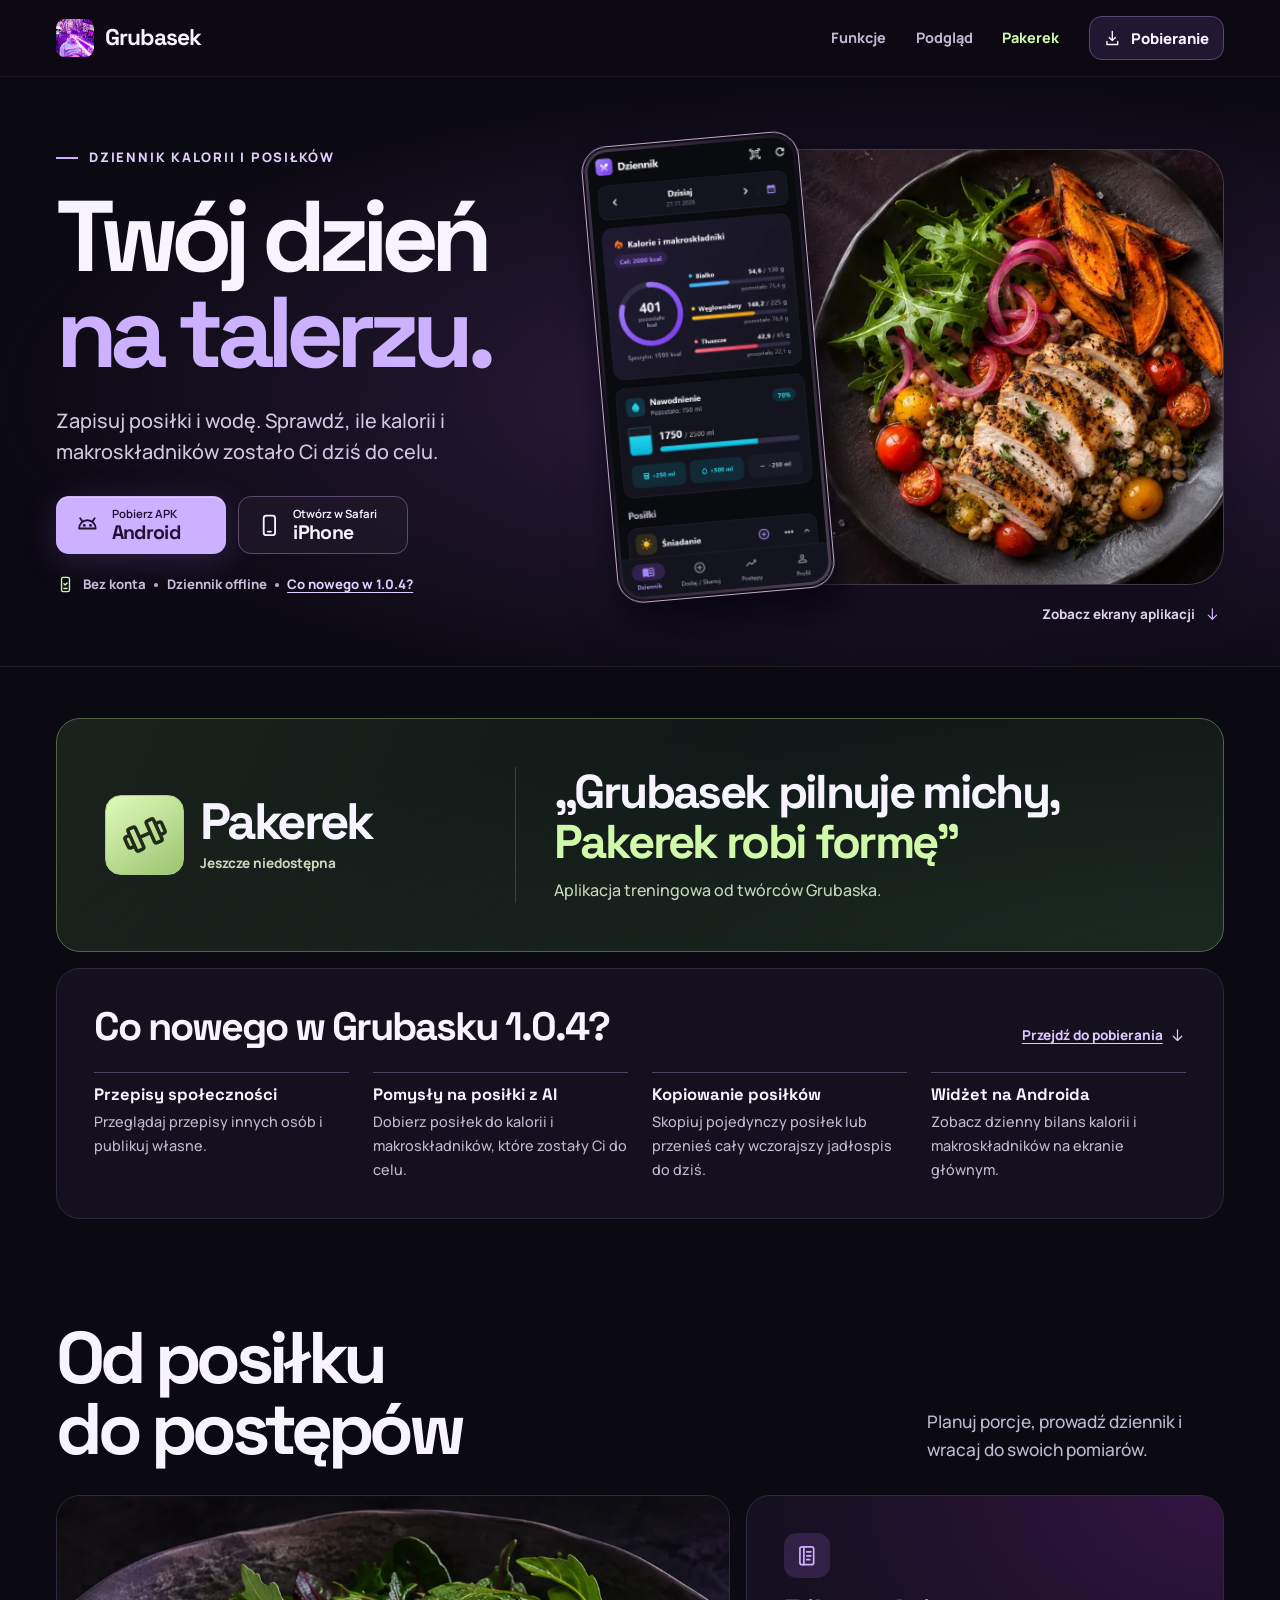
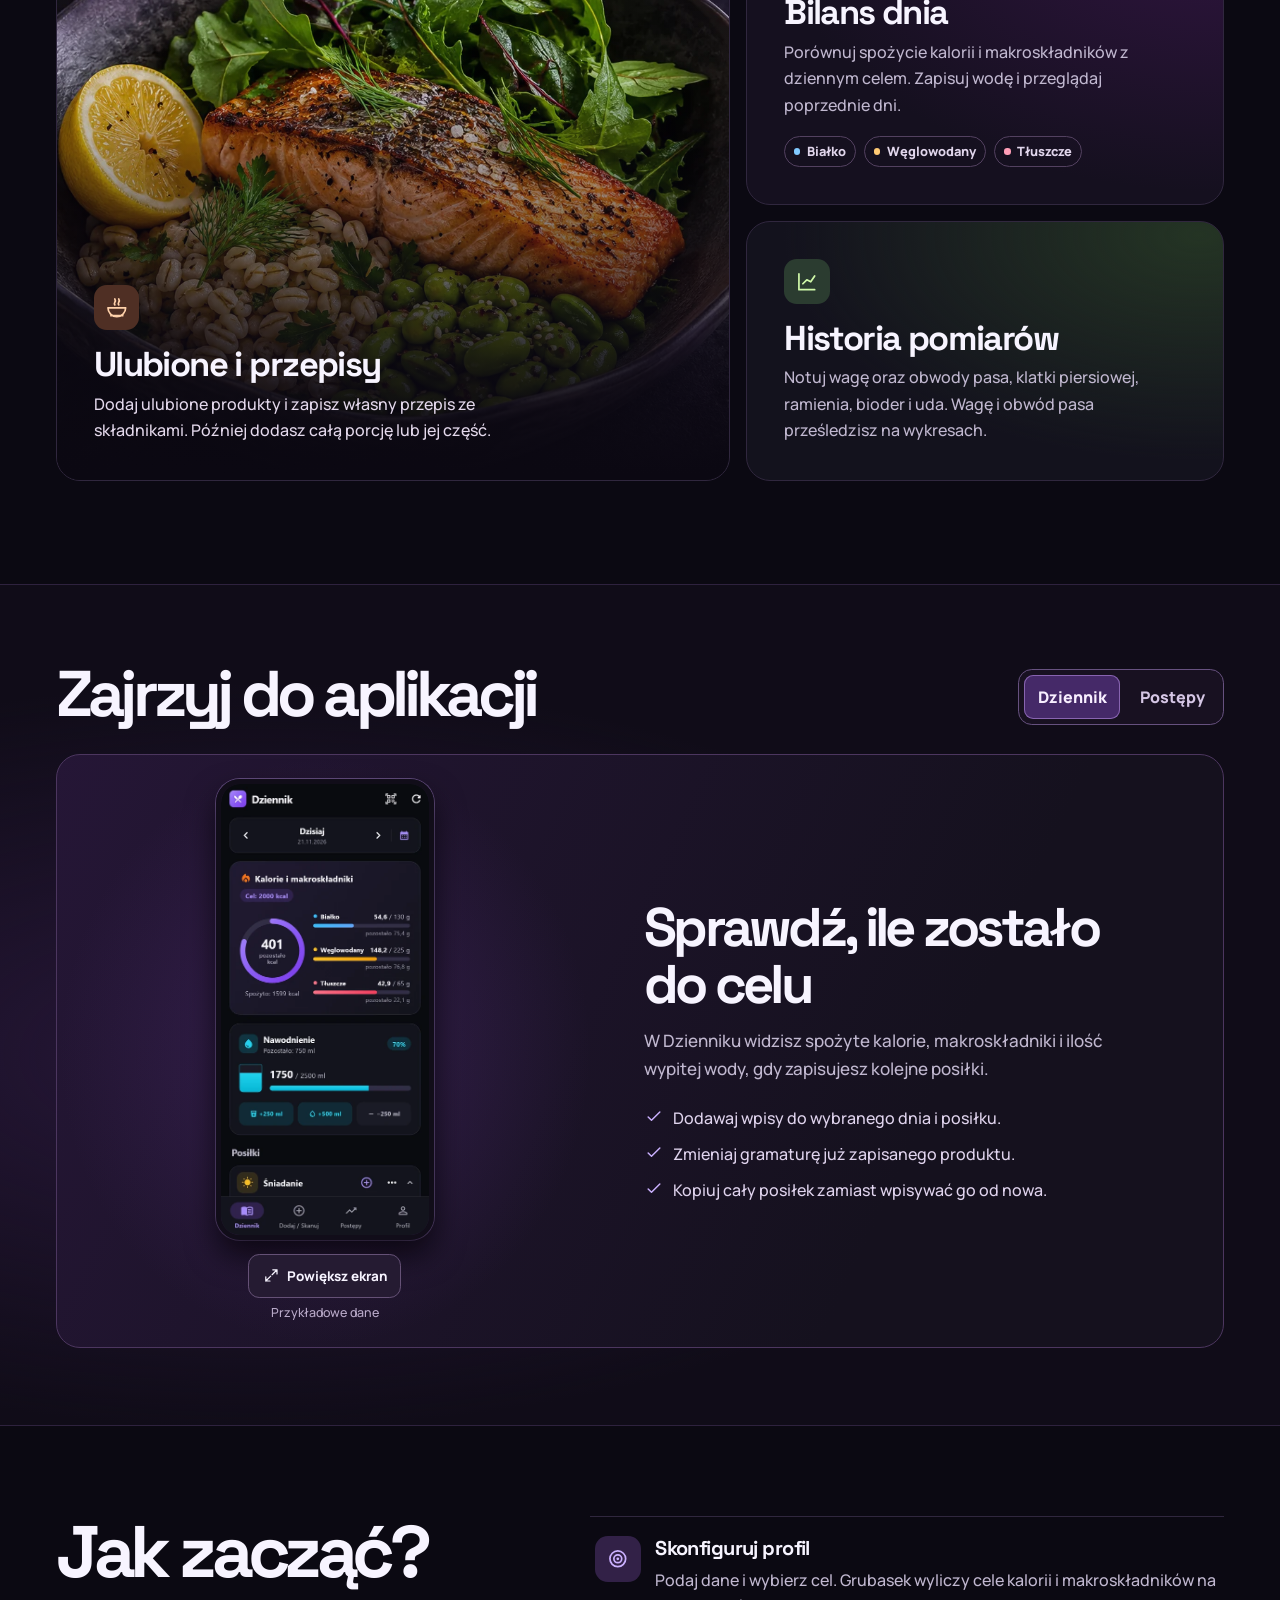
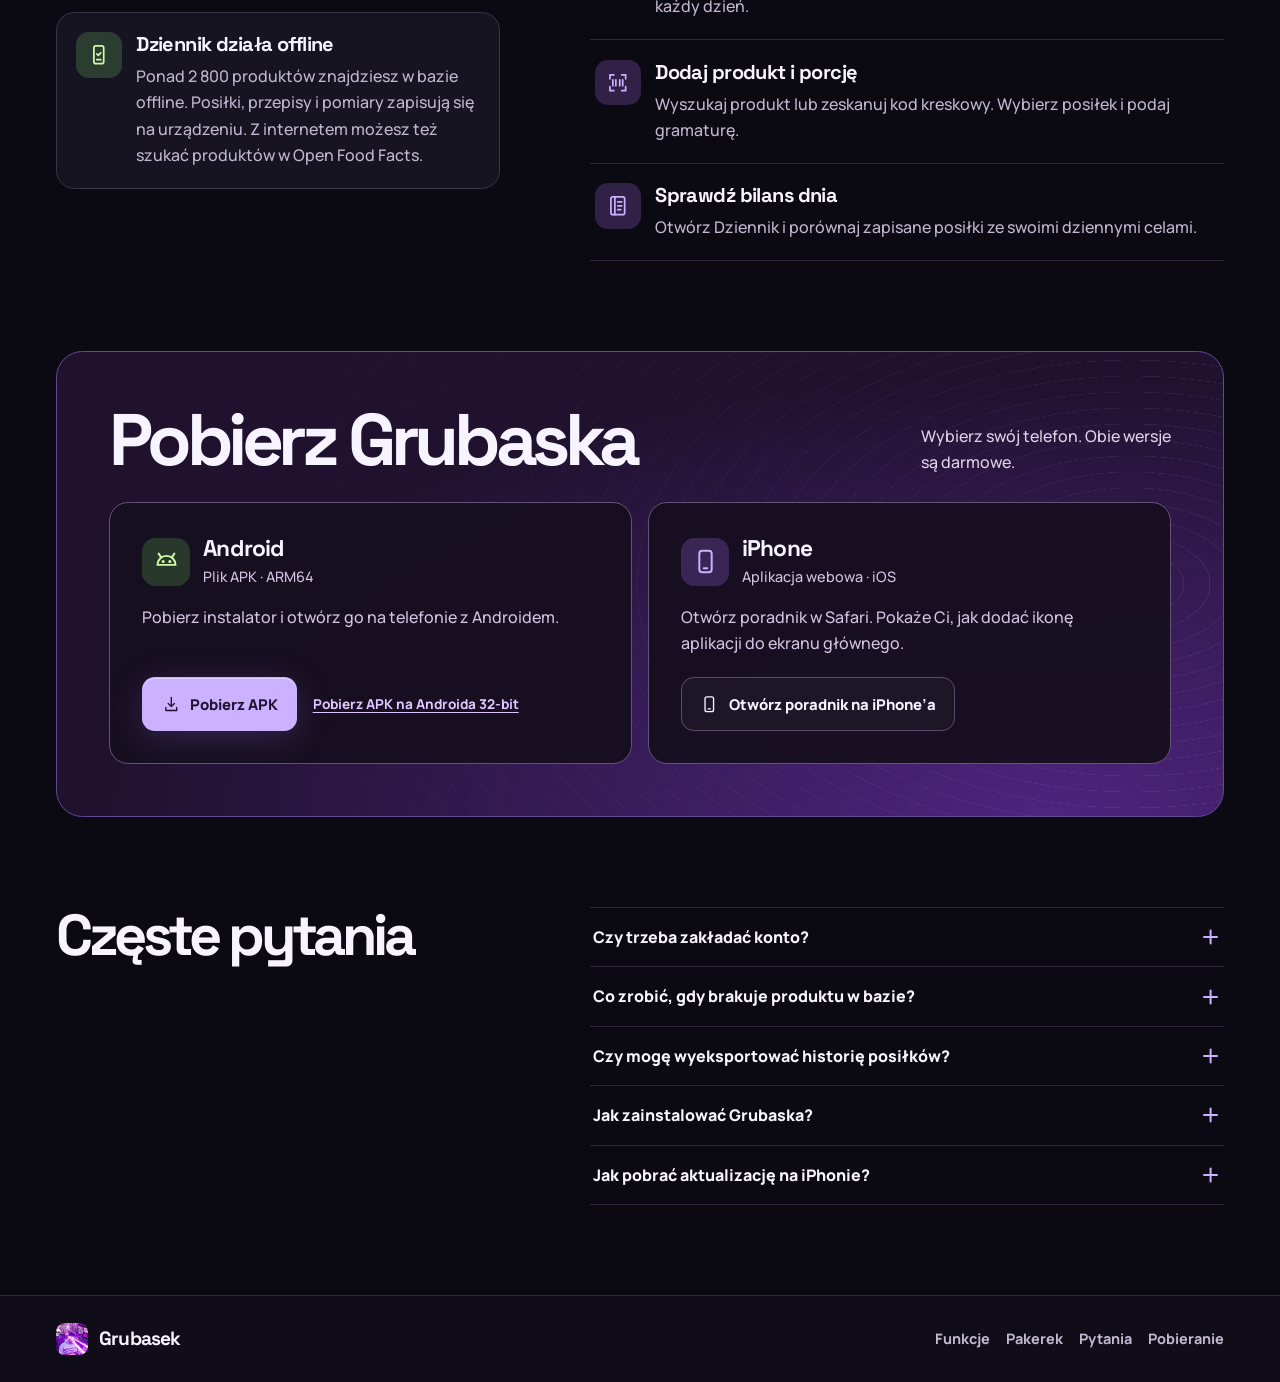
==== deploy/site/index.html @ f25db291 "Announce Pakerek and feature Grubasek 1.0.4" ====
<!doctype html>
<html lang="pl">
<head>
  <meta charset="utf-8">
  <meta name="viewport" content="width=device-width, initial-scale=1">
  <meta name="theme-color" content="#0b0912">
  <meta name="description" content="Pobierz Grubaska, dziennik kalorii i posiłków na Androida i iPhone’a. Poznaj też Pakerka, nadchodzącą aplikację treningową.">
  <link rel="canonical" href="https://grubasek.pages.dev/">
  <meta property="og:type" content="website">
  <meta property="og:locale" content="pl_PL">
  <meta property="og:title" content="Grubasek — dziennik kalorii i posiłków">
  <meta property="og:description" content="Zapisuj posiłki, licz makroskładniki i śledź postępy we własnym tempie.">
  <meta property="og:url" content="https://grubasek.pages.dev/">
  <meta property="og:image" content="https://grubasek.pages.dev/app/icons/Icon-512.png">
  <meta property="og:image:alt" content="Ikona Grubaska">
  <title>Grubasek — dziennik kalorii i posiłków</title>
  <link rel="icon" href="./assets/grubasek.png" type="image/png">
  <link rel="apple-touch-icon" sizes="180x180" href="/app/icons/Icon-180.png">
  <link rel="preload" href="./assets/space-grotesk.woff2" as="font" type="font/woff2" crossorigin>
  <link rel="stylesheet" href="./style.css">
  <script src="./assets/wydanie.js" defer></script>
  <script src="./assets/download.js" defer></script>
  <script src="./motion.js" defer></script>
</head>
<body id="gora">
  <a class="skip-link" href="#tresc">Przejdź do treści</a>
  <svg class="icon-library" aria-hidden="true">
    <defs>
      <symbol id="i-download" viewBox="0 0 24 24"><path d="M12 3v12m-4-4 4 4 4-4M5 16v4h14v-4"/></symbol>
      <symbol id="i-diary" viewBox="0 0 24 24"><rect x="5" y="3" width="14" height="18" rx="2"/><path d="M9 3v18m3-13h4m-4 4h4m-4 4h3"/></symbol>
      <symbol id="i-meal" viewBox="0 0 24 24"><path d="M3 12h18a9 9 0 0 1-18 0Zm3 8h12m-8-11c-2-2 2-3 0-6m4 6c-2-2 2-3 0-6"/></symbol>
      <symbol id="i-progress" viewBox="0 0 24 24"><path d="M4 4v16h16M8 14l4-4 4 2 4-6"/></symbol>
      <symbol id="i-android" viewBox="0 0 24 24"><path d="M4 15a8 8 0 0 1 16 0H4Zm3-7L5 5m12 3 2-3"/><path d="M9 12h.01m5.99 0h.01" stroke-width="2.8"/></symbol>
      <symbol id="i-phone" viewBox="0 0 24 24"><rect x="6.5" y="2.5" width="11" height="19" rx="2.5"/><path d="M10.5 18h3"/></symbol>
      <symbol id="i-target" viewBox="0 0 24 24"><circle cx="12" cy="12" r="8"/><circle cx="12" cy="12" r="4"/><path d="M12 12h.01" stroke-width="2.8"/></symbol>
      <symbol id="i-scan" viewBox="0 0 24 24"><path d="M8 4H4v4m12-4h4v4M8 20H4v-4m12 4h4v-4M7 9v6m3-6v6m4-6v6m3-6v6"/></symbol>
      <symbol id="i-local" viewBox="0 0 24 24"><rect x="7" y="3" width="10" height="18" rx="2"/><path d="M10 17h4m-4-6 1.5 1.5L14 10"/></symbol>
      <symbol id="i-check" viewBox="0 0 24 24"><path d="m5 12 4 4L19 6"/></symbol>
      <symbol id="i-expand" viewBox="0 0 24 24"><path d="M14 4h6v6m0-6-7 7M10 20H4v-6m0 6 7-7"/></symbol>
      <symbol id="i-down" viewBox="0 0 24 24"><path d="M12 4v15m-6-6 6 6 6-6"/></symbol>
      <symbol id="i-dumbbell" viewBox="0 0 24 24"><path d="M9 12h6M6 6h2a1 1 0 0 1 1 1v10a1 1 0 0 1-1 1H6a1 1 0 0 1-1-1V7a1 1 0 0 1 1-1Zm10 0h2a1 1 0 0 1 1 1v10a1 1 0 0 1-1 1h-2a1 1 0 0 1-1-1V7a1 1 0 0 1 1-1ZM5 9H3a1 1 0 0 0-1 1v4a1 1 0 0 0 1 1h2m14-6h2a1 1 0 0 1 1 1v4a1 1 0 0 1-1 1h-2"/></symbol>
    </defs>
  </svg>

  <header class="site-header">
    <div class="wrap header-inner">
      <a class="brand" href="#gora" aria-label="Grubasek — początek strony">
        <img src="./assets/grubasek.png" width="38" height="38" alt="">
        <span>Grubasek</span>
      </a>
      <nav aria-label="Nawigacja główna">
        <a class="nav-link" href="#mozliwosci">Funkcje</a>
        <a class="nav-link nav-link-wide" href="#podglad">Podgląd</a>
        <a class="nav-link nav-pakerek" href="#pakerek">Pakerek</a>
        <a class="button button-nav" href="#pobieranie"><svg class="icon" aria-hidden="true"><use href="#i-download"></use></svg>Pobieranie</a>
      </nav>
    </div>
    <div class="scroll-progress" data-scroll-progress aria-hidden="true"></div>
  </header>

  <main id="tresc">
    <section class="hero" aria-labelledby="tytul">
      <div class="wrap hero-inner">
        <div class="hero-copy">
          <p class="eyebrow">Dziennik kalorii i posiłków</p>
          <h1 id="tytul">Twój dzień<br><em>na talerzu.</em></h1>
          <p class="hero-lead">Zapisuj posiłki i wodę. Sprawdź, ile kalorii i makroskładników zostało Ci dziś do celu.</p>
          <div class="hero-actions">
            <a class="button button-primary" href="#pobieranie" data-apk-download="url" aria-label="Pobierz APK na Androida">
              <svg class="icon" aria-hidden="true"><use href="#i-android"></use></svg><span><small>Pobierz APK</small>Android</span>
            </a>
            <a class="button button-secondary" href="/app/?instalacja=ios" aria-label="Otwórz Grubaska na iPhonie">
              <svg class="icon" aria-hidden="true"><use href="#i-phone"></use></svg><span><small>Otwórz w Safari</small>iPhone</span>
            </a>
          </div>
          <p class="hero-meta"><svg class="icon" aria-hidden="true"><use href="#i-local"></use></svg>Bez konta <span aria-hidden="true"></span> Dziennik offline <span class="hero-update-divider" aria-hidden="true"></span> <a href="#nowosci">Co nowego w 1.0.4?</a></p>
        </div>

        <figure class="hero-visual" data-parallax data-scroll-art>
          <div class="hero-stage">
            <div class="hero-photo">
              <img src="./assets/hero-posilek.webp" srcset="./assets/hero-posilek-720.webp 720w, ./assets/hero-posilek.webp 1280w" sizes="(max-width: 820px) 90vw, 50vw" alt="" width="1280" height="853" fetchpriority="high">
            </div>
            <div class="phone">
              <img src="./assets/dziennik-podglad.webp" alt="Dziennik Grubaska z przykładowym bilansem kalorii, makroskładników i wody" width="448" height="971">
            </div>
          </div>
          <figcaption><a href="#podglad">Zobacz ekrany aplikacji <svg class="icon" aria-hidden="true"><use href="#i-down"></use></svg></a></figcaption>
        </figure>
      </div>
    </section>

    <section class="pakerek wrap" id="pakerek" aria-labelledby="pakerek-title">
      <div class="pakerek-panel" data-reveal>
        <div class="pakerek-brand">
          <div class="pakerek-icon"><svg class="icon" aria-hidden="true"><use href="#i-dumbbell"></use></svg></div>
          <div>
            <h2 id="pakerek-title">Pakerek</h2>
            <p class="pakerek-status">Jeszcze niedostępna</p>
          </div>
        </div>
        <div class="pakerek-copy">
          <p class="pakerek-slogan">„Grubasek pilnuje michy, <strong>Pakerek robi formę”</strong></p>
          <p>Aplikacja treningowa od twórców Grubaska.</p>
        </div>
      </div>
    </section>

    <section class="release-notes wrap" id="nowosci" aria-labelledby="nowosci-title">
      <div class="release-notes-panel" data-reveal>
        <div class="release-notes-header">
          <h2 id="nowosci-title">Co nowego w Grubasku 1.0.4?</h2>
          <a class="release-alternative" href="#pobieranie">Przejdź do pobierania <svg class="icon" aria-hidden="true"><use href="#i-down"></use></svg></a>
        </div>
        <ul class="release-notes-grid" role="list">
          <li><h3>Przepisy społeczności</h3><p>Przeglądaj przepisy innych osób i publikuj własne.</p></li>
          <li><h3>Pomysły na posiłki z AI</h3><p>Dobierz posiłek do kalorii i makroskładników, które zostały Ci do celu.</p></li>
          <li><h3>Kopiowanie posiłków</h3><p>Skopiuj pojedynczy posiłek lub przenieś cały wczorajszy jadłospis do dziś.</p></li>
          <li><h3>Widżet na Androida</h3><p>Zobacz dzienny bilans kalorii i makroskładników na ekranie głównym.</p></li>
        </ul>
      </div>
    </section>

    <section class="features wrap" id="mozliwosci" aria-labelledby="mozliwosci-title">
      <div class="section-heading" data-reveal="heading">
        <h2 id="mozliwosci-title">Od posiłku<br>do postępów</h2>
        <p>Planuj porcje, prowadź dziennik i wracaj do swoich pomiarów.</p>
      </div>
      <div class="feature-grid">
        <article class="feature-card meal-card" data-reveal data-scroll-art>
          <img class="meal-photo" src="./assets/meal-editorial.webp" alt="Miska z łososiem, ziarnami, zielonymi warzywami i cytryną" width="1440" height="960" loading="lazy">
          <div class="meal-content">
            <div class="tile-icon"><svg class="icon" aria-hidden="true"><use href="#i-meal"></use></svg></div>
            <h3>Ulubione i przepisy</h3>
            <p>Dodaj ulubione produkty i zapisz własny przepis ze składnikami. Później dodasz całą porcję lub jej część.</p>
          </div>
        </article>
        <article class="feature-card balance-card" data-reveal>
          <div class="tile-icon"><svg class="icon" aria-hidden="true"><use href="#i-diary"></use></svg></div>
          <h3>Bilans dnia</h3>
          <p>Porównuj spożycie kalorii i makroskładników z dziennym celem. Zapisuj wodę i przeglądaj poprzednie dni.</p>
          <div class="macro-labels" aria-label="Makroskładniki">
            <span>Białko</span><span>Węglowodany</span><span>Tłuszcze</span>
          </div>
        </article>
        <article class="feature-card progress-card" data-reveal>
          <div class="tile-icon"><svg class="icon" aria-hidden="true"><use href="#i-progress"></use></svg></div>
          <h3>Historia pomiarów</h3>
          <p>Notuj wagę oraz obwody pasa, klatki piersiowej, ramienia, bioder i uda. Wagę i obwód pasa prześledzisz na wykresach.</p>
        </article>
      </div>
    </section>

    <section class="demo" id="podglad" aria-labelledby="podglad-title">
      <div class="wrap demo-inner" data-demo>
        <div class="demo-header" data-reveal="heading">
          <h2 id="podglad-title">Zajrzyj do aplikacji</h2>
          <div class="demo-tabs" data-demo-tabs aria-label="Ekrany aplikacji" hidden>
            <button type="button" data-demo-tab="diary">Dziennik</button>
            <button type="button" data-demo-tab="progress">Postępy</button>
          </div>
        </div>
        <div class="demo-panel" data-demo-panel="diary" data-reveal>
          <figure class="demo-screen">
            <a class="screen-preview" href="./assets/dziennik.png" data-screen-preview="Dziennik" aria-label="Powiększ ekran Dziennika">
              <img src="./assets/dziennik-podglad.webp" alt="Ekran Dziennika z dziennym bilansem i licznikiem wody" width="448" height="971" loading="lazy">
              <span><svg class="icon" aria-hidden="true"><use href="#i-expand"></use></svg>Powiększ ekran</span>
            </a>
            <figcaption>Przykładowe dane</figcaption>
          </figure>
          <div class="demo-copy">
            <h3>Sprawdź, ile zostało do celu</h3>
            <p>W Dzienniku widzisz spożyte kalorie, makroskładniki i ilość wypitej wody, gdy zapisujesz kolejne posiłki.</p>
            <ul class="demo-list">
              <li><svg class="icon" aria-hidden="true"><use href="#i-check"></use></svg>Dodawaj wpisy do wybranego dnia i posiłku.</li>
              <li><svg class="icon" aria-hidden="true"><use href="#i-check"></use></svg>Zmieniaj gramaturę już zapisanego produktu.</li>
              <li><svg class="icon" aria-hidden="true"><use href="#i-check"></use></svg>Kopiuj cały posiłek zamiast wpisywać go od nowa.</li>
            </ul>
          </div>
        </div>
        <div class="demo-panel" data-demo-panel="progress" data-reveal>
          <figure class="demo-screen">
            <a class="screen-preview" href="./assets/postepy.png" data-screen-preview="Postępy" aria-label="Powiększ ekran Postępów">
              <img src="./assets/postepy-podglad.webp" alt="Ekran Postępy z wykresem obwodu pasa i datami pomiarów" width="448" height="971" loading="lazy">
              <span><svg class="icon" aria-hidden="true"><use href="#i-expand"></use></svg>Powiększ ekran</span>
            </a>
            <figcaption>Przykładowe dane</figcaption>
          </figure>
          <div class="demo-copy">
            <h3>Prześledź zmiany w czasie</h3>
            <p>W Postępach przełączaj między wagą a obwodami ciała i porównuj pomiary zapisane w różnych dniach.</p>
            <ul class="demo-list">
              <li><svg class="icon" aria-hidden="true"><use href="#i-check"></use></svg>Dodawaj pomiary, kiedy Ci wygodnie.</li>
              <li><svg class="icon" aria-hidden="true"><use href="#i-check"></use></svg>Sprawdzaj wykres wagi lub obwodu pasa.</li>
              <li><svg class="icon" aria-hidden="true"><use href="#i-check"></use></svg>Przeglądaj historię według daty pomiaru.</li>
            </ul>
          </div>
        </div>
      </div>
    </section>

    <section class="walkthrough wrap" id="jak-zaczac" aria-labelledby="jak-zaczac-title">
      <div class="walkthrough-copy" data-reveal>
        <h2 id="jak-zaczac-title">Jak zacząć?</h2>
        <aside class="local-note" aria-label="Dane zapisane lokalnie">
          <div class="tile-icon"><svg class="icon" aria-hidden="true"><use href="#i-local"></use></svg></div>
          <div>
            <h3>Dziennik działa offline</h3>
            <p>Ponad 2 800 produktów znajdziesz w bazie offline. Posiłki, przepisy i pomiary zapisują się na urządzeniu. Z internetem możesz też szukać produktów w Open Food Facts.</p>
          </div>
        </aside>
      </div>
      <ol class="steps" aria-label="Pierwsze kroki" role="list">
        <li data-reveal>
          <div class="tile-icon"><svg class="icon" aria-hidden="true"><use href="#i-target"></use></svg></div>
          <div>
            <h3>Skonfiguruj profil</h3>
            <p>Podaj dane i wybierz cel. Grubasek wyliczy cele kalorii i makroskładników na każdy dzień.</p>
          </div>
        </li>
        <li data-reveal>
          <div class="tile-icon"><svg class="icon" aria-hidden="true"><use href="#i-scan"></use></svg></div>
          <div>
            <h3>Dodaj produkt i porcję</h3>
            <p>Wyszukaj produkt lub zeskanuj kod kreskowy. Wybierz posiłek i podaj gramaturę.</p>
          </div>
        </li>
        <li data-reveal>
          <div class="tile-icon"><svg class="icon" aria-hidden="true"><use href="#i-diary"></use></svg></div>
          <div>
            <h3>Sprawdź bilans dnia</h3>
            <p>Otwórz Dziennik i porównaj zapisane posiłki ze swoimi dziennymi celami.</p>
          </div>
        </li>
      </ol>
    </section>

    <section class="downloads wrap" id="pobieranie" aria-labelledby="pobieranie-title">
      <div class="download-panel" data-reveal>
        <div class="download-heading">
          <h2 id="pobieranie-title">Pobierz Grubaska</h2>
          <p>Wybierz swój telefon. Obie wersje są darmowe.</p>
        </div>
        <div class="release-options">
          <div class="release-card">
            <div class="release-top">
              <div class="release-icon"><svg class="icon" aria-hidden="true"><use href="#i-android"></use></svg></div>
              <div>
                <h3>Android</h3>
                <p id="release-info">Plik APK · ARM64</p>
              </div>
            </div>
            <p class="release-help">Pobierz instalator i otwórz go na telefonie z Androidem.</p>
            <div class="release-actions">
              <a class="button button-primary release-download" data-apk-download="url" hidden><svg class="icon" aria-hidden="true"><use href="#i-download"></use></svg>Pobierz APK</a>
              <a class="release-alternative" data-apk-download="legacyUrl" hidden>Pobierz APK na Androida 32-bit</a>
              <a class="release-alternative" id="release-fallback" href="https://github.com/ASIN67/grubaski/releases/tag/latest">Zobacz wydanie na GitHubie</a>
            </div>
          </div>
          <div class="release-card">
            <div class="release-top">
              <div class="release-icon release-icon-ios"><svg class="icon" aria-hidden="true"><use href="#i-phone"></use></svg></div>
              <div>
                <h3>iPhone</h3>
                <p id="web-release-info">Aplikacja webowa · iOS</p>
              </div>
            </div>
            <p class="release-help">Otwórz poradnik w Safari. Pokaże Ci, jak dodać ikonę aplikacji do ekranu głównego.</p>
            <div class="release-actions">
              <a class="button button-secondary release-download" href="/app/?instalacja=ios"><svg class="icon" aria-hidden="true"><use href="#i-phone"></use></svg>Otwórz poradnik na iPhone’a</a>
            </div>
          </div>
        </div>
      </div>
    </section>

    <section class="faq wrap" id="pytania" aria-labelledby="pytania-title">
      <h2 id="pytania-title" data-reveal>Częste pytania</h2>
      <div class="faq-list">
        <details data-reveal>
          <summary>Czy trzeba zakładać konto?</summary>
          <p>Do korzystania z aplikacji wystarczy profil zapisany na urządzeniu. Dziennik i pomiary również zapisują się lokalnie.</p>
        </details>
        <details data-reveal>
          <summary>Co zrobić, gdy brakuje produktu w bazie?</summary>
          <p>Utwórz własny produkt i zapisz jego wartości odżywcze. Jeśli znasz tylko liczbę kalorii posiłku, skorzystaj z funkcji „Szybki wpis”. Makroskładniki są tam opcjonalne.</p>
        </details>
        <details data-reveal>
          <summary>Czy mogę wyeksportować historię posiłków?</summary>
          <p>W zakładce „Profil” możesz wyeksportować Dziennik do pliku CSV. Plik zawiera m.in. datę, nazwę posiłku, produkt, kalorie i makroskładniki.</p>
        </details>
        <details data-reveal>
          <summary>Jak zainstalować Grubaska?</summary>
          <p>Na Androidzie pobierz plik APK. Na iPhonie otwórz darmową wersję webową w Safari i dodaj ją do ekranu głównego. Oba przyciski znajdziesz w <a href="#pobieranie">sekcji pobierania</a>.</p>
        </details>
        <details data-reveal>
          <summary>Jak pobrać aktualizację na iPhonie?</summary>
          <p>Zamknij Grubaska i otwórz go ponownie z ekranu głównego, gdy masz połączenie z internetem. Aplikacja pobierze opublikowaną wersję pod tym samym adresem.</p>
        </details>
      </div>
    </section>
  </main>

  <footer class="site-footer">
    <div class="wrap footer-inner">
      <a class="brand" href="#gora" aria-label="Grubasek — powrót na górę strony">
        <img src="./assets/grubasek.png" width="32" height="32" alt="">
        <span>Grubasek</span>
      </a>
      <div class="footer-links">
        <a class="footer-link" href="#mozliwosci">Funkcje</a>
        <a class="footer-link" href="#pakerek">Pakerek</a>
        <a class="footer-link" href="#pytania">Pytania</a>
        <a class="footer-link" href="#pobieranie">Pobieranie</a>
      </div>
    </div>
  </footer>
  <dialog class="preview-dialog" aria-labelledby="preview-title">
    <div class="preview-toolbar">
      <h2 id="preview-title">Podgląd ekranu</h2>
      <form method="dialog"><button class="preview-close" type="submit" autofocus>Zamknij <span aria-hidden="true">×</span></button></form>
    </div>
    <div class="preview-image" role="region" aria-label="Powiększony zrzut ekranu" tabindex="0"><img alt="" width="786" height="1704"></div>
  </dialog>
</body>
</html>
---- deploy/site/style.css ----
@font-face {
  font-family: Manrope;
  src: url("./assets/manrope.woff2") format("woff2");
  font-weight: 400 800;
  font-display: swap;
  unicode-range: U+0000-00FF, U+0131, U+0152-0153, U+02BB-02BC, U+02C6, U+02DA, U+02DC, U+0304, U+0308, U+0329, U+2000-206F, U+20AC, U+2122, U+2191, U+2193, U+2212, U+2215, U+FEFF, U+FFFD;
}
@font-face {
  font-family: Manrope;
  src: url("./assets/manrope-ext.woff2") format("woff2");
  font-weight: 400 800;
  font-display: swap;
  unicode-range: U+0100-02BA, U+02BD-02C5, U+02C7-02CC, U+02CE-02D7, U+02DD-02FF, U+0304, U+0308, U+0329, U+1D00-1DBF, U+1E00-1E9F, U+1EF2-1EFF, U+2020, U+20A0-20AB, U+20AD-20C4, U+2113, U+2C60-2C7F, U+A720-A7FF;
}
@font-face {
  font-family: "Space Grotesk";
  src: url("./assets/space-grotesk.woff2") format("woff2");
  font-weight: 500 700;
  font-display: swap;
  unicode-range: U+0000-00FF, U+0131, U+0152-0153, U+02BB-02BC, U+02C6, U+02DA, U+02DC, U+0304, U+0308, U+0329, U+2000-206F, U+20AC, U+2122, U+2191, U+2193, U+2212, U+2215, U+FEFF, U+FFFD;
}
@font-face {
  font-family: "Space Grotesk";
  src: url("./assets/space-grotesk-ext.woff2") format("woff2");
  font-weight: 500 700;
  font-display: swap;
  unicode-range: U+0100-02BA, U+02BD-02C5, U+02C7-02CC, U+02CE-02D7, U+02DD-02FF, U+0304, U+0308, U+0329, U+1D00-1DBF, U+1E00-1E9F, U+1EF2-1EFF, U+2020, U+20A0-20AB, U+20AD-20C4, U+2113, U+2C60-2C7F, U+A720-A7FF;
}

:root {
  color-scheme: dark;
  --bg: #0b0912;
  --ink: #f7f4ff;
  --muted: #c1b8d0;
  --line: #30273e;
  --violet: #cbb1ff;
  --mint: #d0f9a9;
  --display: "Space Grotesk", "Segoe UI", sans-serif;
  --body: Manrope, "Segoe UI", sans-serif;
  --ease: cubic-bezier(.22,.72,.24,1);
}
* { box-sizing: border-box; }
html { scroll-behavior: smooth; }
body { margin: 0; background: var(--bg); color: var(--ink); font: 500 1rem/1.65 var(--body); }
a { color: inherit; text-decoration: none; }
button { font: inherit; }
a:focus-visible, button:focus-visible, summary:focus-visible { outline: 2px solid currentColor; outline-offset: 5px; }
img { display: block; max-width: 100%; height: auto; }
h1, h2, h3, p, figure { margin: 0; }
h1, h2, h3 { font-family: var(--display); }
[hidden] { display: none !important; }
section[id], main[id] { scroll-margin-top: 92px; }
.wrap { width: min(100% - 112px, 1280px); margin-inline: auto; }
.icon-library { position: absolute; width: 0; height: 0; overflow: hidden; }
.icon { width: 1.25em; height: 1.25em; flex: none; fill: none; stroke: currentColor; stroke-width: 1.75; stroke-linecap: round; stroke-linejoin: round; }
.skip-link { position: fixed; top: .75rem; left: .75rem; z-index: 6; padding: .65rem 1rem; background: var(--ink); color: var(--bg); border-radius: .5rem; transform: translateY(-200%); }
.skip-link:focus { transform: none; }

.site-header {
  position: sticky;
  top: 0;
  z-index: 5;
  border-bottom: 1px solid #ffffff0e;
  background: #0d0a14f0;
  backdrop-filter: blur(16px);
  transition: background-color .3s ease, box-shadow .3s ease;
}
.site-header.is-scrolled { background: #0d0a14ed; box-shadow: 0 8px 32px #03020755; }
.header-inner, .footer-inner { display: flex; align-items: center; justify-content: space-between; gap: 1rem; }
.header-inner { min-height: 76px; }
.brand { display: inline-flex; align-items: center; gap: .7rem; font: 700 1.42rem/1 var(--display); letter-spacing: -.045em; }
.brand img { height: auto; flex: none; border-radius: .55rem; }
nav, .footer-links { display: flex; align-items: center; gap: clamp(.75rem, 2.3vw, 2rem); }
.nav-link, .footer-link { font-size: .9rem; font-weight: 750; color: var(--muted); transition: color .2s ease; }
.nav-link:hover, .footer-link:hover { color: var(--ink); }
.nav-pakerek { color: var(--mint); }
.scroll-progress { position: absolute; inset: auto 0 -1px; height: 2px; transform: scaleX(var(--progress, 0)); transform-origin: left; background: linear-gradient(90deg, #7640ef, #d2b5ff 72%, #defdc7); pointer-events: none; }
.button {
  display: inline-flex;
  min-height: 3.35rem;
  align-items: center;
  justify-content: center;
  gap: .6rem;
  padding: .8rem 1.15rem;
  border: 1px solid transparent;
  border-radius: .8rem;
  font-size: .93rem;
  font-weight: 800;
  line-height: 1.35;
  text-align: center;
  transition: background-color .23s ease, border-color .23s ease, box-shadow .25s ease, translate .25s var(--ease);
}
.button-nav { min-height: 2.75rem; border-color: #584673; padding: .55rem .85rem; background: #211731; }
.button-nav:hover, .button-secondary:hover { border-color: #a486d9; background: #2a1c40; }
.button-primary { background: var(--violet); color: #201332; box-shadow: 0 7px 34px #a46cf736, inset 0 1px #ffffff5e; }
.button-primary:hover { background: #e2ceff; box-shadow: 0 9px 40px #a46cf75d; translate: 0 -2px; }
.button-secondary { border-color: #5c4a71; background: #21192ab0; color: var(--ink); }
.button-secondary:hover { translate: 0 -2px; }

.hero {
  position: relative;
  isolation: isolate;
  overflow: clip;
  border-bottom: 1px solid #ffffff14;
  background: radial-gradient(ellipse at 72% 54%, #382149 0%, #20152c 33%, transparent 72%), var(--bg);
}
.hero-inner { position: relative; display: grid; grid-template-columns: minmax(0,.9fr) minmax(0,1.1fr); gap: clamp(1rem, 2.5vw, 2.5rem); align-items: center; min-height: clamp(570px, 46vw, 666px); }
.hero-copy { position: relative; z-index: 2; padding-block: 4rem; }
.eyebrow { display: flex; align-items: center; gap: .72rem; margin-bottom: 1.3rem; color: #e1cffc; font-size: .82rem; font-weight: 800; letter-spacing: .135em; text-transform: uppercase; }
.eyebrow::before { content: ""; width: 1.35rem; height: 2px; background: var(--violet); }
.hero h1 { font-size: clamp(4.5rem, 7.85vw, 7.5rem); font-weight: 700; line-height: .95; letter-spacing: -.078em; }
.hero h1 em { color: var(--violet); font-style: normal; }
.hero-lead { margin-top: 1.55rem; max-width: 36ch; color: #d4c8e0; font-size: clamp(1.07rem, 1.55vw, 1.25rem); line-height: 1.58; }
.hero-actions { display: flex; flex-wrap: wrap; gap: .7rem; margin-top: 1.75rem; }
.hero-actions .button { gap: .72rem; justify-content: start; min-width: 10.65rem; padding: .65rem 1.15rem; text-align: left; }
.hero-actions .icon { width: 1.55rem; height: 1.55rem; }
.hero-actions span { display: grid; gap: .15rem; font-family: var(--display); font-size: 1.22rem; letter-spacing: -.035em; line-height: 1; }
.hero-actions small { font: 650 .71rem/1.2 var(--body); letter-spacing: 0; }
.hero-meta { display: flex; align-items: center; flex-wrap: wrap; gap: .5rem; margin-top: 1.25rem; color: #c8bdd6; font-size: .825rem; font-weight: 750; }
.hero-meta .icon { color: var(--mint); font-size: .95rem; }
.hero-meta span { width: .23rem; height: .23rem; margin-inline: .03rem; border-radius: 50%; background: #b3a1c2; }
.hero-meta a { color: #e1cfff; text-decoration: underline; text-underline-offset: .2em; }
.hero-meta a:hover { color: var(--ink); }
.hero-visual { position: relative; isolation: isolate; min-width: 0; align-self: stretch; --phone-width: clamp(178px, 17vw, 238px); }
.hero-stage { position: absolute; inset: 3% 0 9%; isolation: isolate; }
.hero-photo { position: absolute; inset: 10% 0 6% 5%; overflow: hidden; border: 1px solid #79677c65; border-radius: clamp(1.35rem, 2.8vw, 2.5rem); background: #251c28; box-shadow: 0 24px 68px #0302076b; }
.hero-photo img { width: 100%; height: 100%; object-fit: cover; object-position: 72% center; }
.phone {
  position: absolute;
  top: 52%;
  left: 0;
  width: var(--phone-width);
  padding: 5px;
  transform: translateY(-50%) rotate(-5deg);
  border: 1px solid #c3aaca;
  border-radius: 26px;
  background: linear-gradient(130deg, #483b50, #110e18 42%, #514358);
  box-shadow: 6px 18px 34px #06030dbf, inset 0 0 0 2px #100d17;
}
.phone img { width: 100%; border-radius: 20px; }
.hero-visual figcaption { position: absolute; right: .2rem; bottom: 5%; }
.hero-visual figcaption a { display: inline-flex; min-height: 44px; gap: .55rem; align-items: center; color: #dbd0e6; font-size: .84rem; font-weight: 750; }
.hero-visual figcaption .icon { color: var(--violet); transition: translate .2s ease; }
.hero-visual figcaption a:hover { color: white; }
.hero-visual figcaption a:hover .icon { translate: 0 2px; }

.pakerek { margin-top: clamp(1.45rem, 4vw, 3.25rem); }
.pakerek-panel {
  display: grid;
  grid-template-columns: minmax(0,.56fr) minmax(0,1fr);
  align-items: center;
  gap: 1.5rem 2.5rem;
  padding: clamp(1.3rem, 4vw, 3rem);
  border: 1px solid #546449;
  border-radius: 1.5rem;
  background:
    radial-gradient(ellipse at 100% 100%, #1b2821, transparent 72%),
    linear-gradient(112deg, #1b221d, #101817 58%, #131b18);
}
.pakerek-brand { display: flex; align-items: center; gap: 1rem; }
.pakerek-icon { display: grid; flex: none; place-items: center; width: clamp(3.45rem, 6.2vw, 5.2rem); aspect-ratio: 1; border: 1px solid #a9ce81; border-radius: 1rem; color: #202b19; background: linear-gradient(145deg, #e0fbbc, #9bc36f); font-size: clamp(1.55rem, 3vw, 2.45rem); }
.pakerek-icon .icon { transform: rotate(-24deg); }
.pakerek-brand h2 { color: var(--ink); font-size: clamp(2rem, 4vw, 3.6rem); line-height: 1; letter-spacing: -.065em; }
.pakerek-status { margin-top: .3rem; color: #c6d8bc; font-size: .85rem; font-weight: 750; }
.pakerek-copy { padding-inline-start: clamp(1.25rem, 3vw, 2.4rem); border-inline-start: 1px solid #67806066; }
.pakerek-slogan { font: 700 clamp(1.9rem, 3.7vw, 3.65rem)/1.05 var(--display); letter-spacing: -.056em; text-wrap: balance; }
.pakerek-slogan strong { color: var(--mint); }
.pakerek-copy p + p { margin-top: .65rem; color: #c6d8bc; }

.release-notes { margin-top: 1rem; }
.release-notes-panel { padding: clamp(1.3rem, 3vw, 2.3rem); border: 1px solid var(--line); border-radius: 1.5rem; background: #14101d; }
.release-notes-header { display: flex; flex-wrap: wrap; align-items: baseline; justify-content: space-between; gap: .2rem 1.5rem; margin-bottom: .95rem; }
.release-notes-header h2 { font-size: clamp(1.65rem, 3.1vw, 2.6rem); line-height: 1.08; letter-spacing: -.05em; }
.release-notes-header a { gap: .4rem; }
.release-notes-grid { display: grid; grid-template-columns: repeat(4,minmax(0,1fr)); gap: 1rem 1.5rem; margin: 0; padding: 0; list-style: none; }
.release-notes-grid li { border-top: 1px solid #514160; padding-top: .7rem; }
.release-notes-grid h3 { font-size: 1.04rem; line-height: 1.25; }
.release-notes-grid p { margin-top: .3rem; color: var(--muted); font-size: .9rem; }

.features { padding-block: clamp(4.5rem, 8vw, 7.2rem); }
.section-heading { display: flex; justify-content: space-between; align-items: end; gap: 1rem 2rem; margin-bottom: 1.9rem; }
.section-heading h2, .demo h2, .walkthrough h2, .download-panel h2, .faq h2 { font-weight: 700; font-size: clamp(2.65rem, 5.7vw, 5.35rem); line-height: .98; letter-spacing: -.074em; }
.section-heading p { max-width: 27ch; color: var(--muted); font-size: 1.08rem; }
.feature-grid { display: grid; grid-template-columns: minmax(0,1.2fr) minmax(0,.85fr); gap: 1rem; }
.feature-card { position: relative; min-width: 0; isolation: isolate; padding: clamp(1.35rem, 3vw, 2.3rem); overflow: clip; border: 1px solid var(--line); border-radius: 1.5rem; background: #15101f; transition: border-color .3s ease; }
.feature-card:hover { border-color: #70568d; }
.feature-card h3 { margin-block: 1rem .48rem; font-size: clamp(1.55rem, 2.7vw, 2.5rem); line-height: 1.06; letter-spacing: -.046em; }
.feature-card p { max-width: 47ch; color: var(--muted); }
.tile-icon { display: grid; place-items: center; width: 2.85rem; height: 2.85rem; border-radius: .8rem; color: var(--tile, var(--violet)); background: var(--tile-bg, #322147); font-size: 1.18rem; flex: none; }
.meal-card { display: flex; min-height: 490px; grid-row: span 2; align-items: end; --tile: #ffd1aa; --tile-bg: #4f2f24; }
.meal-card::after { content: ""; position: absolute; z-index: -1; inset: 0; background: linear-gradient(0deg, #0b0812 1%, #0b0812d9 20%, #0b08121a 69%); }
.meal-photo { position: absolute; z-index: -2; inset: 0; width: 100%; height: 100%; object-fit: cover; object-position: center 46%; transition: scale .8s var(--ease); }
.meal-content { position: relative; }
.meal-content p { color: #e4d9ec; }
.balance-card { background: radial-gradient(ellipse at 100% 0%, #321542, transparent 68%), #15101f; }
.progress-card { background: radial-gradient(ellipse at 95% 5%, #243424, transparent 65%), #13121d; --tile: var(--mint); --tile-bg: #2b3c30; }
.macro-labels { display: flex; flex-wrap: wrap; gap: .35rem .5rem; margin-top: 1.12rem; }
.macro-labels span { display: inline-flex; align-items: center; gap: .42rem; border: 1px solid #534160; border-radius: 50px; padding: .25rem .56rem; color: #e1d6ec; font-size: .8rem; font-weight: 800; }
.macro-labels span::before { content: ""; width: .4rem; height: .4rem; border-radius: 50%; background: #81caff; }
.macro-labels span:nth-child(2)::before { background: #ffca74; }
.macro-labels span:nth-child(3)::before { background: #ff9eb7; }

.demo {
  border-block: 1px solid #2e223e;
  background: radial-gradient(ellipse at 20% 56%, #271739 0%, transparent 56%), #100c18;
}
.demo-inner { padding-block: clamp(3.3rem, 6vw, 6rem); }
.demo-header { display: flex; align-items: end; justify-content: space-between; flex-wrap: wrap; gap: 1.4rem 2rem; margin-bottom: 1.85rem; }
.demo h2 { font-size: clamp(2.55rem, 5.05vw, 4.6rem); }
.demo-tabs { display: inline-flex; align-items: center; gap: .35rem; padding: .3rem; border: 1px solid #66517f; border-radius: .86rem; background: #181121; }
.demo-tabs button { min-height: 2.75rem; border: 0; border-radius: .58rem; padding: .45rem .85rem; background: transparent; color: #d5c6e5; font-weight: 800; cursor: pointer; transition: background-color .23s ease, color .23s ease; }
.demo-tabs button:hover { background: #2b1c3e; }
.demo-tabs button[aria-selected="true"] { background: #452968; color: #f8efff; box-shadow: inset 0 0 0 1px #8864b0; }
.demo-panel {
  display: grid;
  grid-template-columns: minmax(0,.85fr) minmax(0,1fr);
  align-items: center;
  min-height: 530px;
  border: 1px solid #4c365f;
  border-radius: 1.5rem;
  background: linear-gradient(115deg, #251636, #15111e 72%);
  overflow: clip;
}
.demo-panel + .demo-panel { margin-top: 1rem; }
.demo-panel[hidden] + .demo-panel { margin-top: 0; }
.demo-screen { display: grid; place-items: center; align-content: center; gap: .3rem; align-self: stretch; padding: 1.5rem; background: radial-gradient(ellipse at center, #5a328463 0%, transparent 70%); }
.demo-screen img { width: clamp(164px, 19vw, 218px); border: 5px solid #110d19; border-radius: 24px; box-shadow: 0 16px 30px #030205b0, 0 0 0 1px #a282ca83; }
.demo-screen figcaption { color: #b9aac9; font-size: .78rem; }
.screen-preview { display: grid; justify-items: center; gap: .85rem; border-radius: 1.4rem; cursor: zoom-in; }
.screen-preview span, .preview-close { display: inline-flex; gap: .45rem; min-height: 44px; align-items: center; justify-content: center; padding: .4rem .85rem; border: 1px solid #655176; border-radius: .7rem; background: #251b32; color: var(--ink); font-size: .84rem; font-weight: 750; }
.screen-preview:hover span, .preview-close:hover { border-color: var(--violet); background: #332440; }
.preview-dialog { width: min(29rem, calc(100% - 1.25rem)); max-width: none; max-height: min(92vh, 64rem); max-height: min(92dvh, 64rem); margin: auto; padding: 0; overflow: hidden; border: 1px solid #755b88; border-radius: 1.2rem; background: #17111f; color: var(--ink); box-shadow: 0 30px 100px #0009; }
.preview-dialog[open] { display: flex; flex-direction: column; }
.preview-dialog:not([open]) { display: none; }
.preview-dialog::backdrop { background: #080510da; }
html:has(.preview-dialog[open]) { overflow: hidden; }
.preview-toolbar { display: flex; flex-shrink: 0; justify-content: space-between; align-items: center; gap: .75rem; padding: .65rem .95rem; border-bottom: 1px solid var(--line); }
.preview-toolbar h2 { font-size: 1.3rem; letter-spacing: -.03em; }
.preview-close { cursor: pointer; }
.preview-close span { font-size: 1.4em; line-height: 1; }
.preview-image { overflow-y: auto; overscroll-behavior: contain; padding: .65rem; scrollbar-color: #6b567c #17111f; }
.preview-image img { width: 100%; border-radius: .65rem; }
.demo-copy { padding: clamp(1.5rem, 4vw, 4.3rem); }
.demo-copy h3 { max-width: 13ch; font-size: clamp(2rem, 4.25vw, 4rem); line-height: 1.04; letter-spacing: -.068em; }
.demo-copy p { margin-top: .9rem; max-width: 42ch; color: var(--muted); font-size: 1.065rem; }
.demo-list { display: grid; gap: .62rem; list-style: none; margin: 1.36rem 0 0; padding: 0; }
.demo-list li { display: flex; align-items: start; gap: .55rem; color: #e0d4ee; }
.demo-list .icon { margin-top: .13em; color: var(--violet); }

.walkthrough, .faq { display: grid; grid-template-columns: minmax(0,.77fr) minmax(0,1.1fr); align-items: start; gap: clamp(1.65rem, 7vw, 6.5rem); }
.walkthrough { padding-block: clamp(4rem, 7vw, 7rem); }
.local-note { display: grid; grid-template-columns: auto 1fr; gap: .9rem; margin-top: 1.55rem; padding: 1.2rem; border: 1px solid #3b3444; border-radius: 1.15rem; background: #161421; --tile: var(--mint); --tile-bg: #2b3c30; }
.walkthrough h3 { font-size: 1.25rem; line-height: 1.26; letter-spacing: -.029em; }
.walkthrough p { margin-top: .35rem; color: var(--muted); }
.steps { margin: 0; padding: 0; list-style: none; border-block: 1px solid var(--line); }
.steps li { display: grid; grid-template-columns: auto 1fr; align-items: start; gap: .9rem; padding: 1.22rem .35rem; }
.steps li + li { border-top: 1px solid var(--line); }

.download-panel {
  display: grid;
  align-items: start;
  gap: 1.65rem;
  padding: clamp(1.3rem, 4.1vw, 3.6rem);
  overflow: clip;
  isolation: isolate;
  position: relative;
  border: 1px solid #664793;
  border-radius: 1.65rem;
  background: radial-gradient(ellipse at 85% 100%, #4e247e, transparent 67%), #20122f;
}
.download-panel::before { content: ""; position: absolute; z-index: -1; inset: -55% -20% -55% 24%; background: repeating-radial-gradient(ellipse at 71% 50%, #dcafff23 0 1px, transparent 1px 26px); mask-image: linear-gradient(110deg, transparent, #000); }
.download-heading { display: flex; flex-wrap: wrap; align-items: end; justify-content: space-between; gap: .75rem 2rem; }
.download-heading p { max-width: 25ch; color: #e0d2e9; }
.release-options { display: grid; grid-template-columns: repeat(2, minmax(0,1fr)); gap: 1rem; align-items: stretch; }
.release-card { display: flex; flex-direction: column; align-items: start; min-width: 0; border: 1px solid #665375; border-radius: 1.2rem; padding: clamp(1.2rem, 2.5vw, 2rem); background: #160f20f5; }
.release-top { display: flex; align-items: center; gap: .8rem; }
.release-icon { display: grid; place-items: center; width: 3rem; height: 3rem; border-radius: .85rem; flex: none; background: #28382b; color: var(--mint); font-size: 1.35rem; }
.release-icon-ios { background: #392655; color: var(--violet); }
.release-top h3 { font-size: 1.42rem; line-height: 1.2; letter-spacing: -.035em; }
.release-top p { margin-top: .16rem; color: #d2c2e3; font-size: .9rem; }
.release-help { max-width: 43ch; margin-block: .95rem 1.3rem; color: #d2c2e3; }
.release-actions { display: flex; flex-wrap: wrap; align-items: center; gap: .25rem .95rem; margin-top: auto; }
.release-alternative { display: inline-flex; align-items: center; min-height: 44px; color: #dfc7ff; text-decoration: underline; text-underline-offset: .22em; font-size: .85rem; font-weight: 750; }

.faq { padding-block: clamp(4rem, 7vw, 7rem); }
.faq h2 { font-size: clamp(2.65rem, 4.5vw, 4.4rem); }
.faq-list { border-top: 1px solid var(--line); }
.faq details { border-bottom: 1px solid var(--line); }
.faq summary { position: relative; display: flex; align-items: center; min-height: 3.65rem; padding: .95rem 2.5rem .95rem .2rem; list-style: none; font-weight: 800; cursor: pointer; }
.faq summary::-webkit-details-marker { display: none; }
.faq summary::before, .faq summary::after { content: ""; position: absolute; right: .35rem; width: .95rem; height: 2px; border-radius: 2px; background: var(--violet); }
.faq summary::after { transform: rotate(90deg); transition: transform .21s ease; }
.faq details[open] summary::after { transform: none; }
.faq summary:hover { color: var(--violet); }
.faq details p { max-width: 58ch; padding: 0 1.75rem 1.1rem .2rem; color: var(--muted); }
.faq details a { color: var(--violet); text-decoration: underline; text-underline-offset: .2em; }
.site-footer { border-top: 1px solid var(--line); background: #100c18; }
.footer-inner { min-height: 86px; }
.footer-links { flex-wrap: wrap; justify-content: end; gap: .5rem 1rem; }
.site-footer .brand { font-size: 1.2rem; }

@media (prefers-reduced-motion: no-preference) {
  .hero-copy > * { animation: appear .75s var(--ease) both; }
  .hero-copy > :nth-child(2) { animation-delay: .08s; }
  .hero-copy > :nth-child(3) { animation-delay: .16s; }
  .hero-copy > :nth-child(4) { animation-delay: .24s; }
  .hero-copy > :nth-child(5) { animation-delay: .32s; }
  .phone { animation: phone-in 1.05s var(--ease) both; }
  .hero-stage { translate: var(--pan-x, 0px) var(--pan-y, 0px); transform: translateY(var(--scroll-drift, 0px)); transition: translate .35s var(--ease); }
  .meal-photo { translate: 0 var(--scroll-drift, 0px); scale: 1.16; }
  .meal-card:hover .meal-photo { scale: 1.21; }

  .motion-ready [data-reveal] {
    transition: opacity .65s var(--ease), translate .85s var(--ease), scale .85s var(--ease), border-color .3s ease;
  }
  .motion-ready [data-reveal]:not(.is-visible):not(:focus-within) {
    opacity: 0;
    translate: 0 var(--reveal-distance, 28px);
    scale: var(--reveal-scale, 1);
  }
  .motion-ready [data-reveal="heading"] h2 {
    clip-path: inset(-.14em -.09em -.15em -.09em);
    transition: clip-path .95s var(--ease);
  }
  .motion-ready [data-reveal="heading"]:not(.is-visible):not(:focus-within) h2 {
    clip-path: inset(-.14em -.09em 100% -.09em);
  }
  .motion-ready .feature-card { --reveal-distance: 38px; --reveal-scale: .984; }
  .motion-ready .balance-card { transition-delay: .09s; }
  .motion-ready .progress-card { transition-delay: .16s; }
  .motion-ready .steps li, .motion-ready .faq details { --reveal-distance: 16px; }
  .motion-ready .steps li:nth-child(2),
  .motion-ready .faq details:nth-child(2) { transition-delay: .05s; }
  .motion-ready .steps li:nth-child(3),
  .motion-ready .faq details:nth-child(3) { transition-delay: .1s; }
  .motion-ready .faq details:nth-child(4) { transition-delay: .15s; }
  .motion-ready [data-reveal].is-immediate,
  .motion-ready [data-reveal].is-immediate h2 { transition: none; }
  .motion-ready .demo-screen img,
  .motion-ready .release-card {
    transition: opacity .6s var(--ease), translate .8s var(--ease);
  }
  .motion-ready .demo-panel:not(.is-visible):not(:focus-within) .demo-screen img,
  .motion-ready .download-panel:not(.is-visible):not(:focus-within) .release-card {
    opacity: 0;
    translate: 0 24px;
  }
  .motion-ready .demo-panel .demo-screen img,
  .motion-ready .download-panel .release-card { transition-delay: .09s; }
  .motion-ready .download-panel .release-card + .release-card { transition-delay: .17s; }
  .demo-panel:not([hidden]) .demo-copy { animation: appear .48s var(--ease) both; }
  .faq details[open] p { animation: appear .27s var(--ease) both; }
}

@keyframes appear {
  from { opacity: 0; translate: 0 12px; }
  to { opacity: 1; translate: 0 0; }
}
@keyframes phone-in {
  from { opacity: 0; translate: 0 26px; scale: .96; }
  to { opacity: 1; translate: 0 0; scale: 1; }
}

@media (max-width: 1100px) {
  .wrap { width: min(100% - 80px, 1280px); }
  .hero-inner { min-height: 535px; }
  .hero-actions .button { padding-inline: .85rem; }
}
@media (max-width: 820px) {
  .wrap { width: calc(100% - 52px); }
  .hero-inner { grid-template-columns: 1fr; gap: 1rem; min-height: 0; }
  .hero-copy { padding-block: 3rem .35rem; }
  .hero h1 { font-size: clamp(4.2rem, 11vw, 6.15rem); }
  .hero-visual { width: min(100%, 680px); height: clamp(320px, 65vw, 430px); margin-inline: auto; --phone-width: clamp(128px, 28vw, 167px); }
  .hero-stage { inset: 0 0 11%; }
  .hero-photo { inset: 5% 0 1% 4%; }
  .phone { left: 3%; }
  .hero-visual figcaption { bottom: 0; }
  .nav-link-wide { display: none; }
  .release-notes-grid { grid-template-columns: repeat(2,minmax(0,1fr)); }
  .features { padding-block: 4rem; }
  .feature-grid { grid-template-columns: repeat(2,minmax(0,1fr)); }
  .meal-card { grid-column: 1 / -1; grid-row: auto; min-height: 435px; }
  .demo-panel { min-height: 0; }
  .demo-copy { padding: 1.65rem; }
  .walkthrough, .faq { grid-template-columns: minmax(0,1fr); }
}
@media (max-width: 590px) {
  .wrap { width: calc(100% - 36px); }
  section[id], main[id] { scroll-margin-top: 78px; }
  .header-inner { min-height: 64px; }
  .header-inner .brand { font-size: 1.25rem; gap: .45rem; }
  .header-inner .brand img { width: 34px; }
  .nav-link { display: none; }
  .nav-pakerek { display: inline-flex; align-items: center; min-height: 44px; }
  .button-nav { font-size: .85rem; }
  .button-nav .icon { display: none; }
  .hero-copy { padding-block: 2.65rem .3rem; }
  .hero h1 { font-size: clamp(3.65rem, 14.3vw, 5.6rem); }
  .eyebrow { margin-bottom: .95rem; font-size: .74rem; }
  .hero-meta { margin-top: .95rem; }
  .hero-meta .hero-update-divider { display: none; }
  .hero-meta a { width: 100%; display: flex; align-items: center; min-height: 32px; }
  .hero-lead { margin-top: 1.3rem; }
  .hero-actions { display: grid; grid-template-columns: repeat(2, minmax(0,1fr)); gap: .55rem; max-width: 25rem; margin-top: 1.3rem; }
  .hero-actions .button { min-height: 54px; min-width: 0; gap: .65rem; padding-inline: .8rem; }
  .hero-visual { height: clamp(290px, 76vw, 365px); margin-top: .25rem; --phone-width: clamp(112px, 31vw, 144px); }
  .hero-stage { inset: 0 0 13%; }
  .phone { border-radius: 21px; padding: 4px; }
  .phone img { border-radius: 16px; }
  .pakerek-panel { grid-template-columns: minmax(0,1fr); gap: 1rem; }
  .pakerek-copy { padding: .95rem 0 0; border-inline-start: 0; border-top: 1px solid #67806066; }
  .pakerek-slogan { text-wrap: wrap; }
  .pakerek-slogan strong { display: block; }
  .release-notes-grid { gap: .85rem; }
  .section-heading { flex-direction: column; align-items: start; }
  .feature-grid { grid-template-columns: 1fr; gap: .8rem; }
  .meal-card { min-height: 350px; }
  .feature-card { border-radius: 1.3rem; }
  .demo-header { align-items: start; flex-direction: column; }
  .demo-panel { grid-template-columns: 1fr; }
  .demo-screen { padding-top: 1.4rem; }
  .demo-screen img { width: min(48vw, 192px); }
  .demo-copy { padding: .8rem 1.2rem 1.5rem; }
  .demo-copy h3 { max-width: 17ch; }
  .release-options { grid-template-columns: 1fr; }
  .footer-links { gap: .35rem .65rem; }
  .footer-link { font-size: .85rem; }
}
@media (max-width: 360px) {
  .wrap { width: calc(100% - 28px); }
  .header-inner, nav { gap: .5rem; }
  .nav-pakerek { font-size: .8rem; }
  .button-nav { padding-inline: .5rem; }
  .hero-actions .button { gap: .45rem; padding-inline: .55rem; }
  .hero-actions .icon { width: 1.3rem; height: 1.3rem; }
  .release-actions, .release-download { width: 100%; }
  .footer-inner { align-items: start; flex-direction: column; padding-block: 1rem; }
}
@media (prefers-reduced-motion: reduce) {
  html { scroll-behavior: auto; }
  *, *::before, *::after { animation: none !important; transition: none !important; }
  .hero-stage { translate: none; }
}
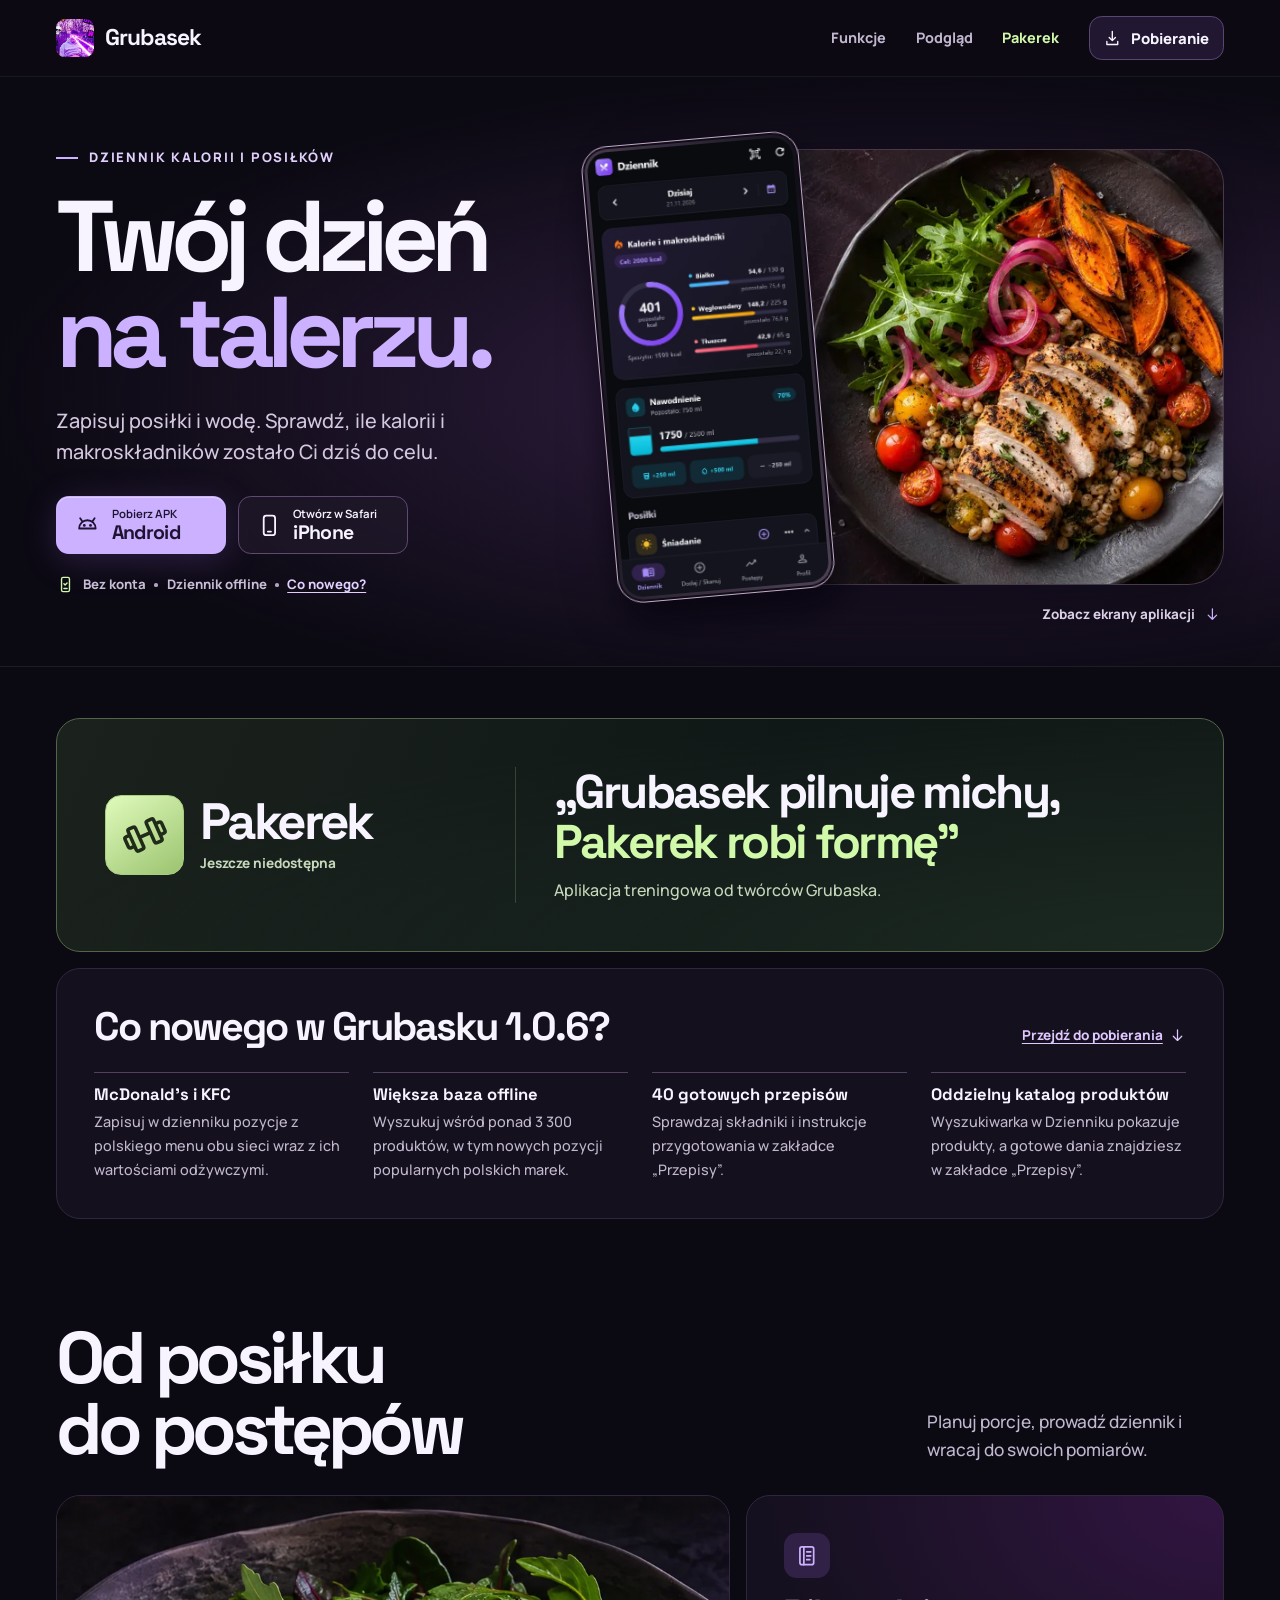
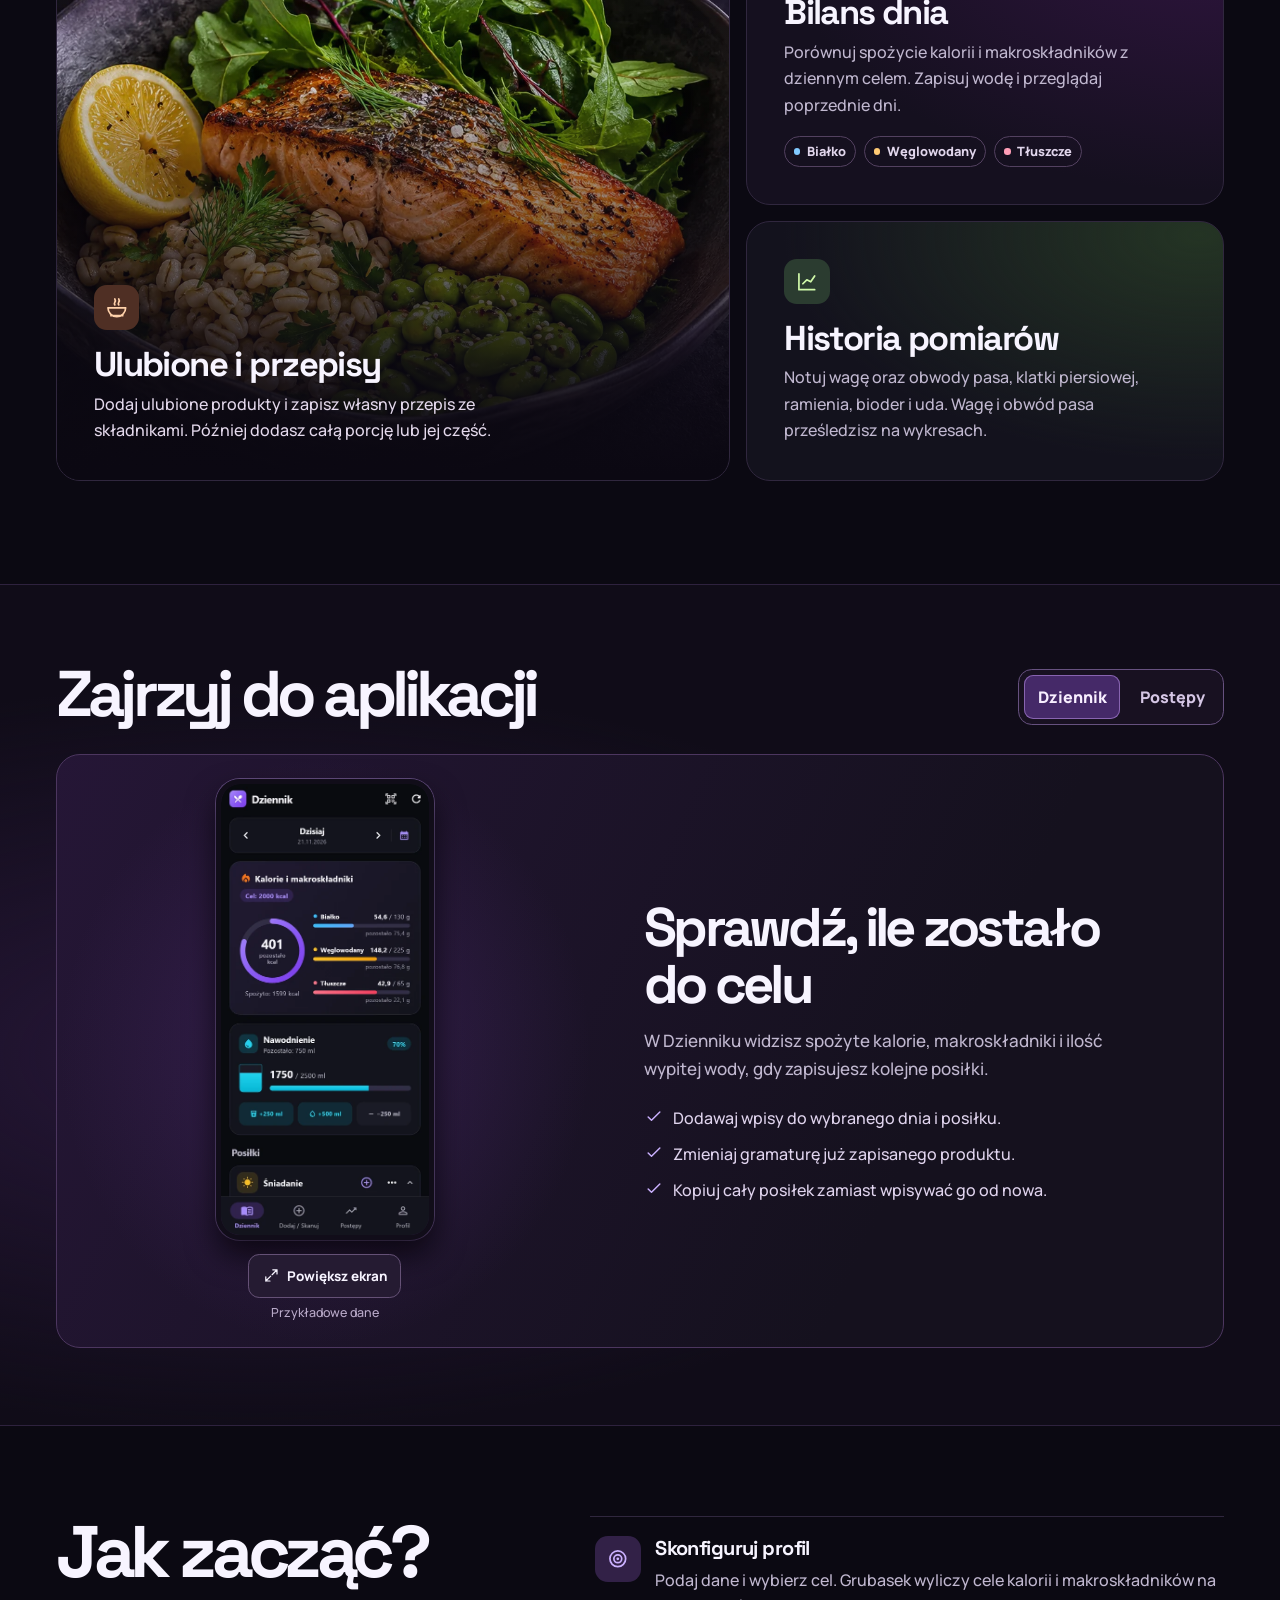
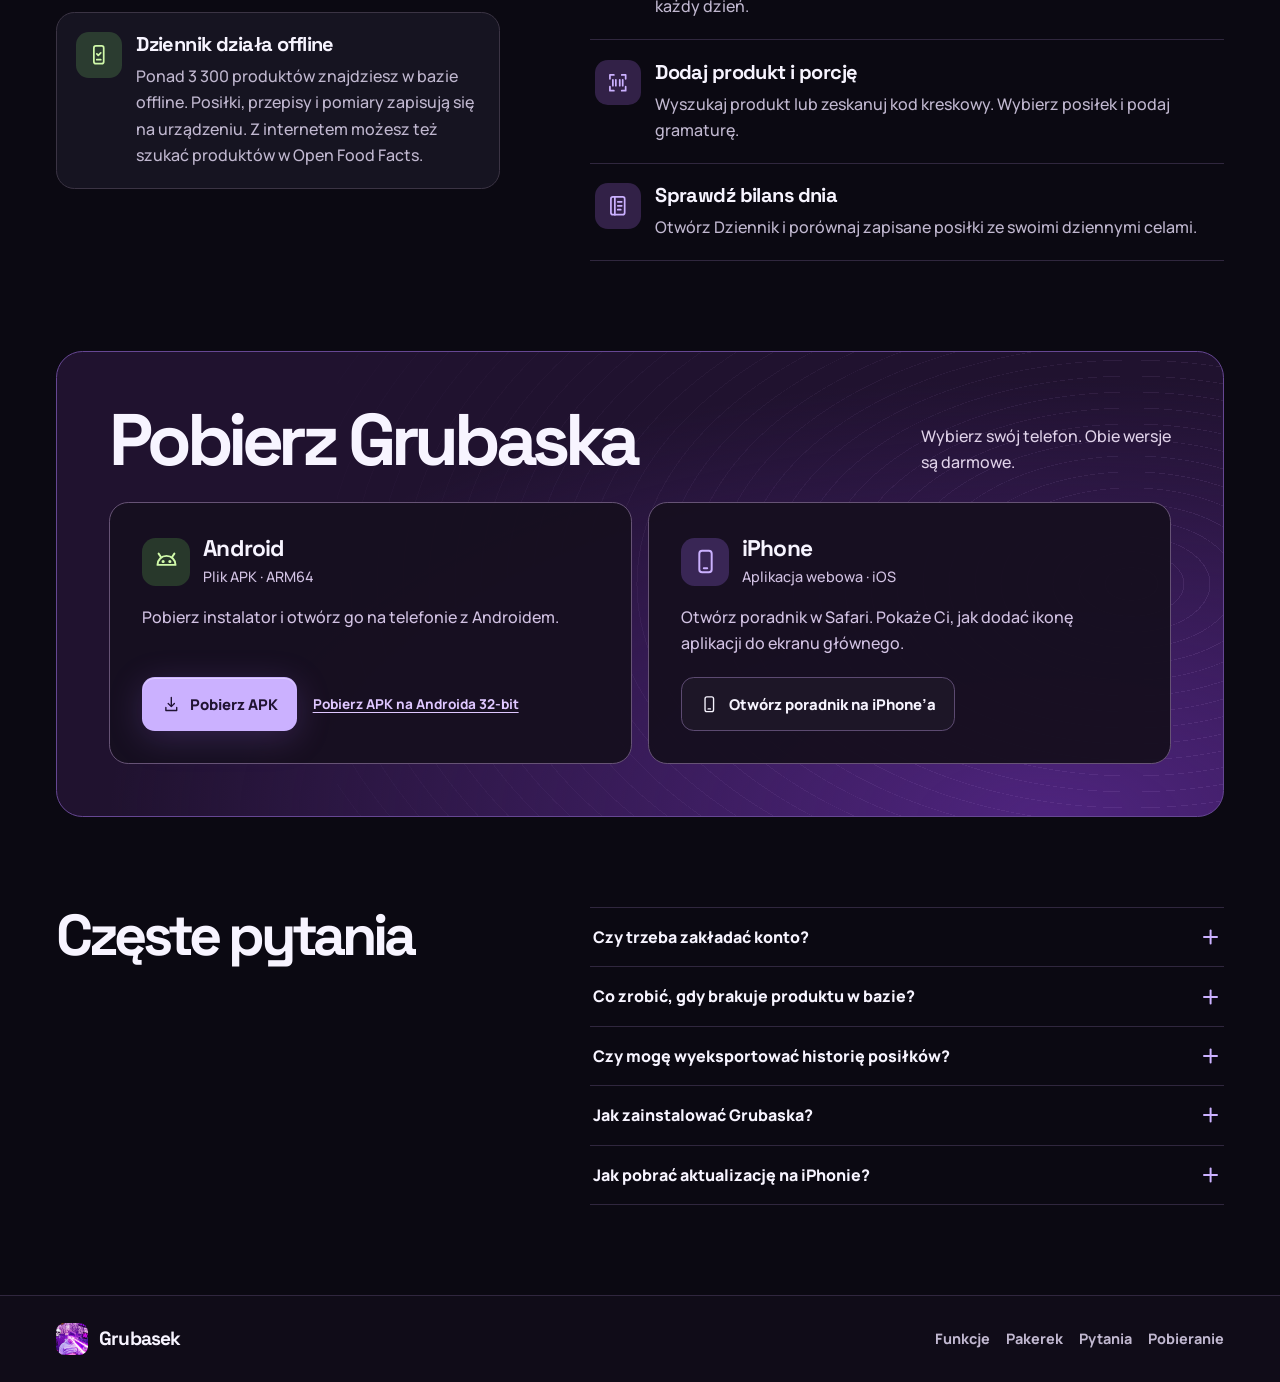
==== commit feac470d: "Update website for Grubasek 1.0.6" ====
--- a/deploy/site/index.html
+++ b/deploy/site/index.html
@@ -73,7 +73,7 @@
               <svg class="icon" aria-hidden="true"><use href="#i-phone"></use></svg><span><small>Otwórz w Safari</small>iPhone</span>
             </a>
           </div>
-          <p class="hero-meta"><svg class="icon" aria-hidden="true"><use href="#i-local"></use></svg>Bez konta <span aria-hidden="true"></span> Dziennik offline <span class="hero-update-divider" aria-hidden="true"></span> <a href="#nowosci">Co nowego w 1.0.4?</a></p>
+          <p class="hero-meta"><svg class="icon" aria-hidden="true"><use href="#i-local"></use></svg>Bez konta <span aria-hidden="true"></span> Dziennik offline <span class="hero-update-divider" aria-hidden="true"></span> <a href="#nowosci">Co nowego?</a></p>
         </div>
 
         <figure class="hero-visual" data-parallax data-scroll-art>
@@ -109,14 +109,14 @@
     <section class="release-notes wrap" id="nowosci" aria-labelledby="nowosci-title">
       <div class="release-notes-panel" data-reveal>
         <div class="release-notes-header">
-          <h2 id="nowosci-title">Co nowego w Grubasku 1.0.4?</h2>
+          <h2 id="nowosci-title">Co nowego w Grubasku 1.0.6?</h2>
           <a class="release-alternative" href="#pobieranie">Przejdź do pobierania <svg class="icon" aria-hidden="true"><use href="#i-down"></use></svg></a>
         </div>
         <ul class="release-notes-grid" role="list">
-          <li><h3>Przepisy społeczności</h3><p>Przeglądaj przepisy innych osób i publikuj własne.</p></li>
-          <li><h3>Pomysły na posiłki z AI</h3><p>Dobierz posiłek do kalorii i makroskładników, które zostały Ci do celu.</p></li>
-          <li><h3>Kopiowanie posiłków</h3><p>Skopiuj pojedynczy posiłek lub przenieś cały wczorajszy jadłospis do dziś.</p></li>
-          <li><h3>Widżet na Androida</h3><p>Zobacz dzienny bilans kalorii i makroskładników na ekranie głównym.</p></li>
+          <li><h3>McDonald’s i KFC</h3><p>Zapisuj w dzienniku pozycje z polskiego menu obu sieci wraz z ich wartościami odżywczymi.</p></li>
+          <li><h3>Większa baza offline</h3><p>Wyszukuj wśród ponad 3 300 produktów, w tym nowych pozycji popularnych polskich marek.</p></li>
+          <li><h3>40 gotowych przepisów</h3><p>Sprawdzaj składniki i instrukcje przygotowania w zakładce „Przepisy”.</p></li>
+          <li><h3>Oddzielny katalog produktów</h3><p>Wyszukiwarka w Dzienniku pokazuje produkty, a gotowe dania znajdziesz w zakładce „Przepisy”.</p></li>
         </ul>
       </div>
     </section>
@@ -206,7 +206,7 @@
           <div class="tile-icon"><svg class="icon" aria-hidden="true"><use href="#i-local"></use></svg></div>
           <div>
             <h3>Dziennik działa offline</h3>
-            <p>Ponad 2 800 produktów znajdziesz w bazie offline. Posiłki, przepisy i pomiary zapisują się na urządzeniu. Z internetem możesz też szukać produktów w Open Food Facts.</p>
+            <p>Ponad 3 300 produktów znajdziesz w bazie offline. Posiłki, przepisy i pomiary zapisują się na urządzeniu. Z internetem możesz też szukać produktów w Open Food Facts.</p>
           </div>
         </aside>
       </div>
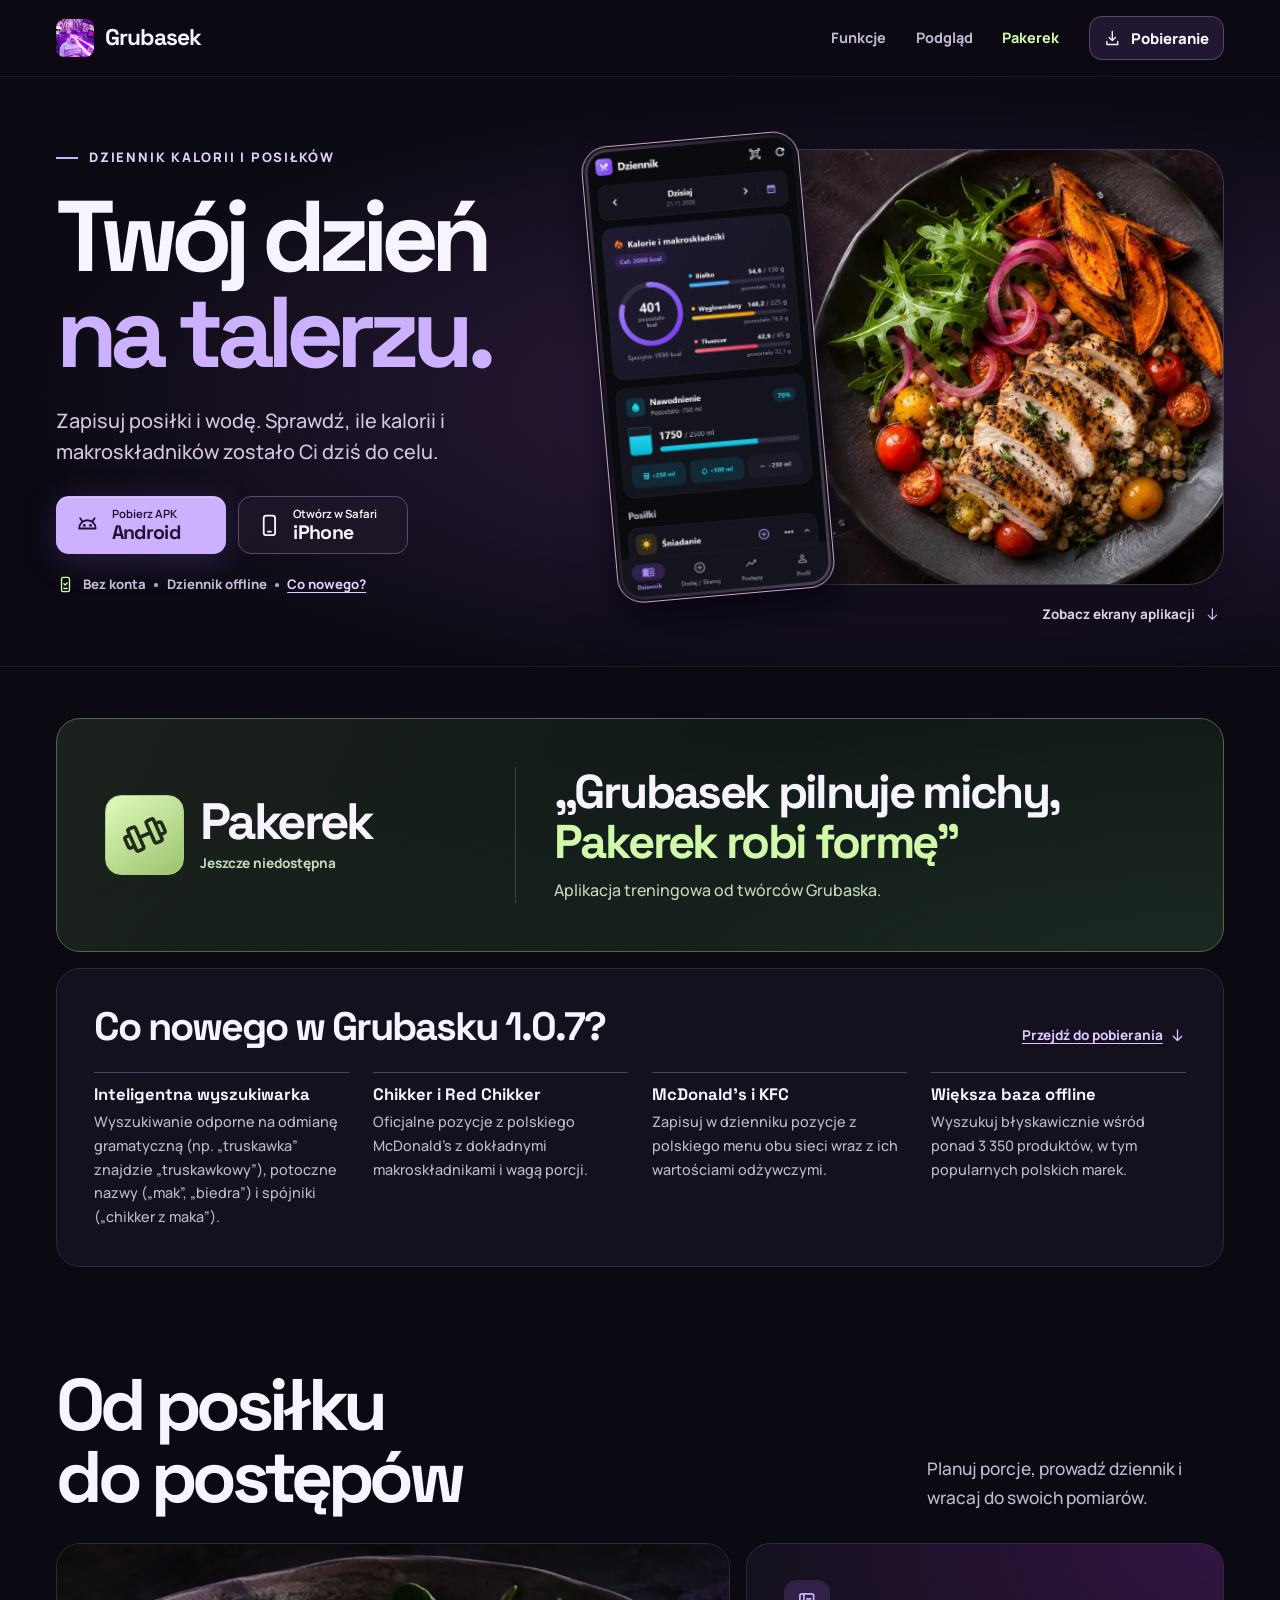
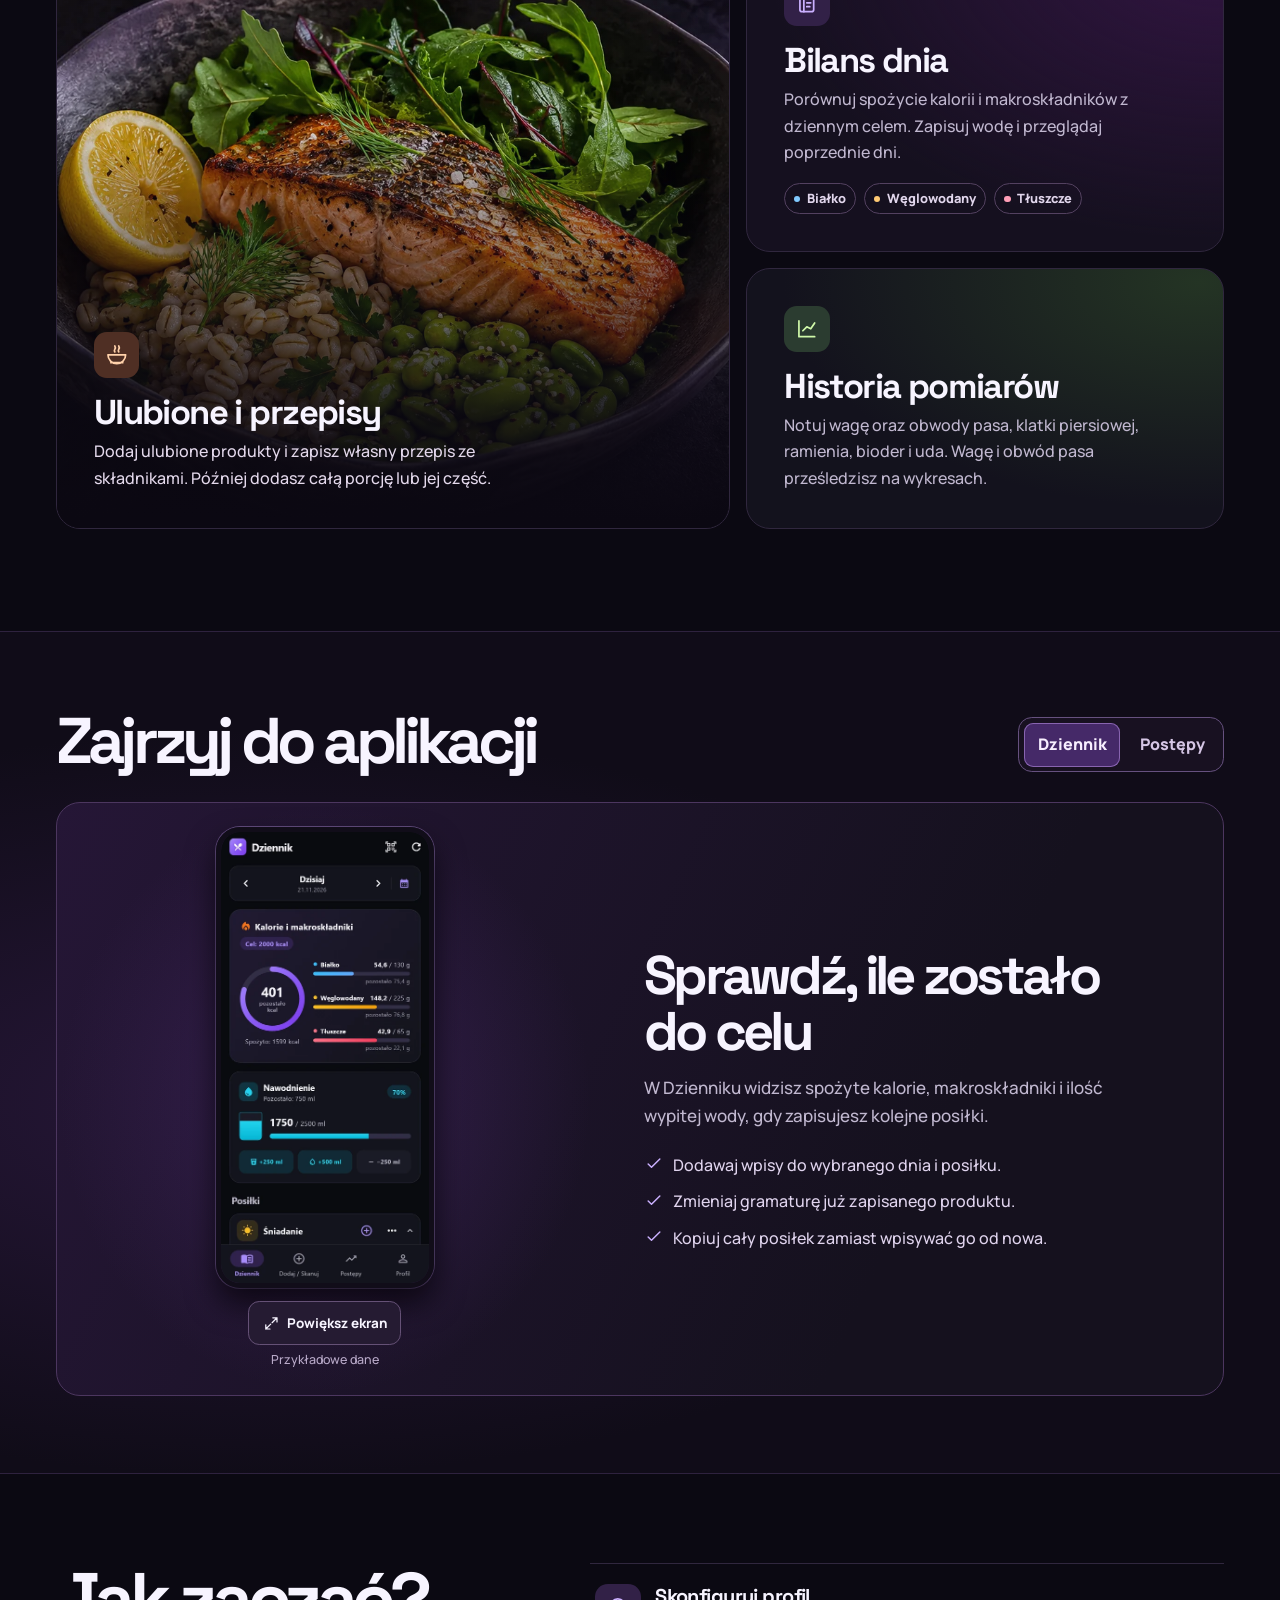
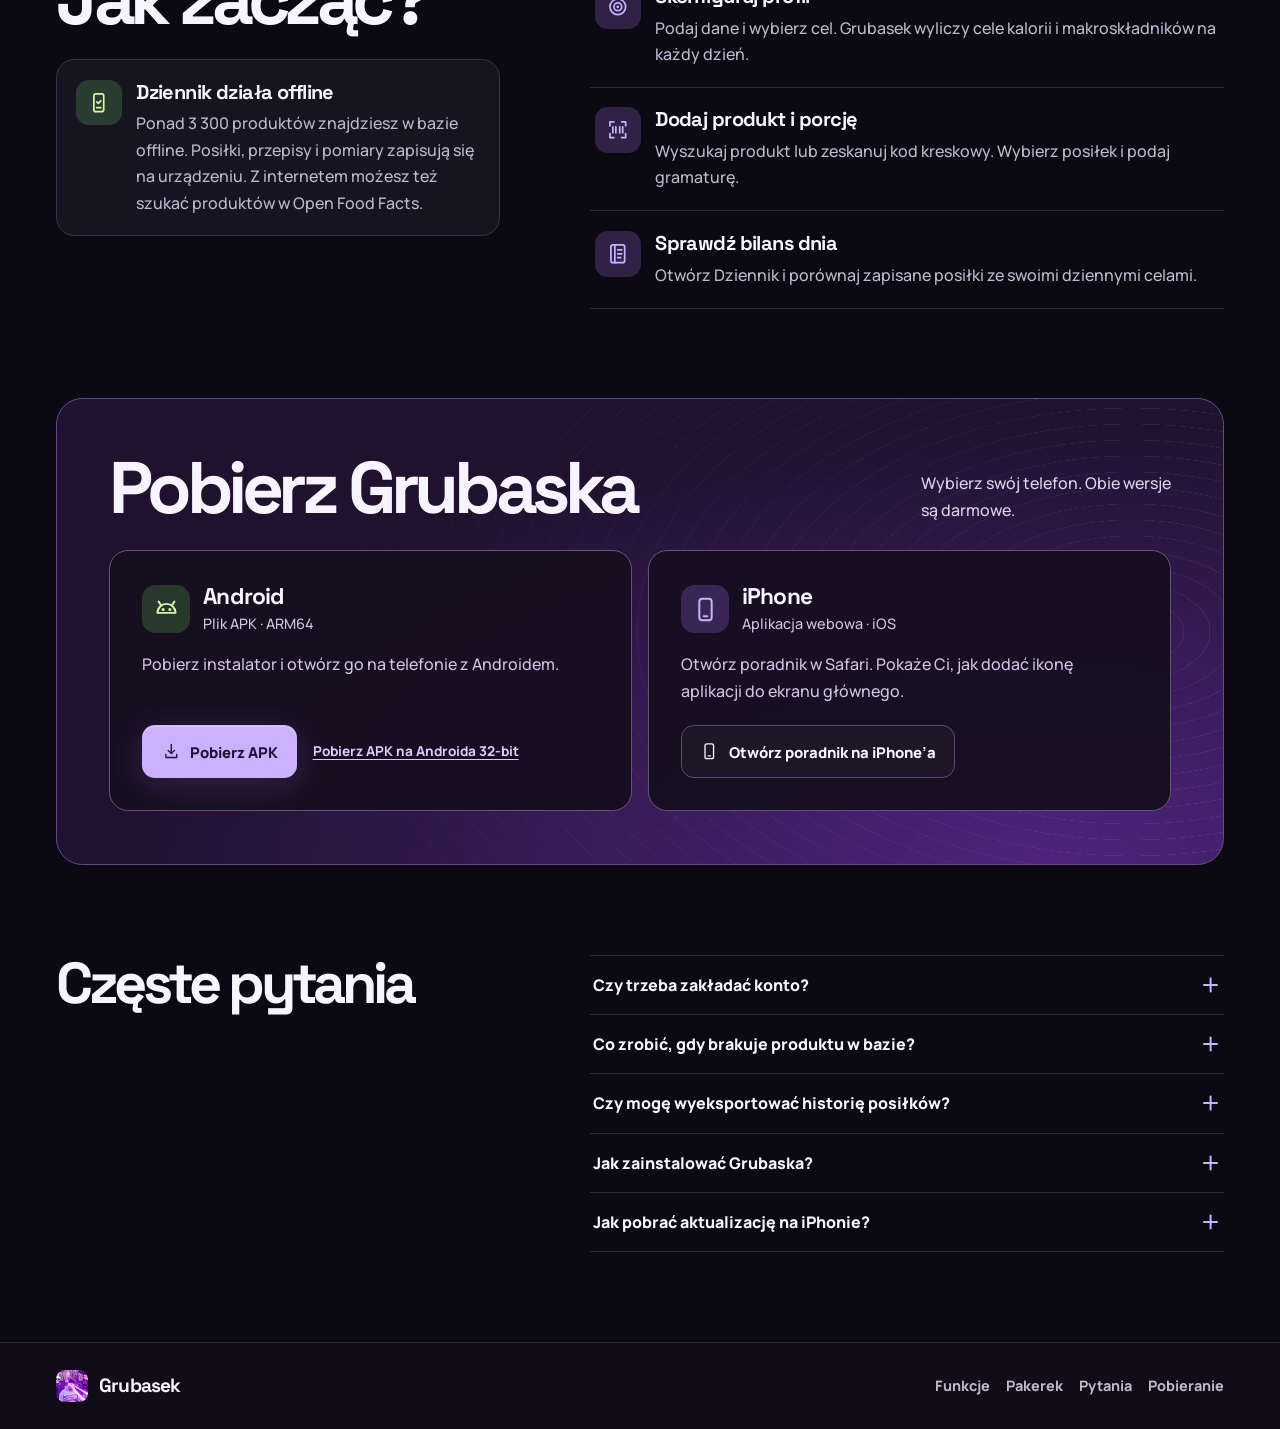
==== commit 4d100df5: "feat: add Chikker and Red Chikker to database, implement intelligent Polish stemming and brand alias" ====
--- a/deploy/site/index.html
+++ b/deploy/site/index.html
@@ -109,14 +109,14 @@
     <section class="release-notes wrap" id="nowosci" aria-labelledby="nowosci-title">
       <div class="release-notes-panel" data-reveal>
         <div class="release-notes-header">
-          <h2 id="nowosci-title">Co nowego w Grubasku 1.0.6?</h2>
+          <h2 id="nowosci-title">Co nowego w Grubasku 1.0.7?</h2>
           <a class="release-alternative" href="#pobieranie">Przejdź do pobierania <svg class="icon" aria-hidden="true"><use href="#i-down"></use></svg></a>
         </div>
         <ul class="release-notes-grid" role="list">
+          <li><h3>Inteligentna wyszukiwarka</h3><p>Wyszukiwanie odporne na odmianę gramatyczną (np. „truskawka” znajdzie „truskawkowy”), potoczne nazwy („mak”, „biedra”) i spójniki („chikker z maka”).</p></li>
+          <li><h3>Chikker i Red Chikker</h3><p>Oficjalne pozycje z polskiego McDonald's z dokładnymi makroskładnikami i wagą porcji.</p></li>
           <li><h3>McDonald’s i KFC</h3><p>Zapisuj w dzienniku pozycje z polskiego menu obu sieci wraz z ich wartościami odżywczymi.</p></li>
-          <li><h3>Większa baza offline</h3><p>Wyszukuj wśród ponad 3 300 produktów, w tym nowych pozycji popularnych polskich marek.</p></li>
-          <li><h3>40 gotowych przepisów</h3><p>Sprawdzaj składniki i instrukcje przygotowania w zakładce „Przepisy”.</p></li>
-          <li><h3>Oddzielny katalog produktów</h3><p>Wyszukiwarka w Dzienniku pokazuje produkty, a gotowe dania znajdziesz w zakładce „Przepisy”.</p></li>
+          <li><h3>Większa baza offline</h3><p>Wyszukuj błyskawicznie wśród ponad 3 350 produktów, w tym popularnych polskich marek.</p></li>
         </ul>
       </div>
     </section>
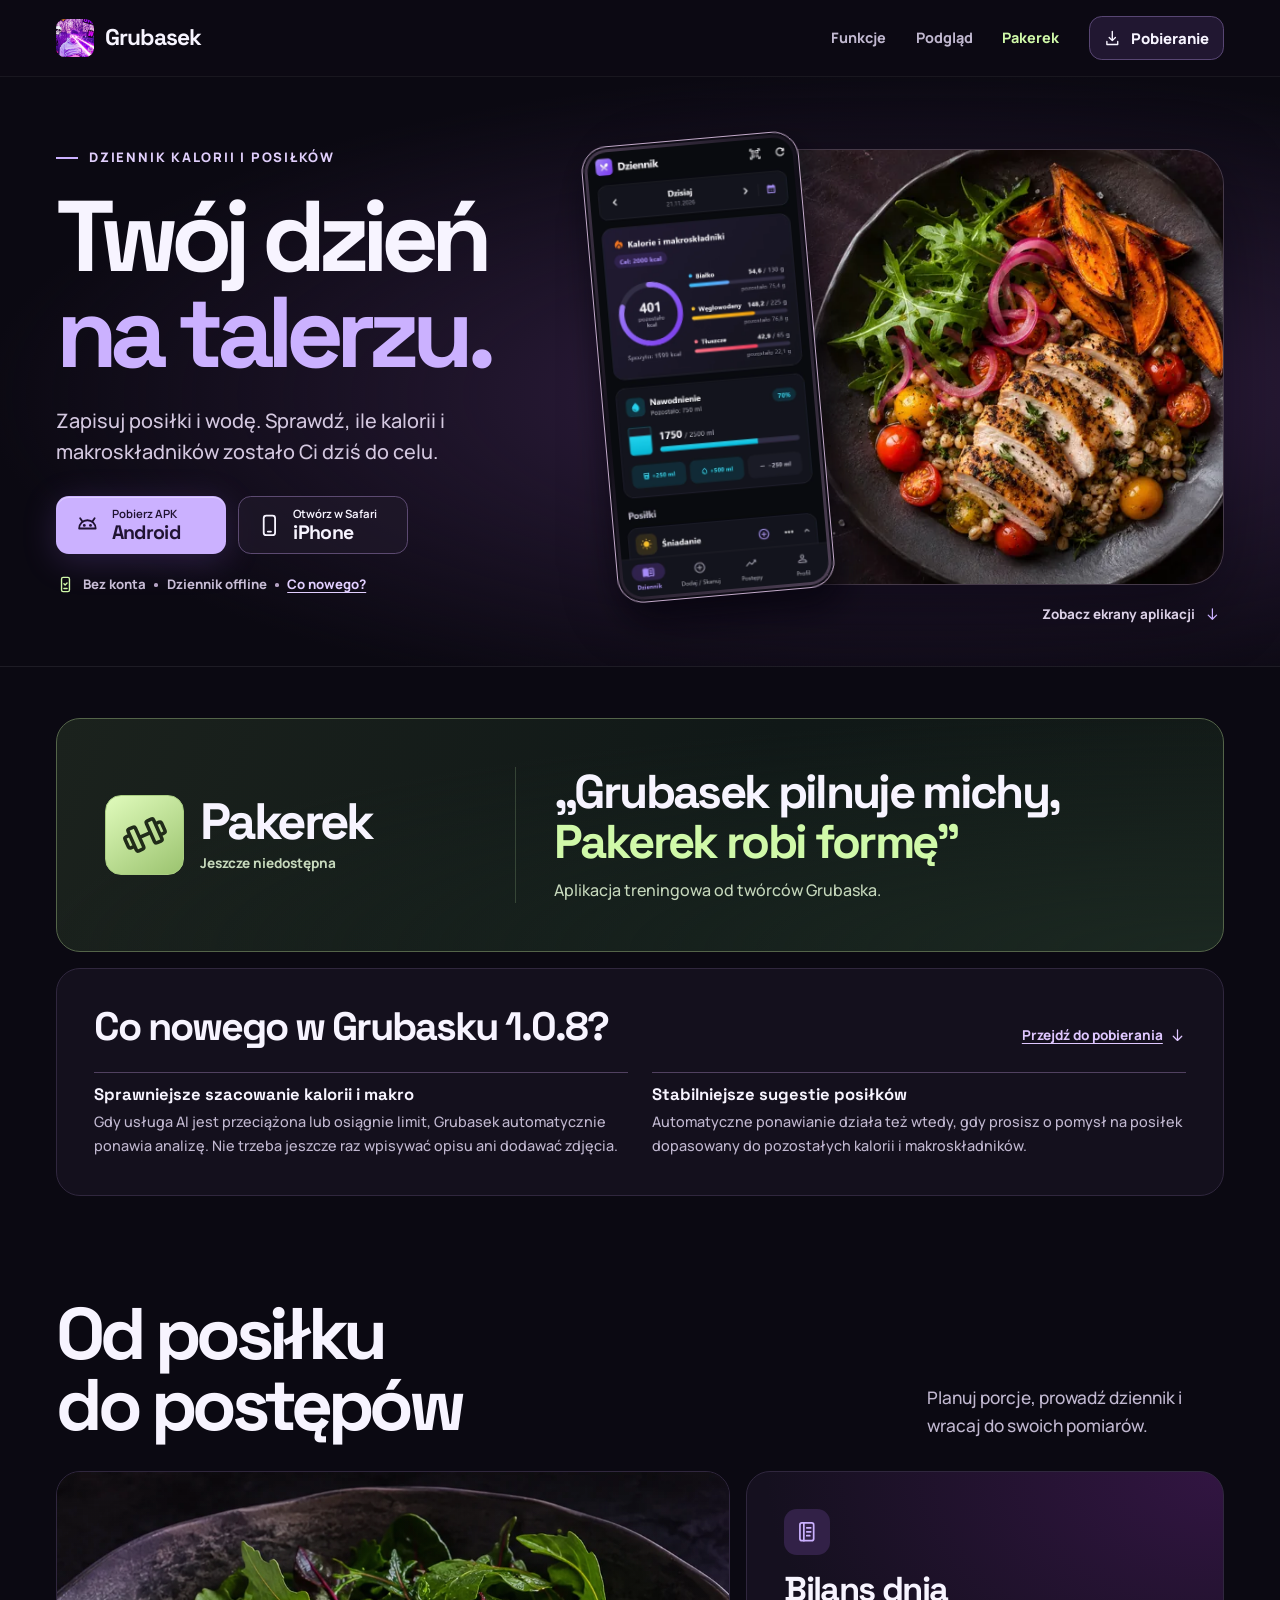
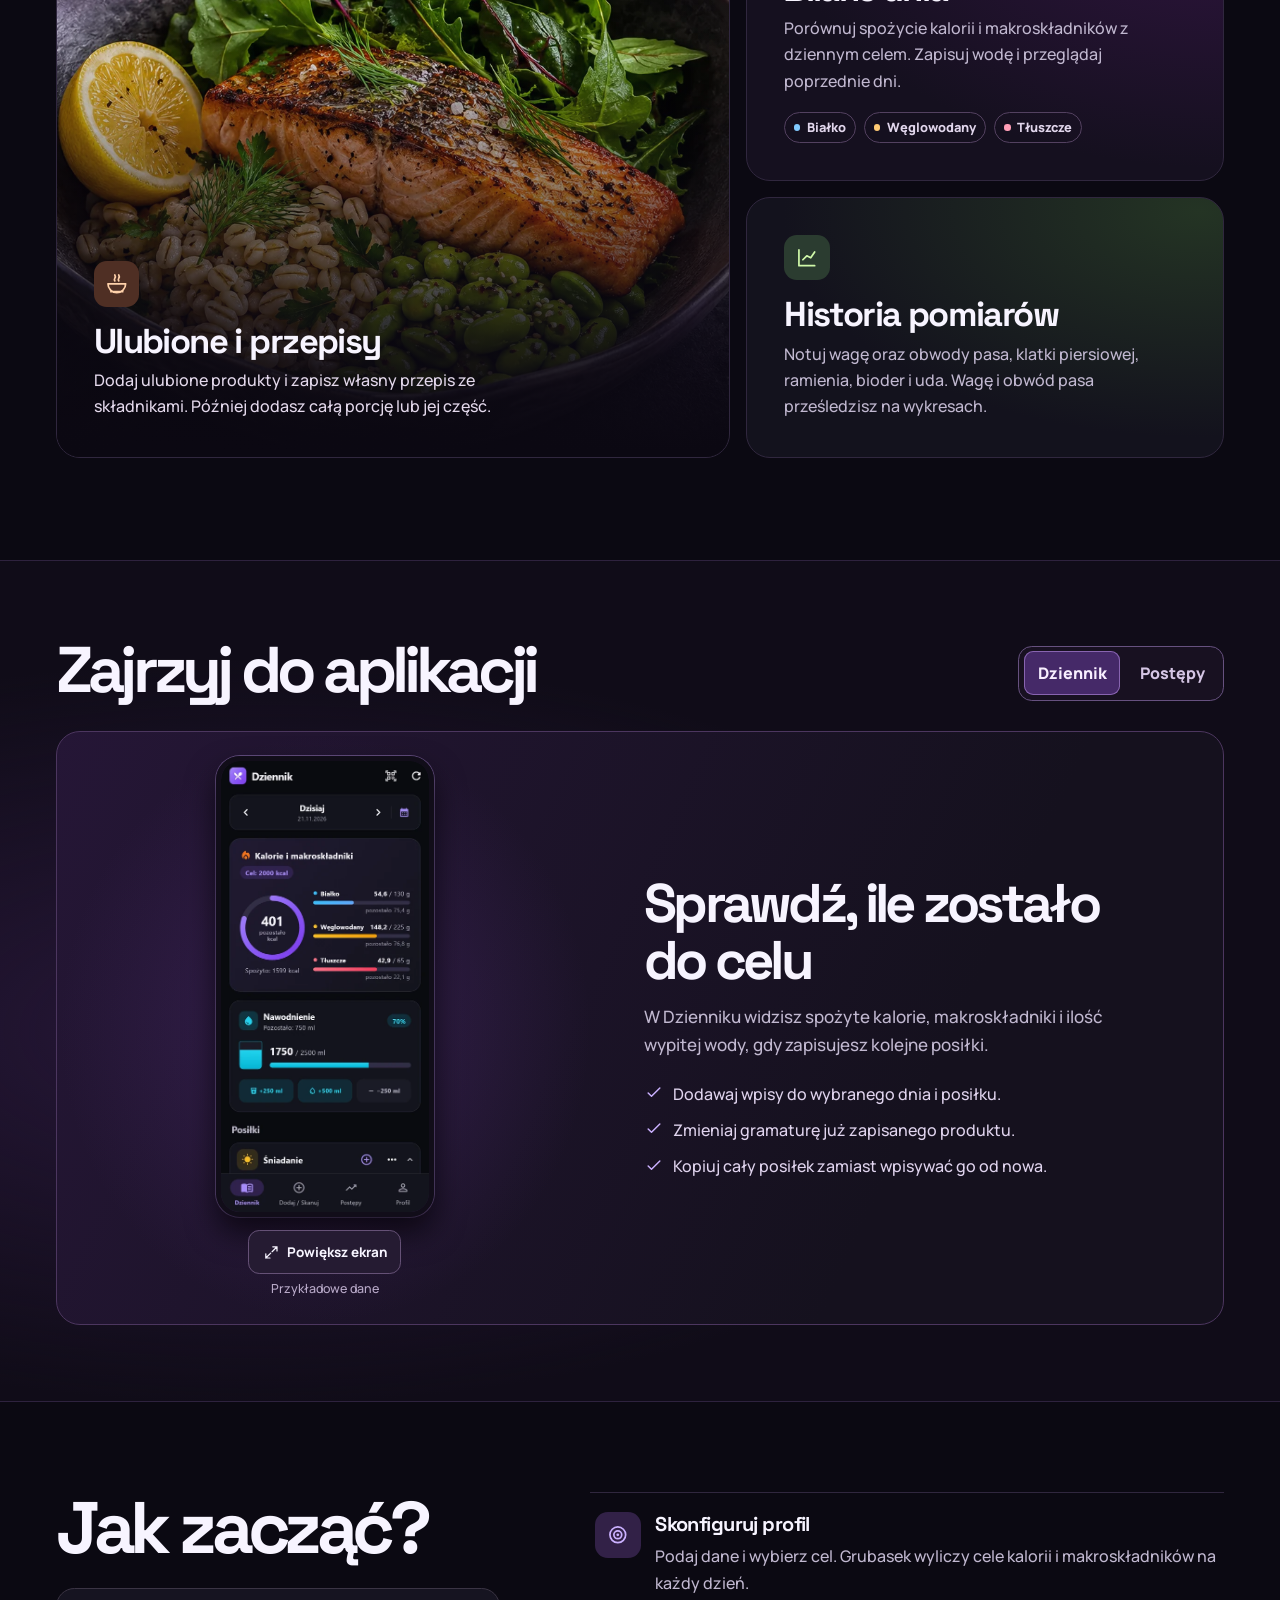
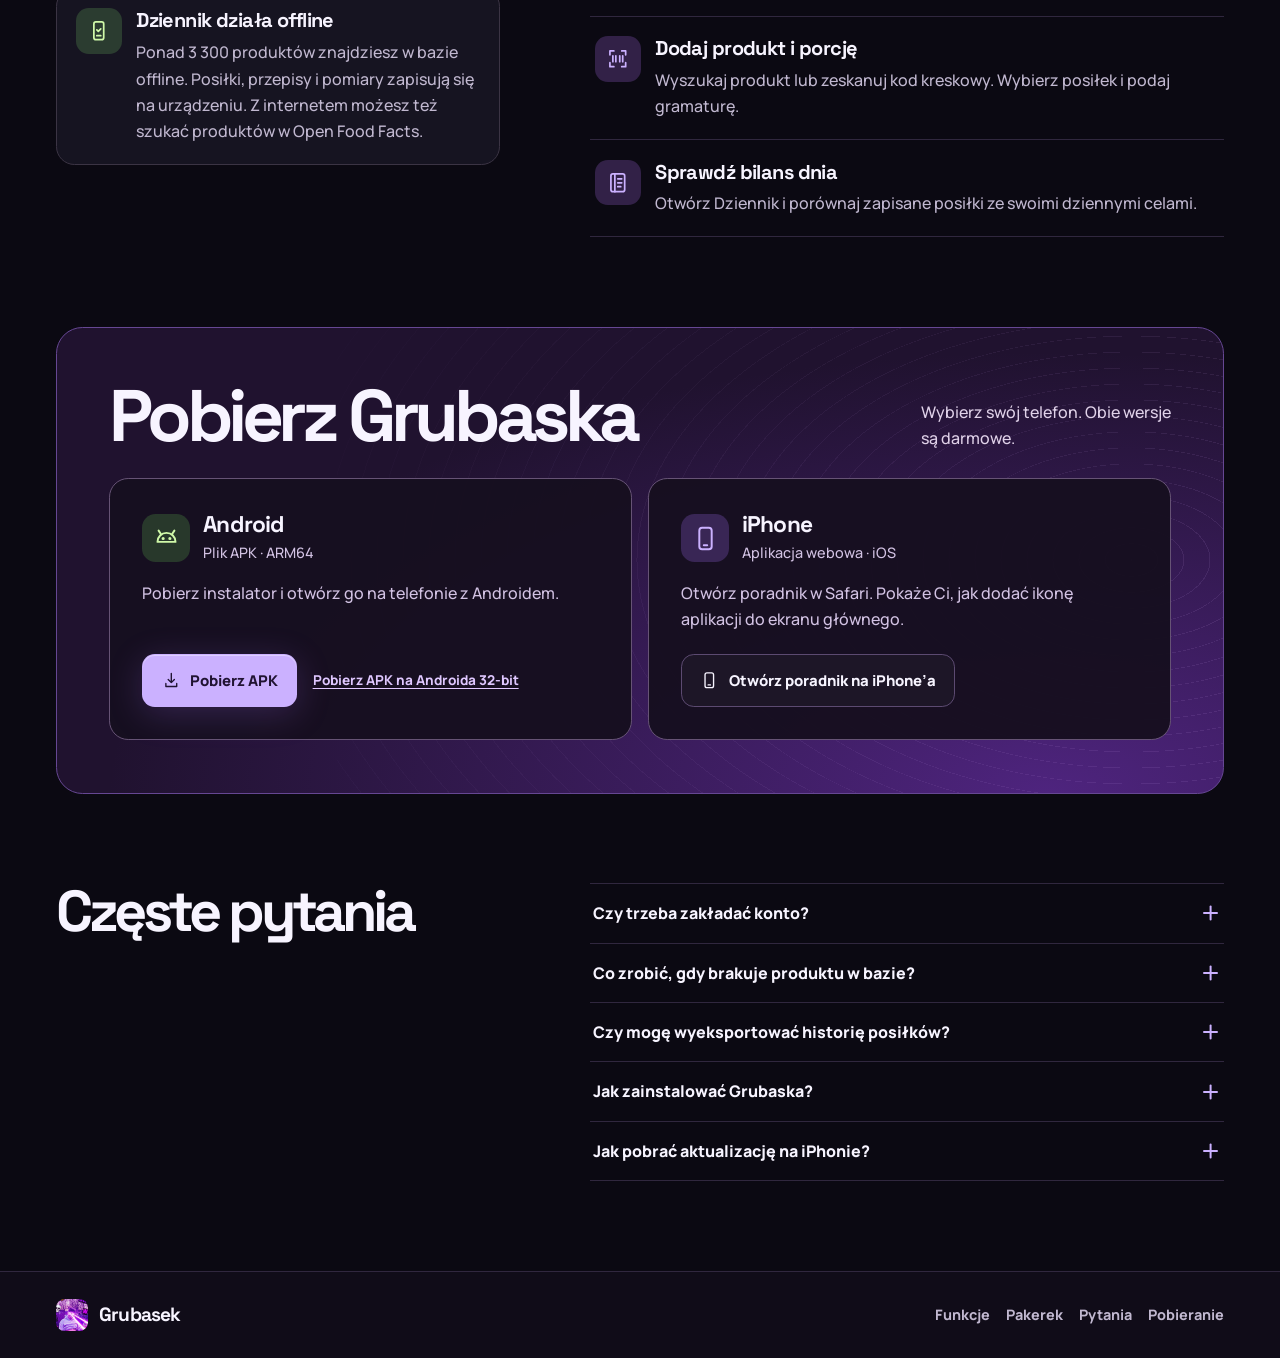
==== commit 5abf7182: "Publish approved Grubasek 1.0.8 release notes" ====
--- a/deploy/site/index.html
+++ b/deploy/site/index.html
@@ -109,14 +109,12 @@
     <section class="release-notes wrap" id="nowosci" aria-labelledby="nowosci-title">
       <div class="release-notes-panel" data-reveal>
         <div class="release-notes-header">
-          <h2 id="nowosci-title">Co nowego w Grubasku 1.0.7?</h2>
+          <h2 id="nowosci-title">Co nowego w Grubasku 1.0.8?</h2>
           <a class="release-alternative" href="#pobieranie">Przejdź do pobierania <svg class="icon" aria-hidden="true"><use href="#i-down"></use></svg></a>
         </div>
         <ul class="release-notes-grid" role="list">
-          <li><h3>Inteligentna wyszukiwarka</h3><p>Wyszukiwanie odporne na odmianę gramatyczną (np. „truskawka” znajdzie „truskawkowy”), potoczne nazwy („mak”, „biedra”) i spójniki („chikker z maka”).</p></li>
-          <li><h3>Chikker i Red Chikker</h3><p>Oficjalne pozycje z polskiego McDonald's z dokładnymi makroskładnikami i wagą porcji.</p></li>
-          <li><h3>McDonald’s i KFC</h3><p>Zapisuj w dzienniku pozycje z polskiego menu obu sieci wraz z ich wartościami odżywczymi.</p></li>
-          <li><h3>Większa baza offline</h3><p>Wyszukuj błyskawicznie wśród ponad 3 350 produktów, w tym popularnych polskich marek.</p></li>
+          <li><h3>Sprawniejsze szacowanie kalorii i makro</h3><p>Gdy usługa AI jest przeciążona lub osiągnie limit, Grubasek automatycznie ponawia analizę. Nie trzeba jeszcze raz wpisywać opisu ani dodawać zdjęcia.</p></li>
+          <li><h3>Stabilniejsze sugestie posiłków</h3><p>Automatyczne ponawianie działa też wtedy, gdy prosisz o pomysł na posiłek dopasowany do pozostałych kalorii i makroskładników.</p></li>
         </ul>
       </div>
     </section>
--- a/deploy/site/style.css
+++ b/deploy/site/style.css
@@ -172,7 +172,7 @@
 .release-notes-header { display: flex; flex-wrap: wrap; align-items: baseline; justify-content: space-between; gap: .2rem 1.5rem; margin-bottom: .95rem; }
 .release-notes-header h2 { font-size: clamp(1.65rem, 3.1vw, 2.6rem); line-height: 1.08; letter-spacing: -.05em; }
 .release-notes-header a { gap: .4rem; }
-.release-notes-grid { display: grid; grid-template-columns: repeat(4,minmax(0,1fr)); gap: 1rem 1.5rem; margin: 0; padding: 0; list-style: none; }
+.release-notes-grid { display: grid; grid-template-columns: repeat(2,minmax(0,1fr)); gap: 1rem 1.5rem; margin: 0; padding: 0; list-style: none; }
 .release-notes-grid li { border-top: 1px solid #514160; padding-top: .7rem; }
 .release-notes-grid h3 { font-size: 1.04rem; line-height: 1.25; }
 .release-notes-grid p { margin-top: .3rem; color: var(--muted); font-size: .9rem; }
@@ -377,7 +377,6 @@
   .phone { left: 3%; }
   .hero-visual figcaption { bottom: 0; }
   .nav-link-wide { display: none; }
-  .release-notes-grid { grid-template-columns: repeat(2,minmax(0,1fr)); }
   .features { padding-block: 4rem; }
   .feature-grid { grid-template-columns: repeat(2,minmax(0,1fr)); }
   .meal-card { grid-column: 1 / -1; grid-row: auto; min-height: 435px; }
@@ -412,7 +411,7 @@
   .pakerek-copy { padding: .95rem 0 0; border-inline-start: 0; border-top: 1px solid #67806066; }
   .pakerek-slogan { text-wrap: wrap; }
   .pakerek-slogan strong { display: block; }
-  .release-notes-grid { gap: .85rem; }
+  .release-notes-grid { grid-template-columns: minmax(0,1fr); gap: .85rem; }
   .section-heading { flex-direction: column; align-items: start; }
   .feature-grid { grid-template-columns: 1fr; gap: .8rem; }
   .meal-card { min-height: 350px; }
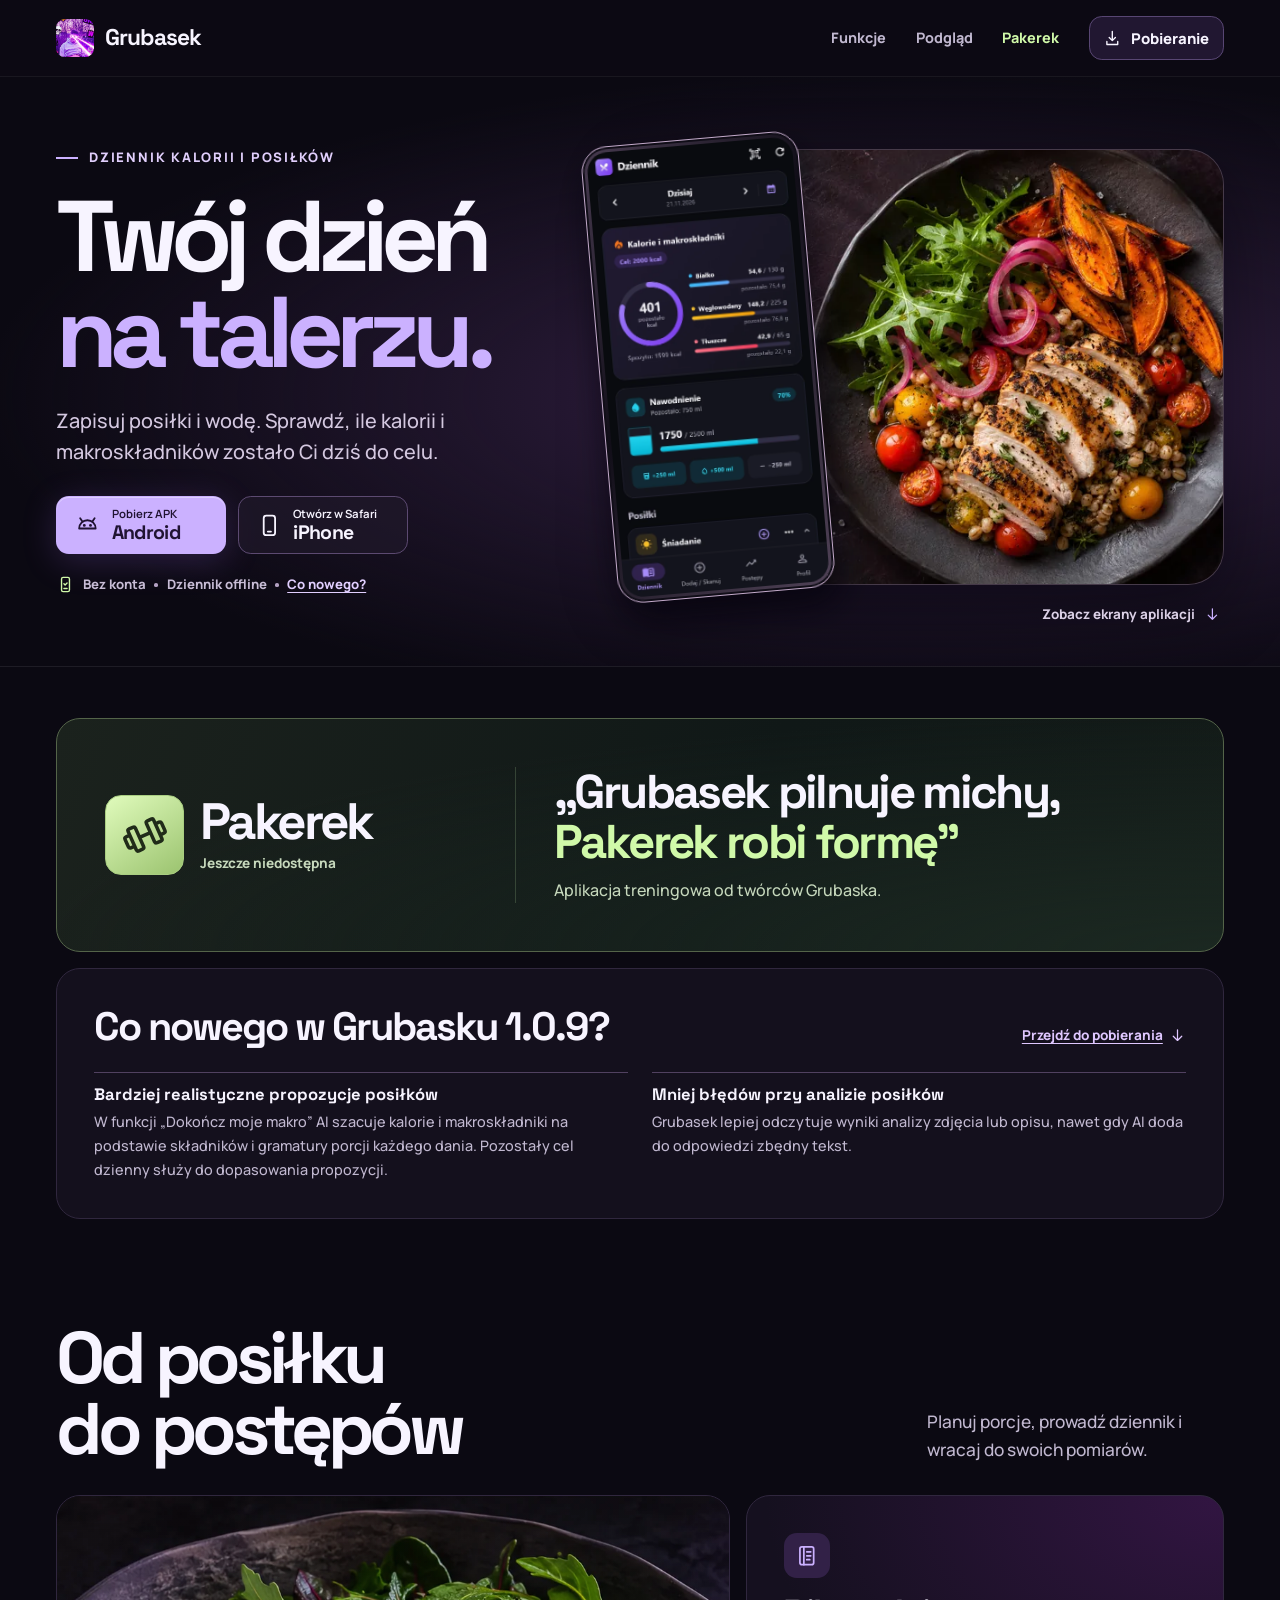
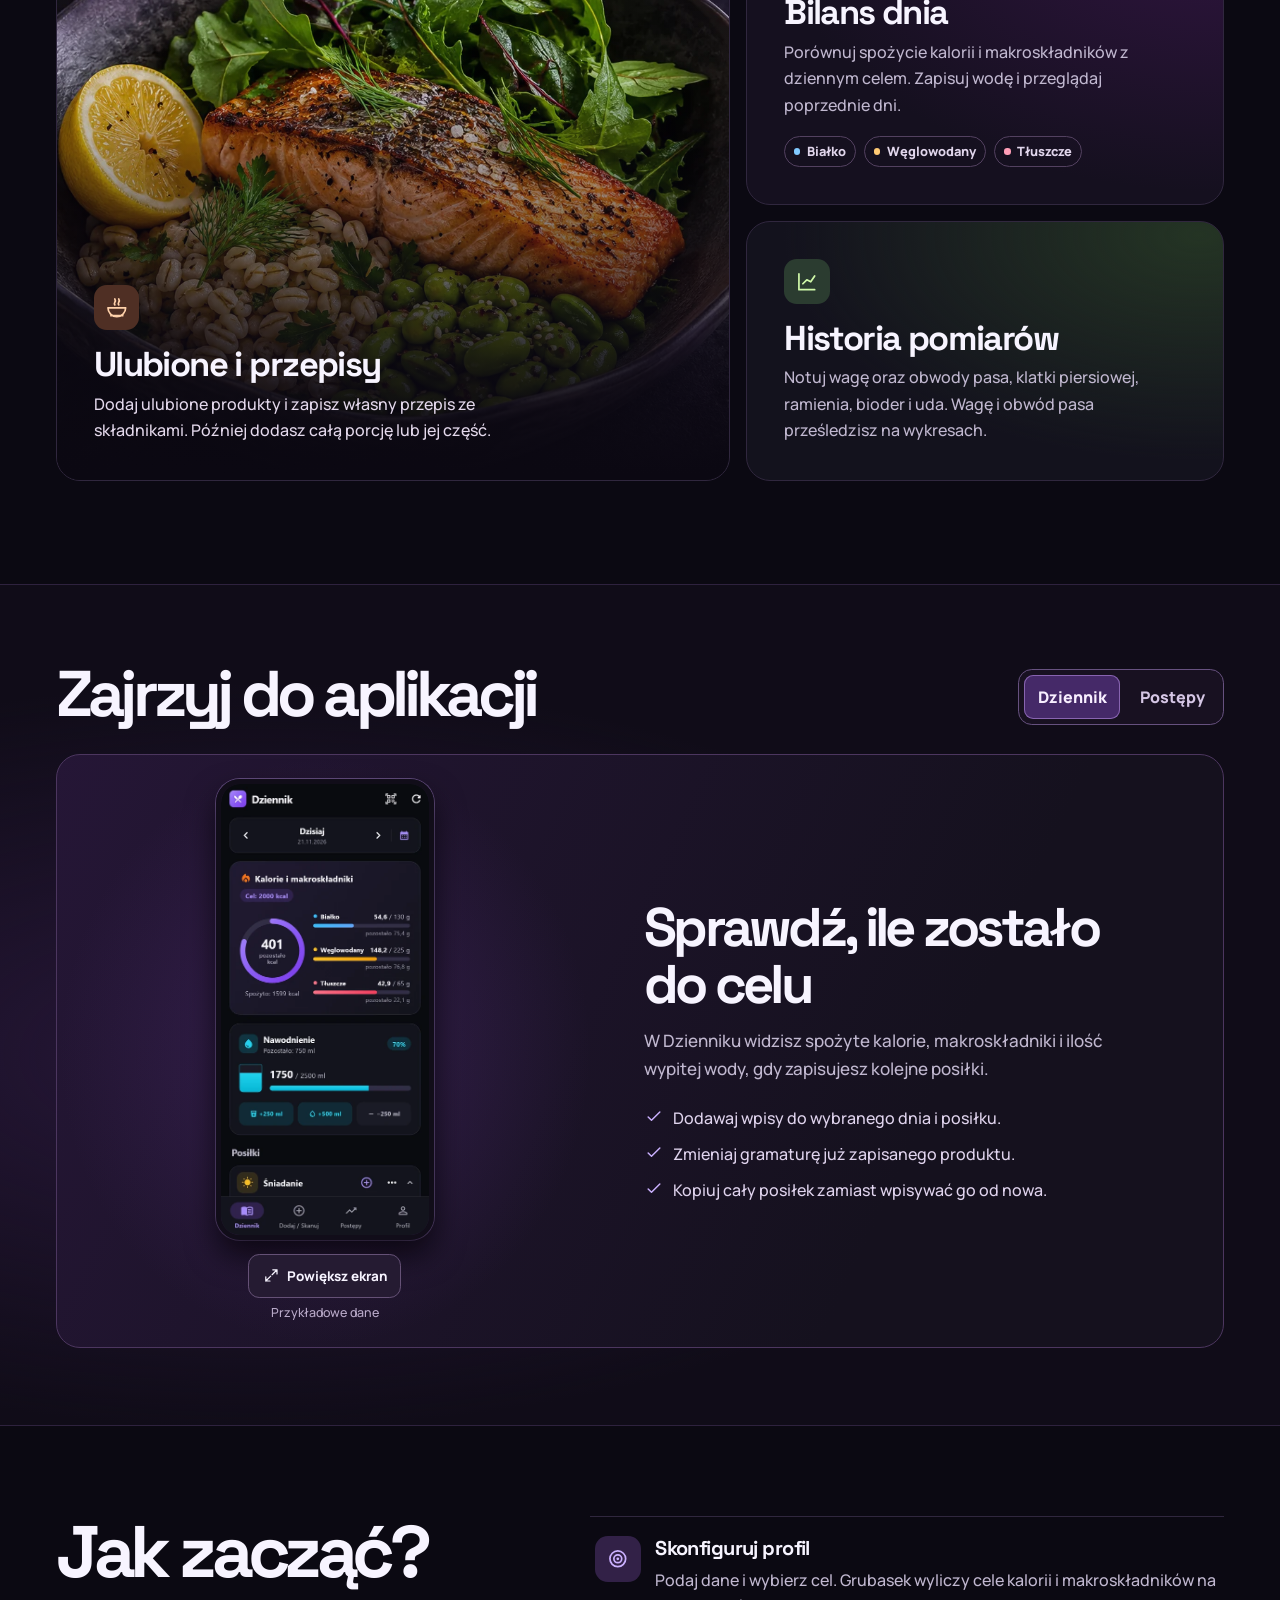
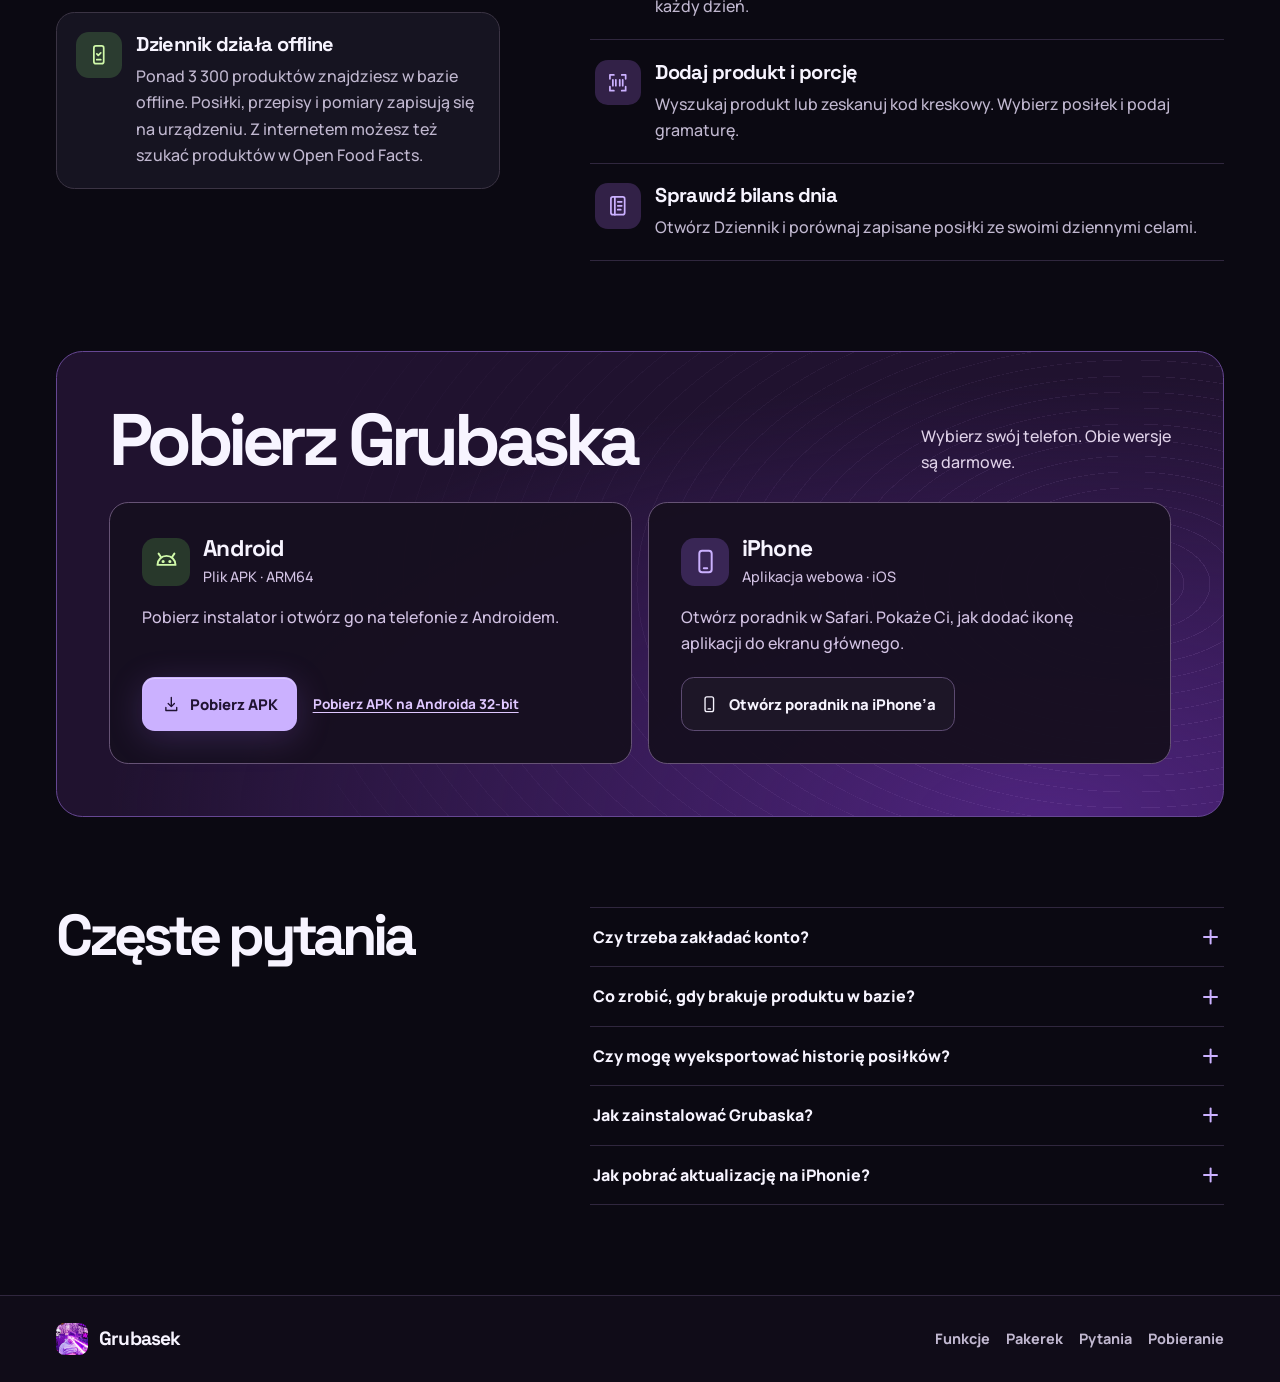
==== commit 1cc79618: "Publish approved Grubasek 1.0.9 release notes" ====
--- a/deploy/site/index.html
+++ b/deploy/site/index.html
@@ -109,12 +109,12 @@
     <section class="release-notes wrap" id="nowosci" aria-labelledby="nowosci-title">
       <div class="release-notes-panel" data-reveal>
         <div class="release-notes-header">
-          <h2 id="nowosci-title">Co nowego w Grubasku 1.0.8?</h2>
+          <h2 id="nowosci-title">Co nowego w Grubasku 1.0.9?</h2>
           <a class="release-alternative" href="#pobieranie">Przejdź do pobierania <svg class="icon" aria-hidden="true"><use href="#i-down"></use></svg></a>
         </div>
         <ul class="release-notes-grid" role="list">
-          <li><h3>Sprawniejsze szacowanie kalorii i makro</h3><p>Gdy usługa AI jest przeciążona lub osiągnie limit, Grubasek automatycznie ponawia analizę. Nie trzeba jeszcze raz wpisywać opisu ani dodawać zdjęcia.</p></li>
-          <li><h3>Stabilniejsze sugestie posiłków</h3><p>Automatyczne ponawianie działa też wtedy, gdy prosisz o pomysł na posiłek dopasowany do pozostałych kalorii i makroskładników.</p></li>
+          <li><h3>Bardziej realistyczne propozycje posiłków</h3><p>W funkcji „Dokończ moje makro” AI szacuje kalorie i makroskładniki na podstawie składników i gramatury porcji każdego dania. Pozostały cel dzienny służy do dopasowania propozycji.</p></li>
+          <li><h3>Mniej błędów przy analizie posiłków</h3><p>Grubasek lepiej odczytuje wyniki analizy zdjęcia lub opisu, nawet gdy AI doda do odpowiedzi zbędny tekst.</p></li>
         </ul>
       </div>
     </section>
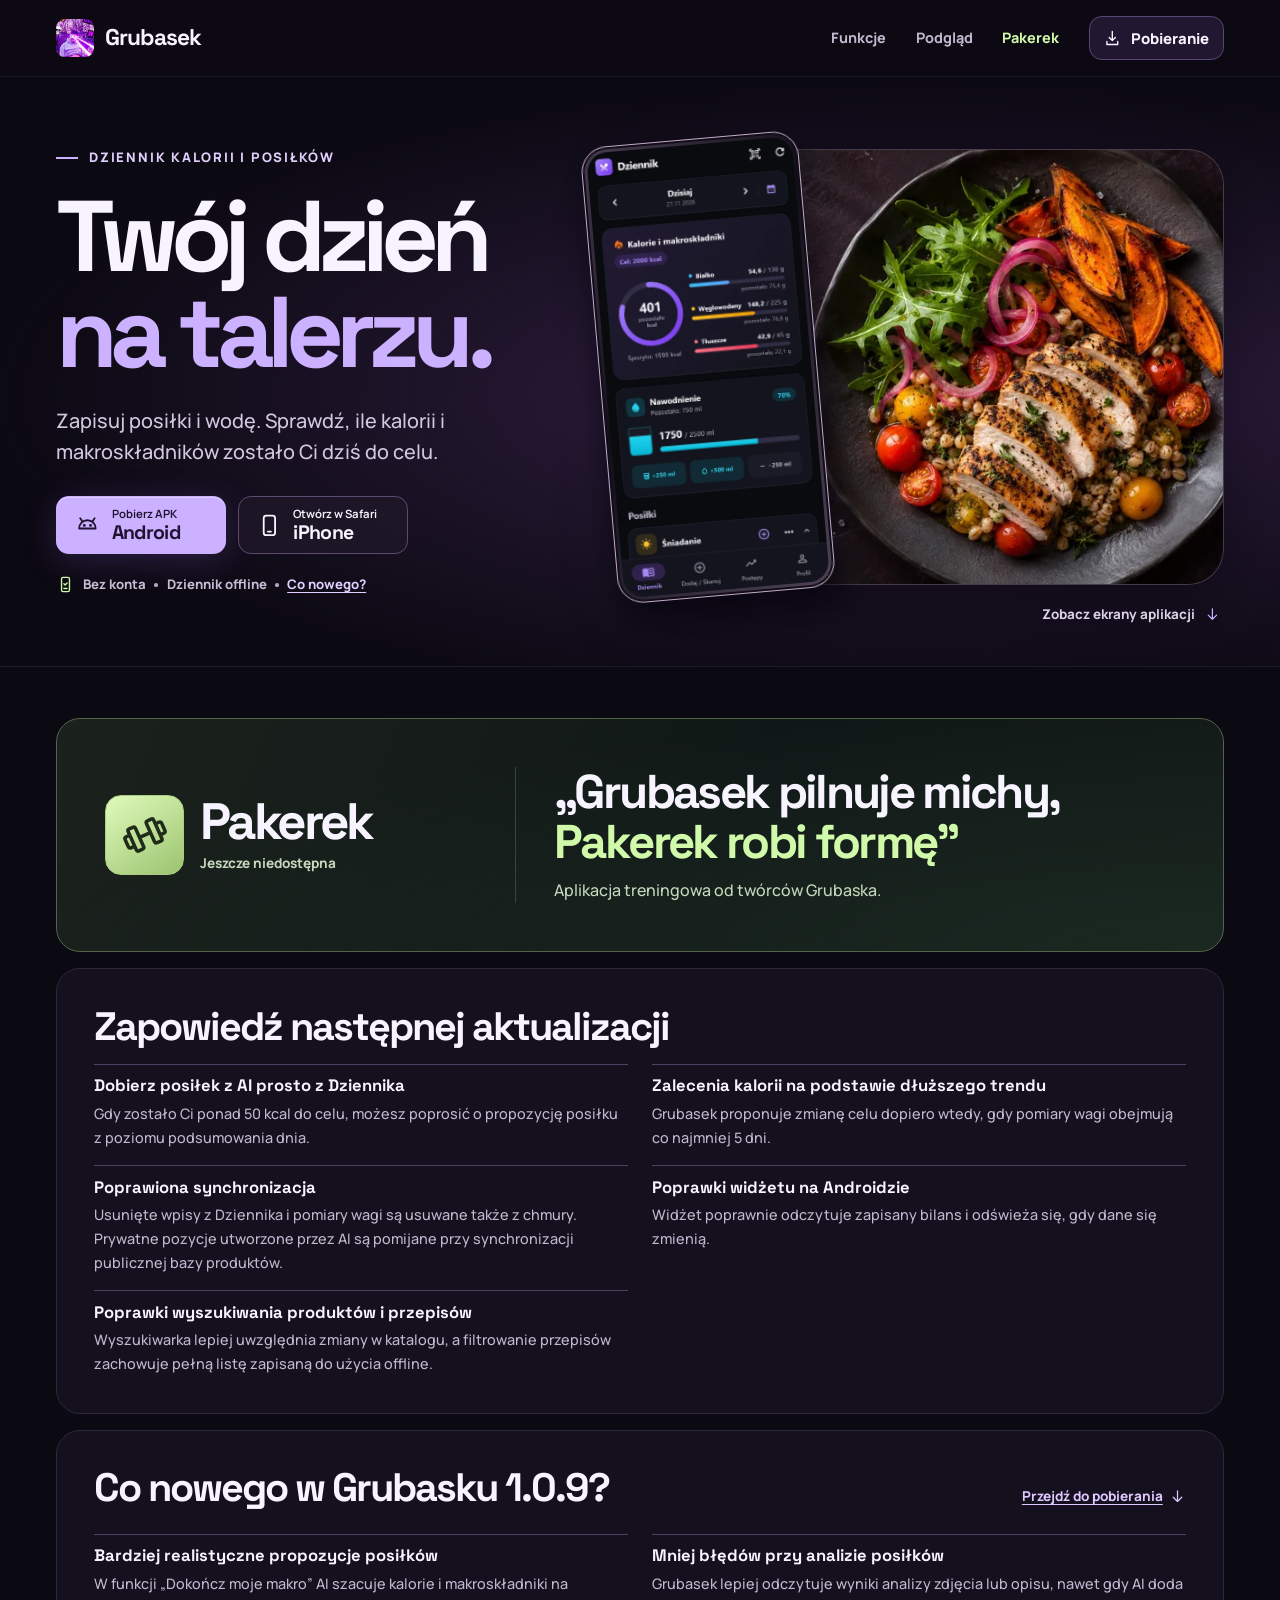
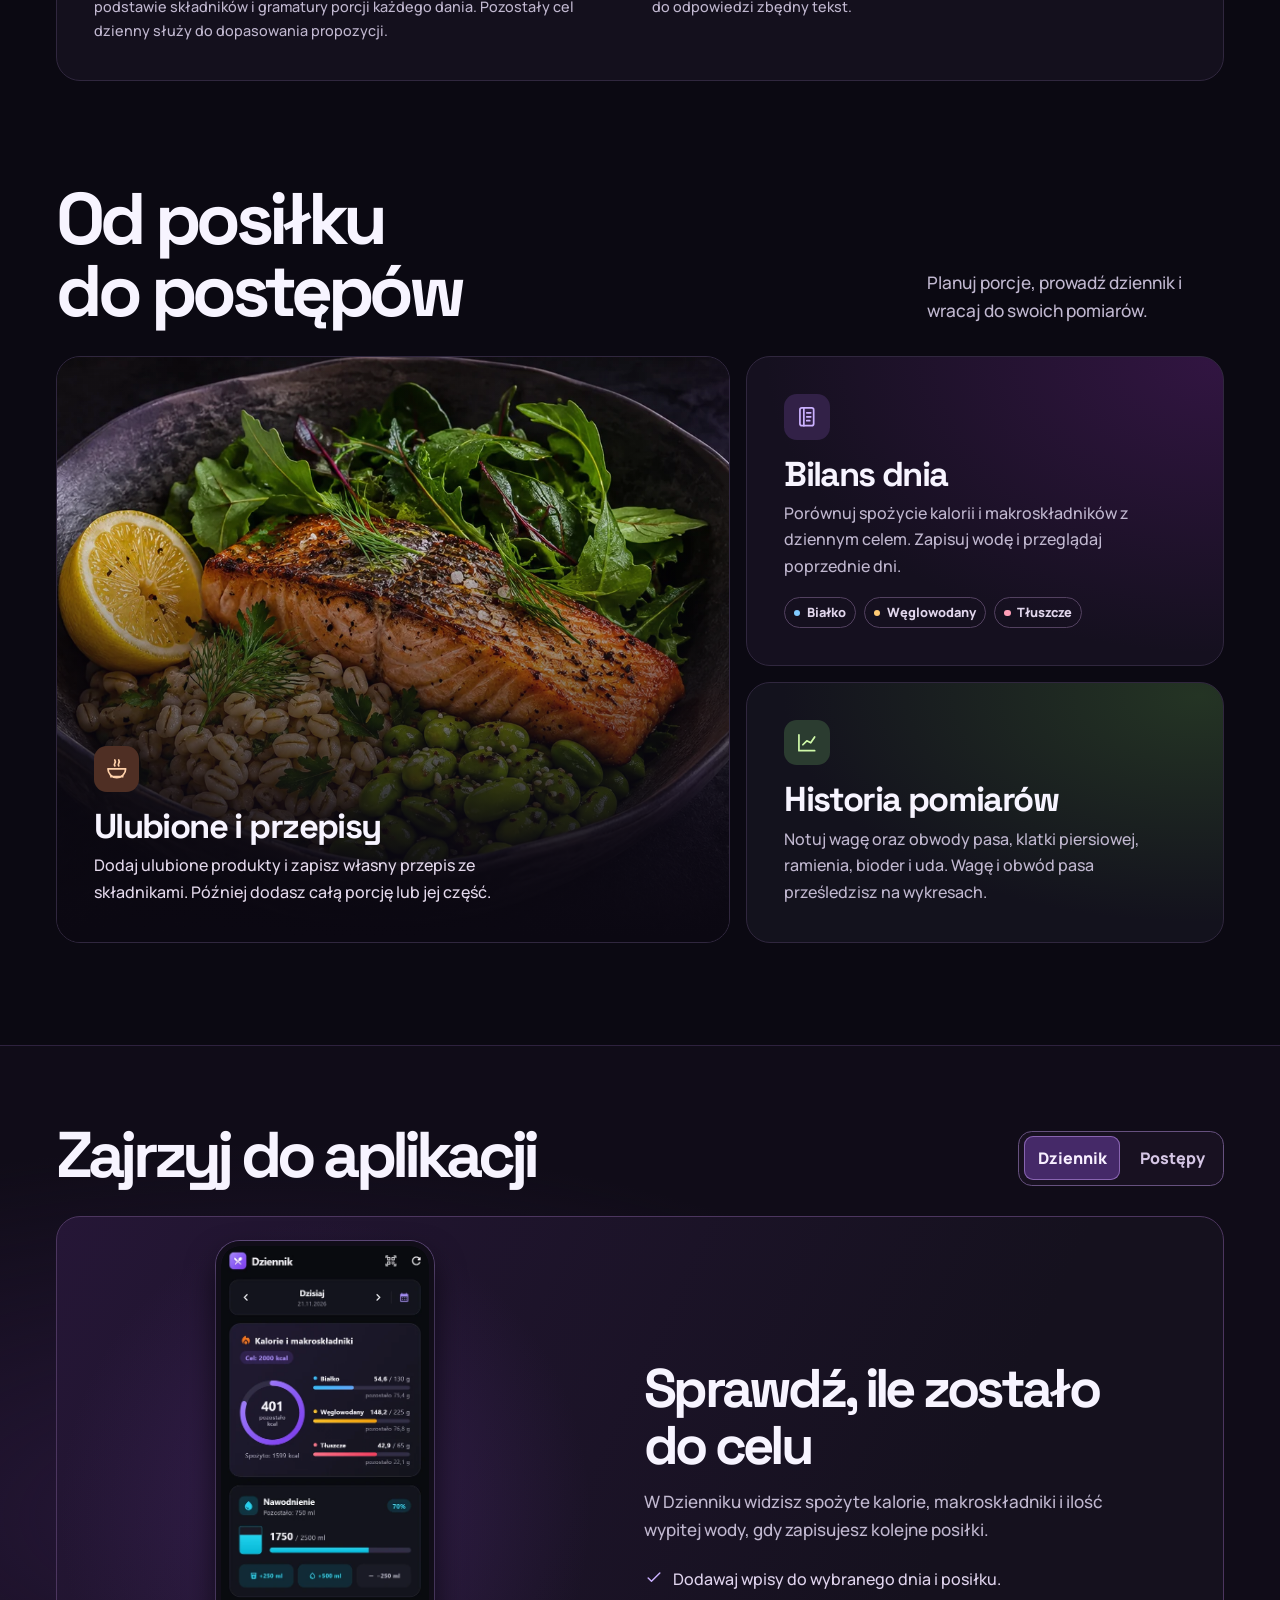
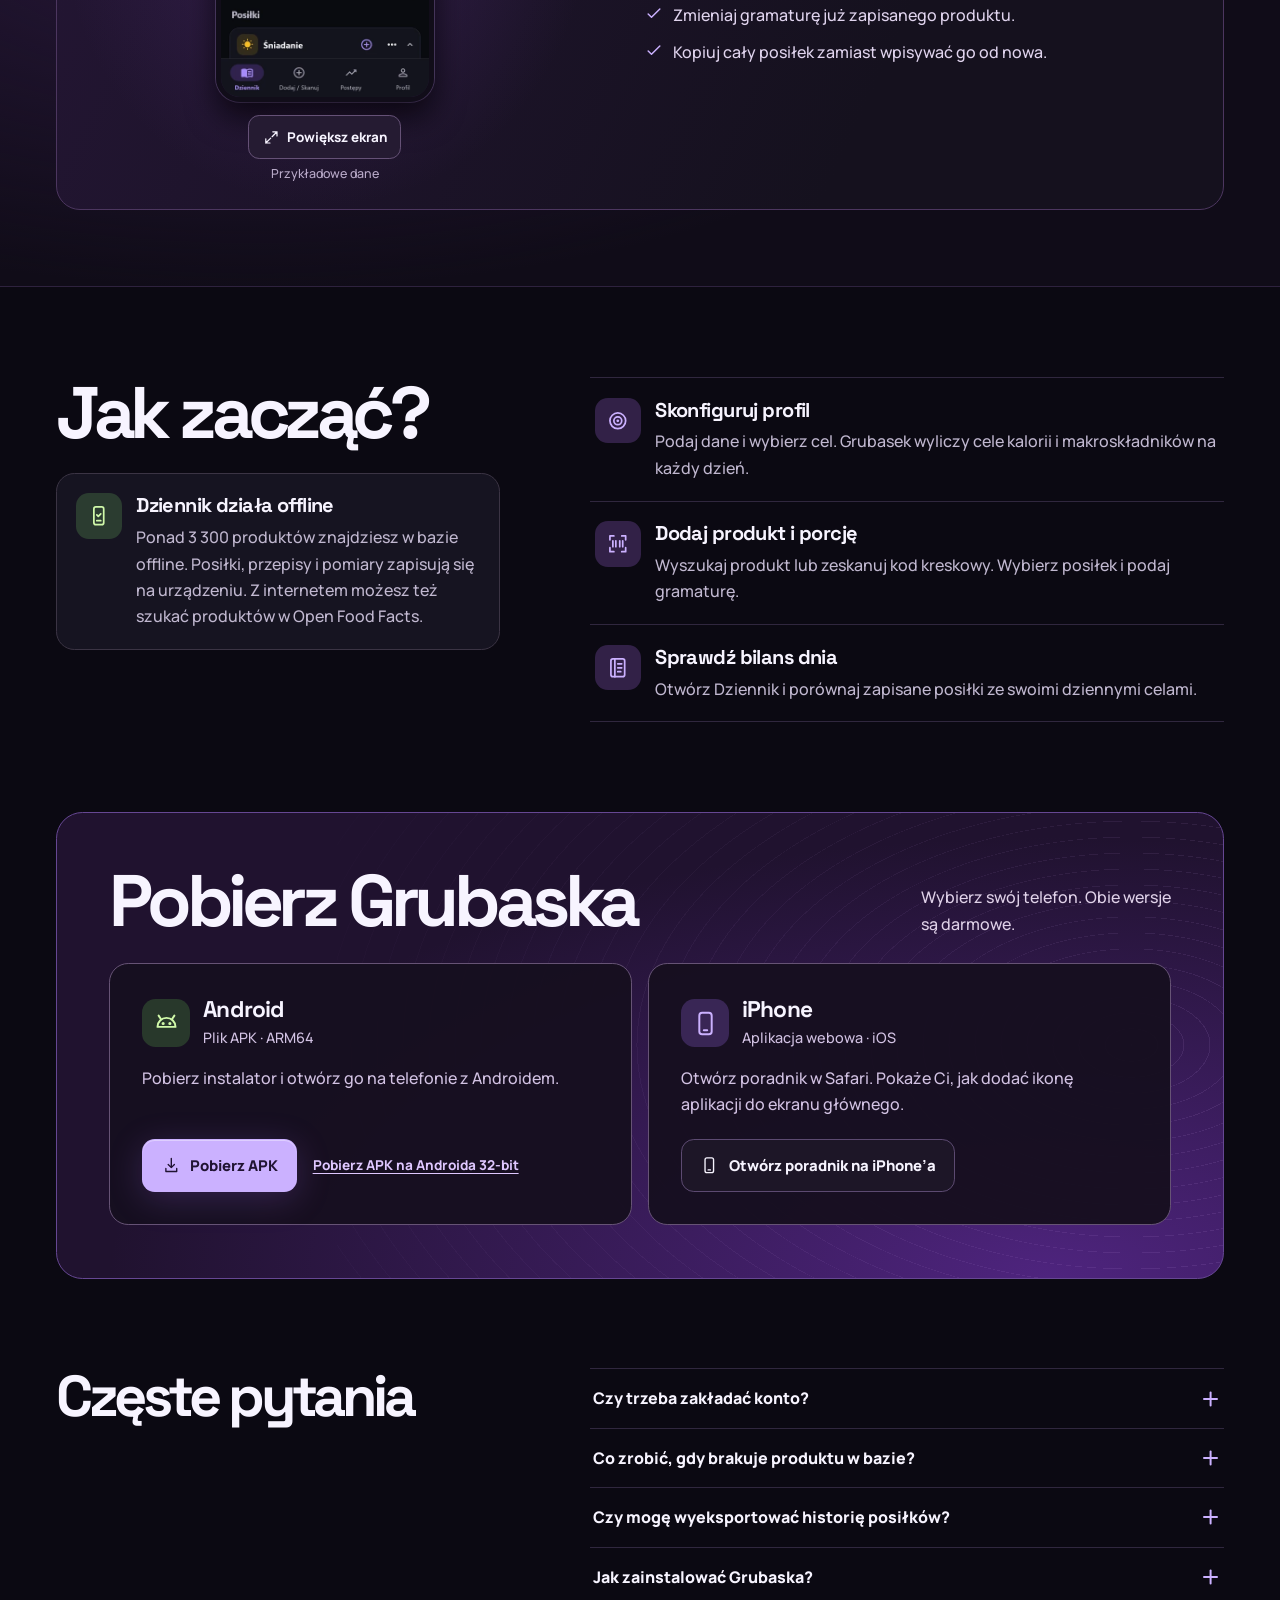
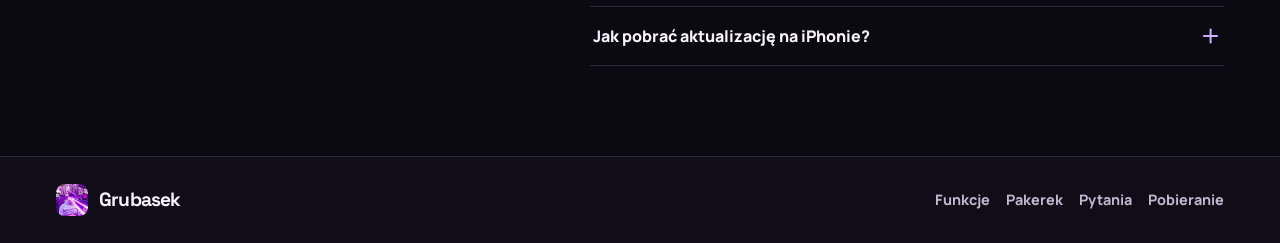
==== commit b1beeb70: "Publish approved preview of next Grubasek update" ====
--- a/deploy/site/index.html
+++ b/deploy/site/index.html
@@ -109,7 +109,22 @@
     <section class="release-notes wrap" id="nowosci" aria-labelledby="nowosci-title">
       <div class="release-notes-panel" data-reveal>
         <div class="release-notes-header">
-          <h2 id="nowosci-title">Co nowego w Grubasku 1.0.9?</h2>
+          <h2 id="nowosci-title">Zapowiedź następnej aktualizacji</h2>
+        </div>
+        <ul class="release-notes-grid" role="list">
+          <li><h3>Dobierz posiłek z AI prosto z Dziennika</h3><p>Gdy zostało Ci ponad 50 kcal do celu, możesz poprosić o propozycję posiłku z poziomu podsumowania dnia.</p></li>
+          <li><h3>Zalecenia kalorii na podstawie dłuższego trendu</h3><p>Grubasek proponuje zmianę celu dopiero wtedy, gdy pomiary wagi obejmują co najmniej 5 dni.</p></li>
+          <li><h3>Poprawiona synchronizacja</h3><p>Usunięte wpisy z Dziennika i pomiary wagi są usuwane także z chmury. Prywatne pozycje utworzone przez AI są pomijane przy synchronizacji publicznej bazy produktów.</p></li>
+          <li><h3>Poprawki widżetu na Androidzie</h3><p>Widżet poprawnie odczytuje zapisany bilans i odświeża się, gdy dane się zmienią.</p></li>
+          <li><h3>Poprawki wyszukiwania produktów i przepisów</h3><p>Wyszukiwarka lepiej uwzględnia zmiany w katalogu, a filtrowanie przepisów zachowuje pełną listę zapisaną do użycia offline.</p></li>
+        </ul>
+      </div>
+    </section>
+
+    <section class="release-notes wrap" id="wydana-wersja" aria-labelledby="wydana-wersja-title">
+      <div class="release-notes-panel" data-reveal>
+        <div class="release-notes-header">
+          <h2 id="wydana-wersja-title">Co nowego w Grubasku 1.0.9?</h2>
           <a class="release-alternative" href="#pobieranie">Przejdź do pobierania <svg class="icon" aria-hidden="true"><use href="#i-down"></use></svg></a>
         </div>
         <ul class="release-notes-grid" role="list">
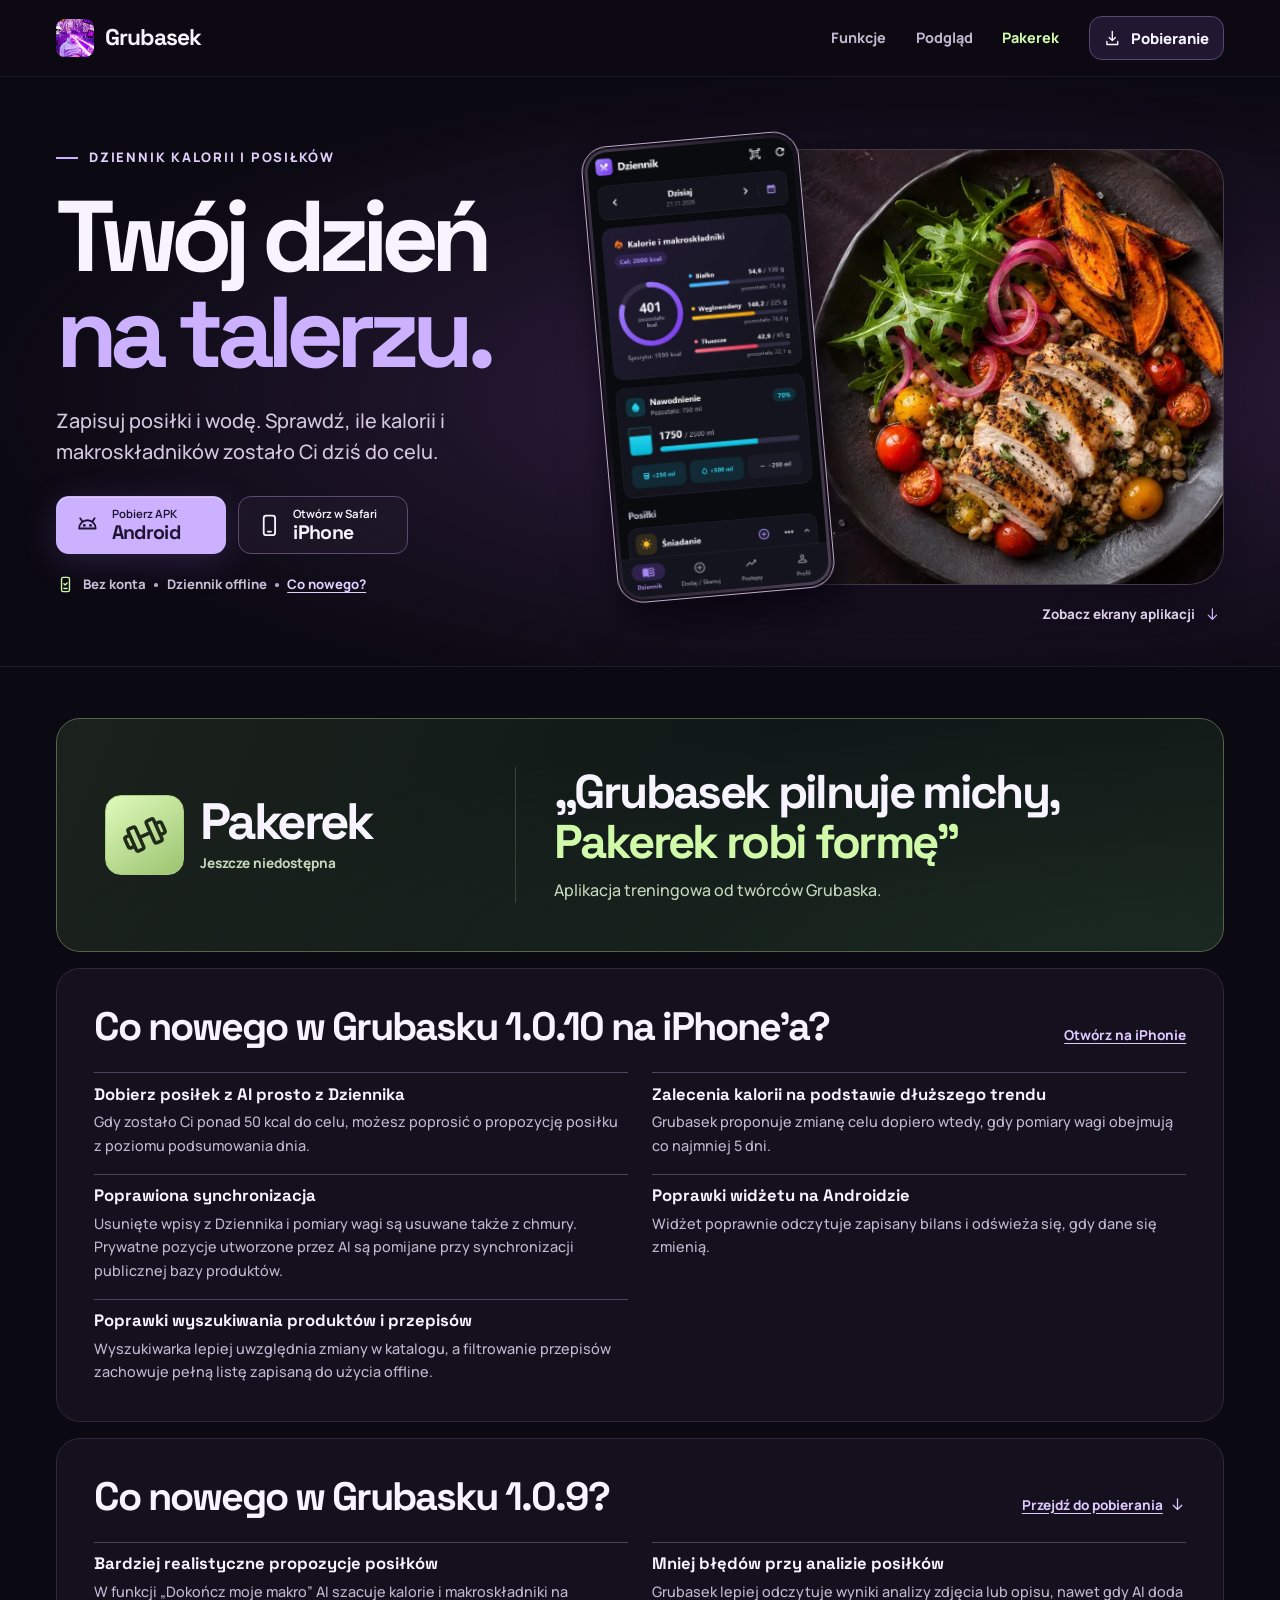
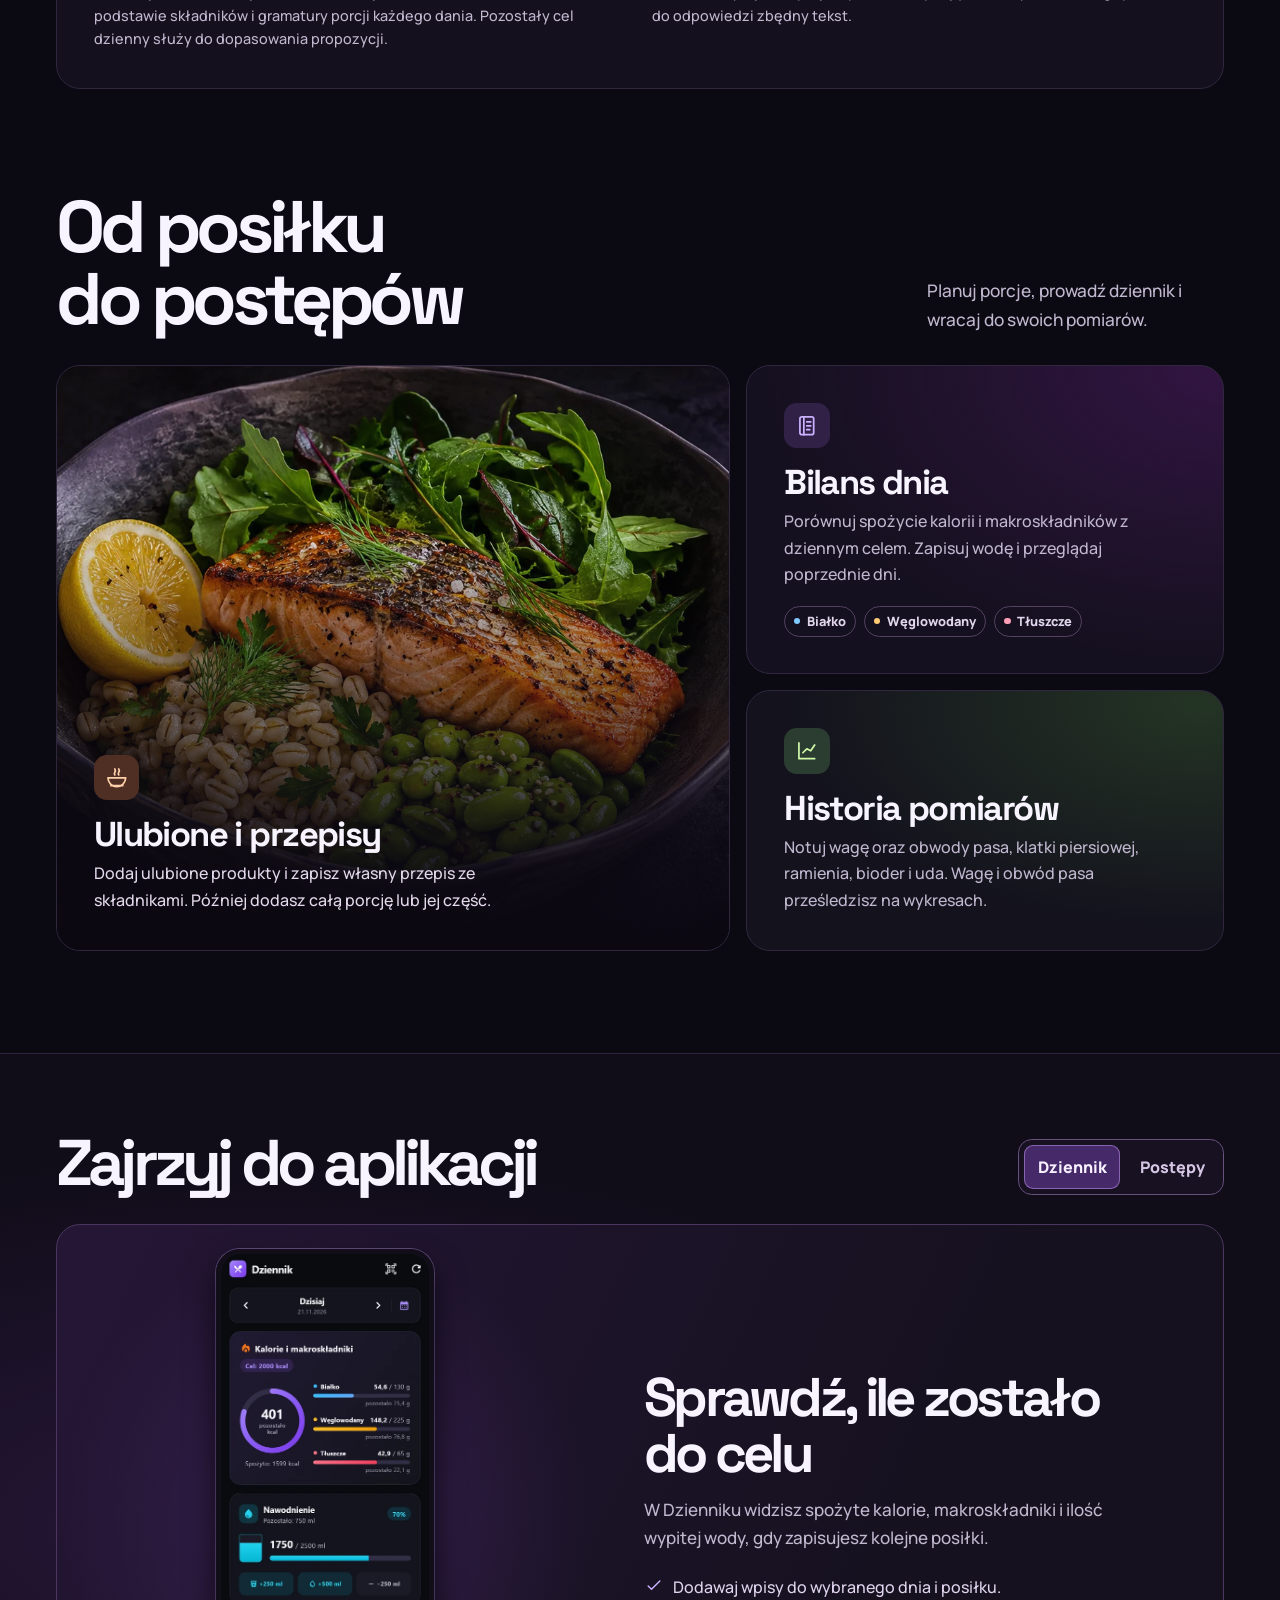
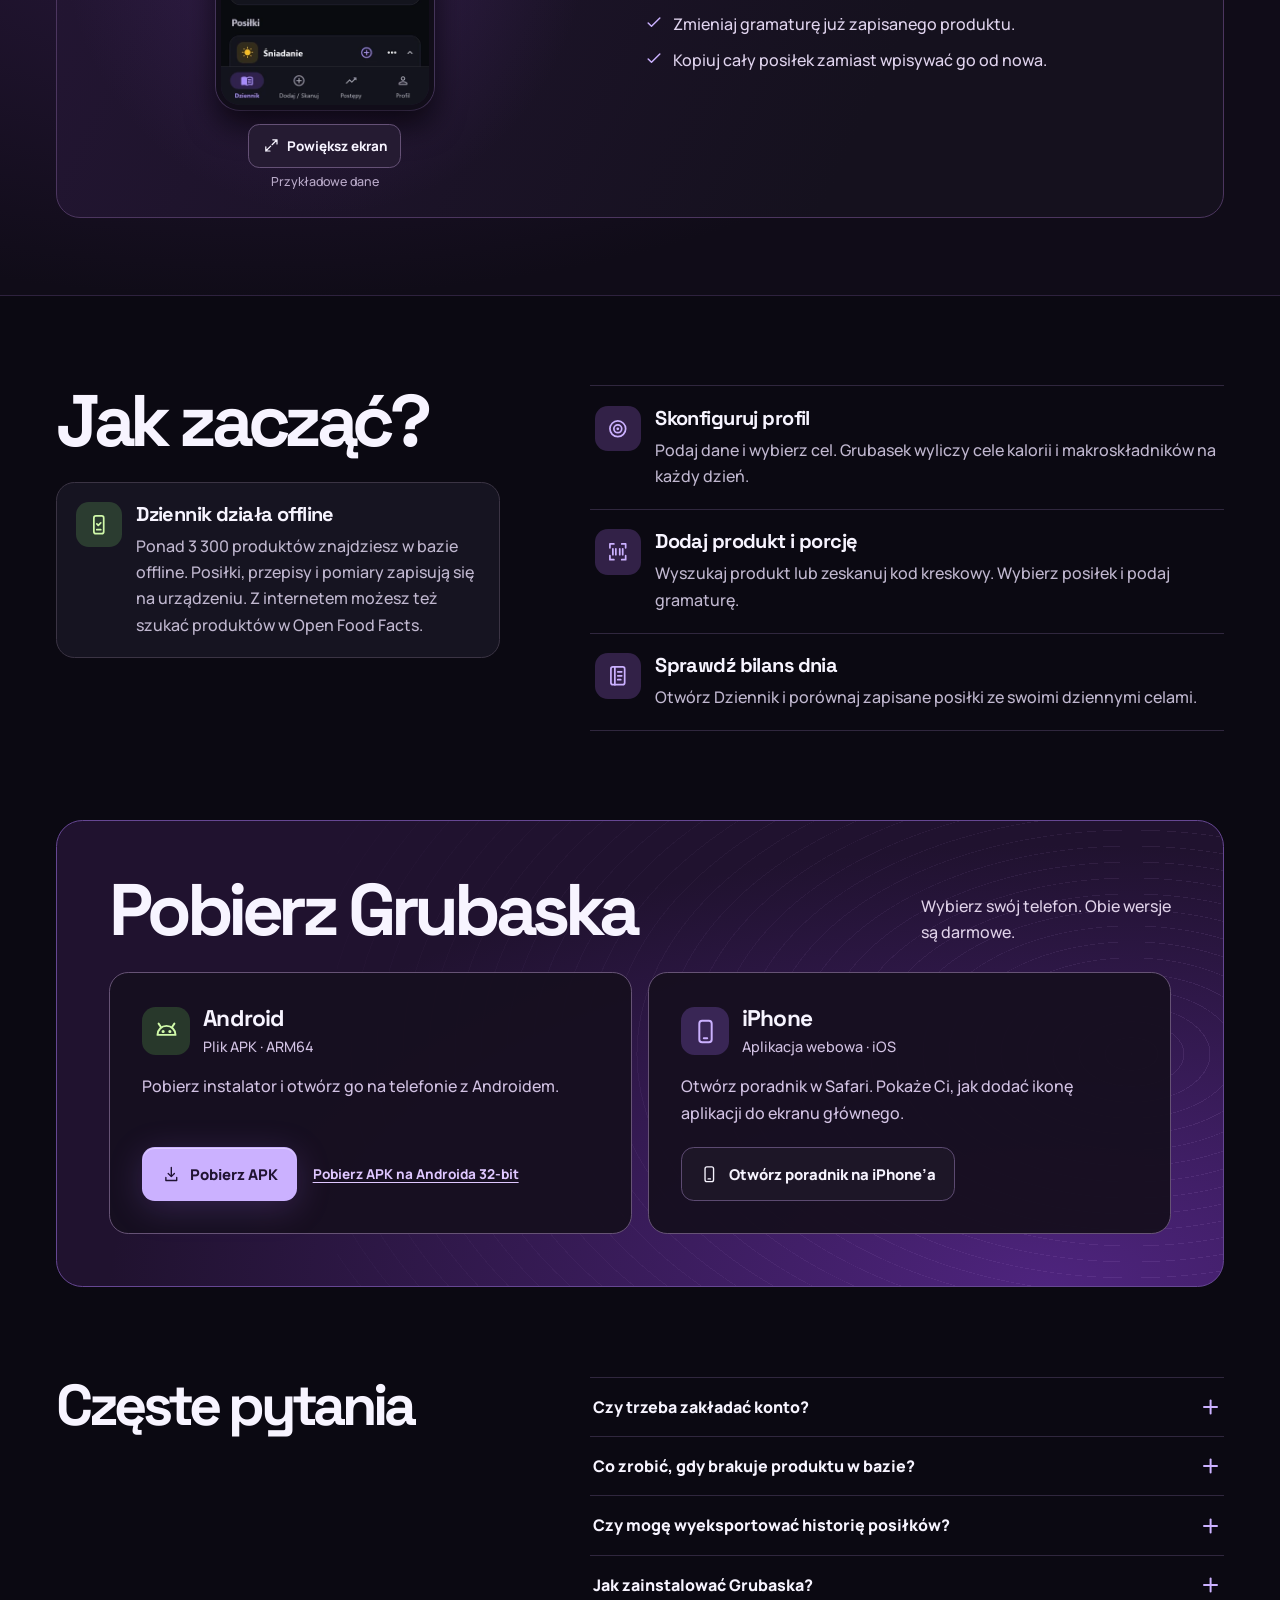
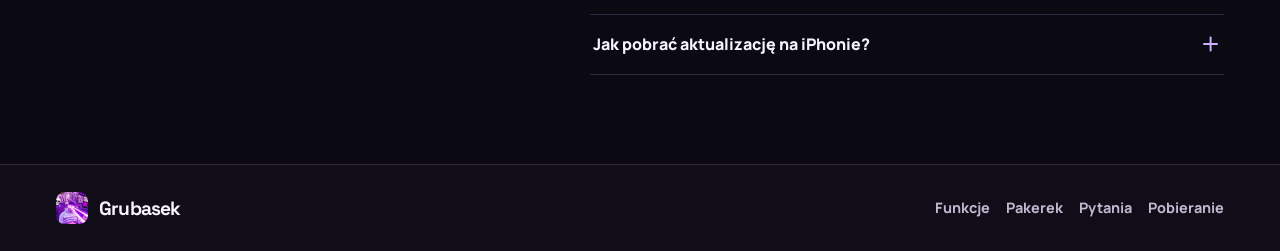
==== commit 5acc5e1f: "Release Grubasek 1.0.10 for iPhone [pwa-only]" ====
--- a/deploy/site/index.html
+++ b/deploy/site/index.html
@@ -109,7 +109,8 @@
     <section class="release-notes wrap" id="nowosci" aria-labelledby="nowosci-title">
       <div class="release-notes-panel" data-reveal>
         <div class="release-notes-header">
-          <h2 id="nowosci-title">Zapowiedź następnej aktualizacji</h2>
+          <h2 id="nowosci-title">Co nowego w Grubasku 1.0.10 na iPhone’a?</h2>
+          <a class="release-alternative" href="/app/?instalacja=ios">Otwórz na iPhonie</a>
         </div>
         <ul class="release-notes-grid" role="list">
           <li><h3>Dobierz posiłek z AI prosto z Dziennika</h3><p>Gdy zostało Ci ponad 50 kcal do celu, możesz poprosić o propozycję posiłku z poziomu podsumowania dnia.</p></li>
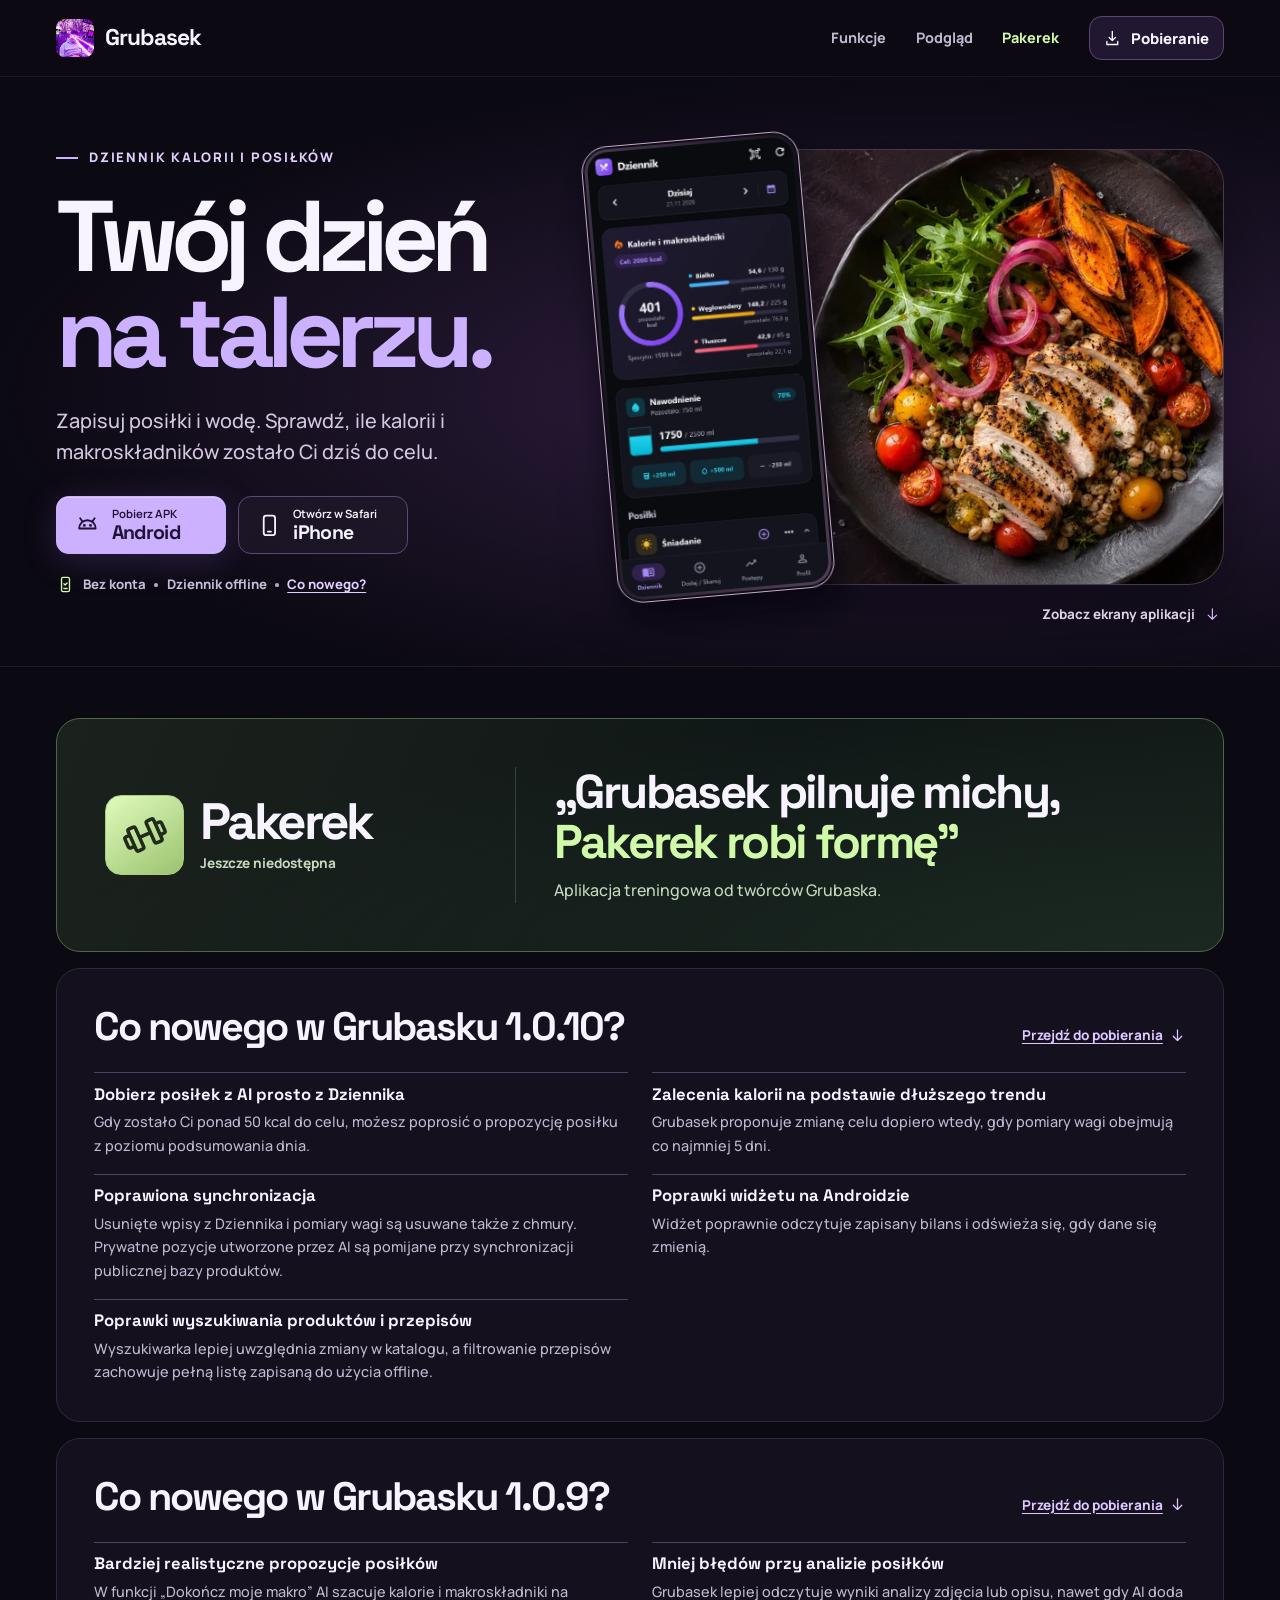
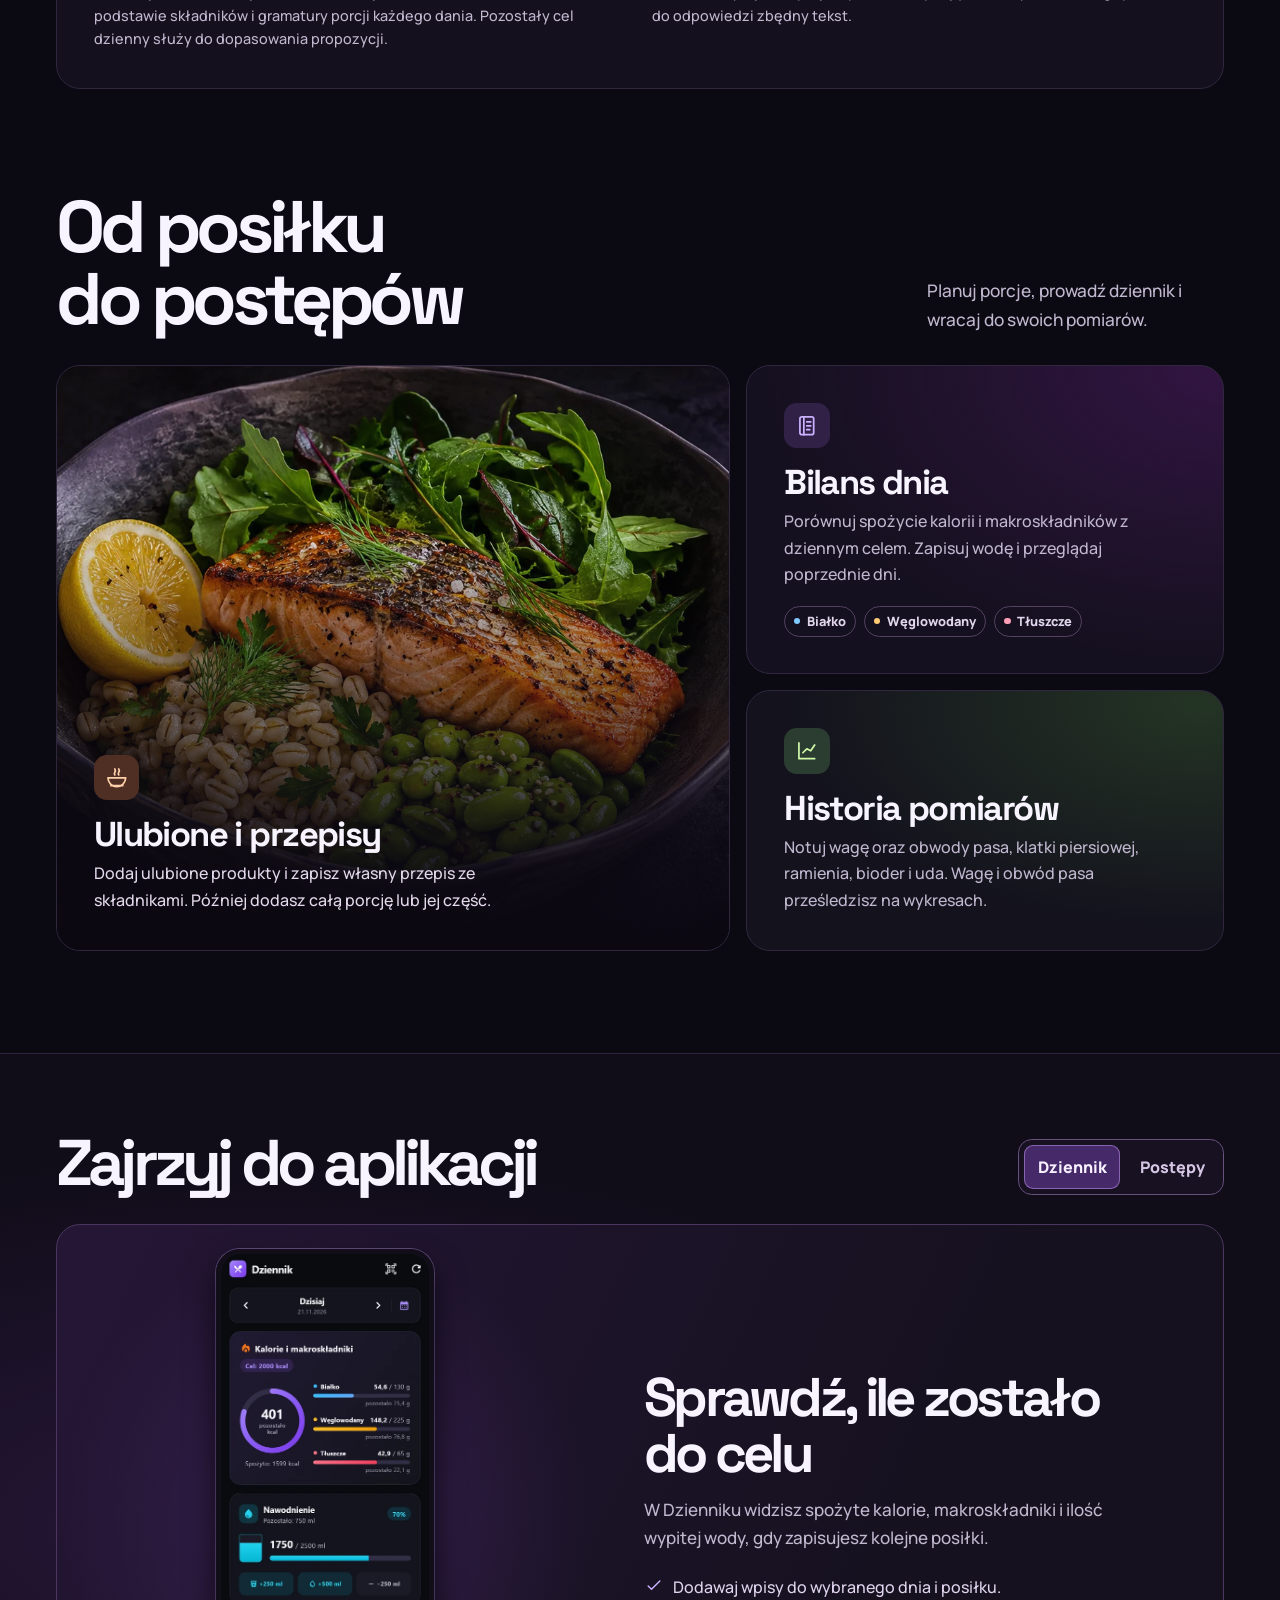
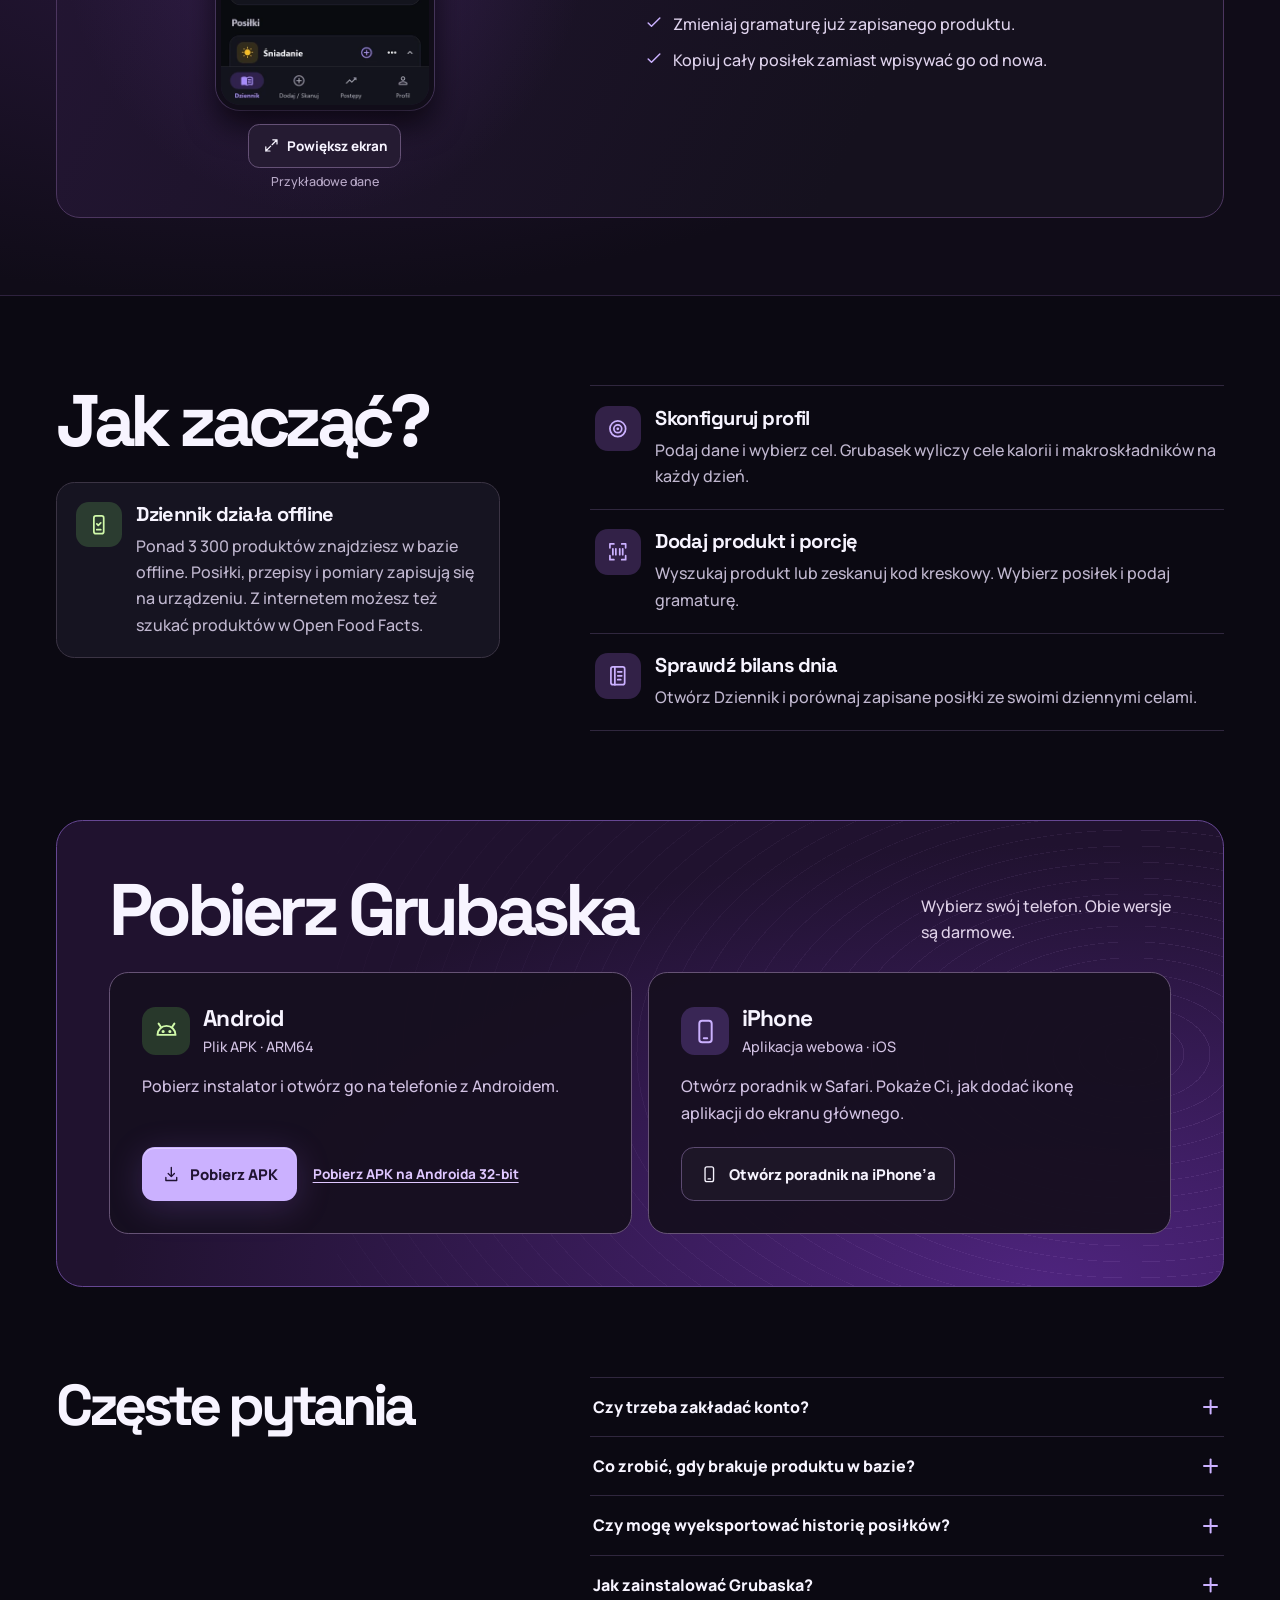
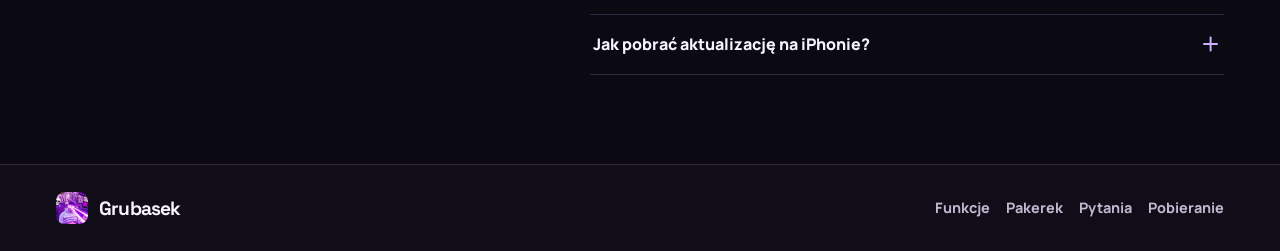
==== commit 044b9959: "Release Grubasek 1.0.10 for Android" ====
--- a/deploy/site/index.html
+++ b/deploy/site/index.html
@@ -109,8 +109,8 @@
     <section class="release-notes wrap" id="nowosci" aria-labelledby="nowosci-title">
       <div class="release-notes-panel" data-reveal>
         <div class="release-notes-header">
-          <h2 id="nowosci-title">Co nowego w Grubasku 1.0.10 na iPhone’a?</h2>
-          <a class="release-alternative" href="/app/?instalacja=ios">Otwórz na iPhonie</a>
+          <h2 id="nowosci-title">Co nowego w Grubasku 1.0.10?</h2>
+          <a class="release-alternative" href="#pobieranie">Przejdź do pobierania <svg class="icon" aria-hidden="true"><use href="#i-down"></use></svg></a>
         </div>
         <ul class="release-notes-grid" role="list">
           <li><h3>Dobierz posiłek z AI prosto z Dziennika</h3><p>Gdy zostało Ci ponad 50 kcal do celu, możesz poprosić o propozycję posiłku z poziomu podsumowania dnia.</p></li>
